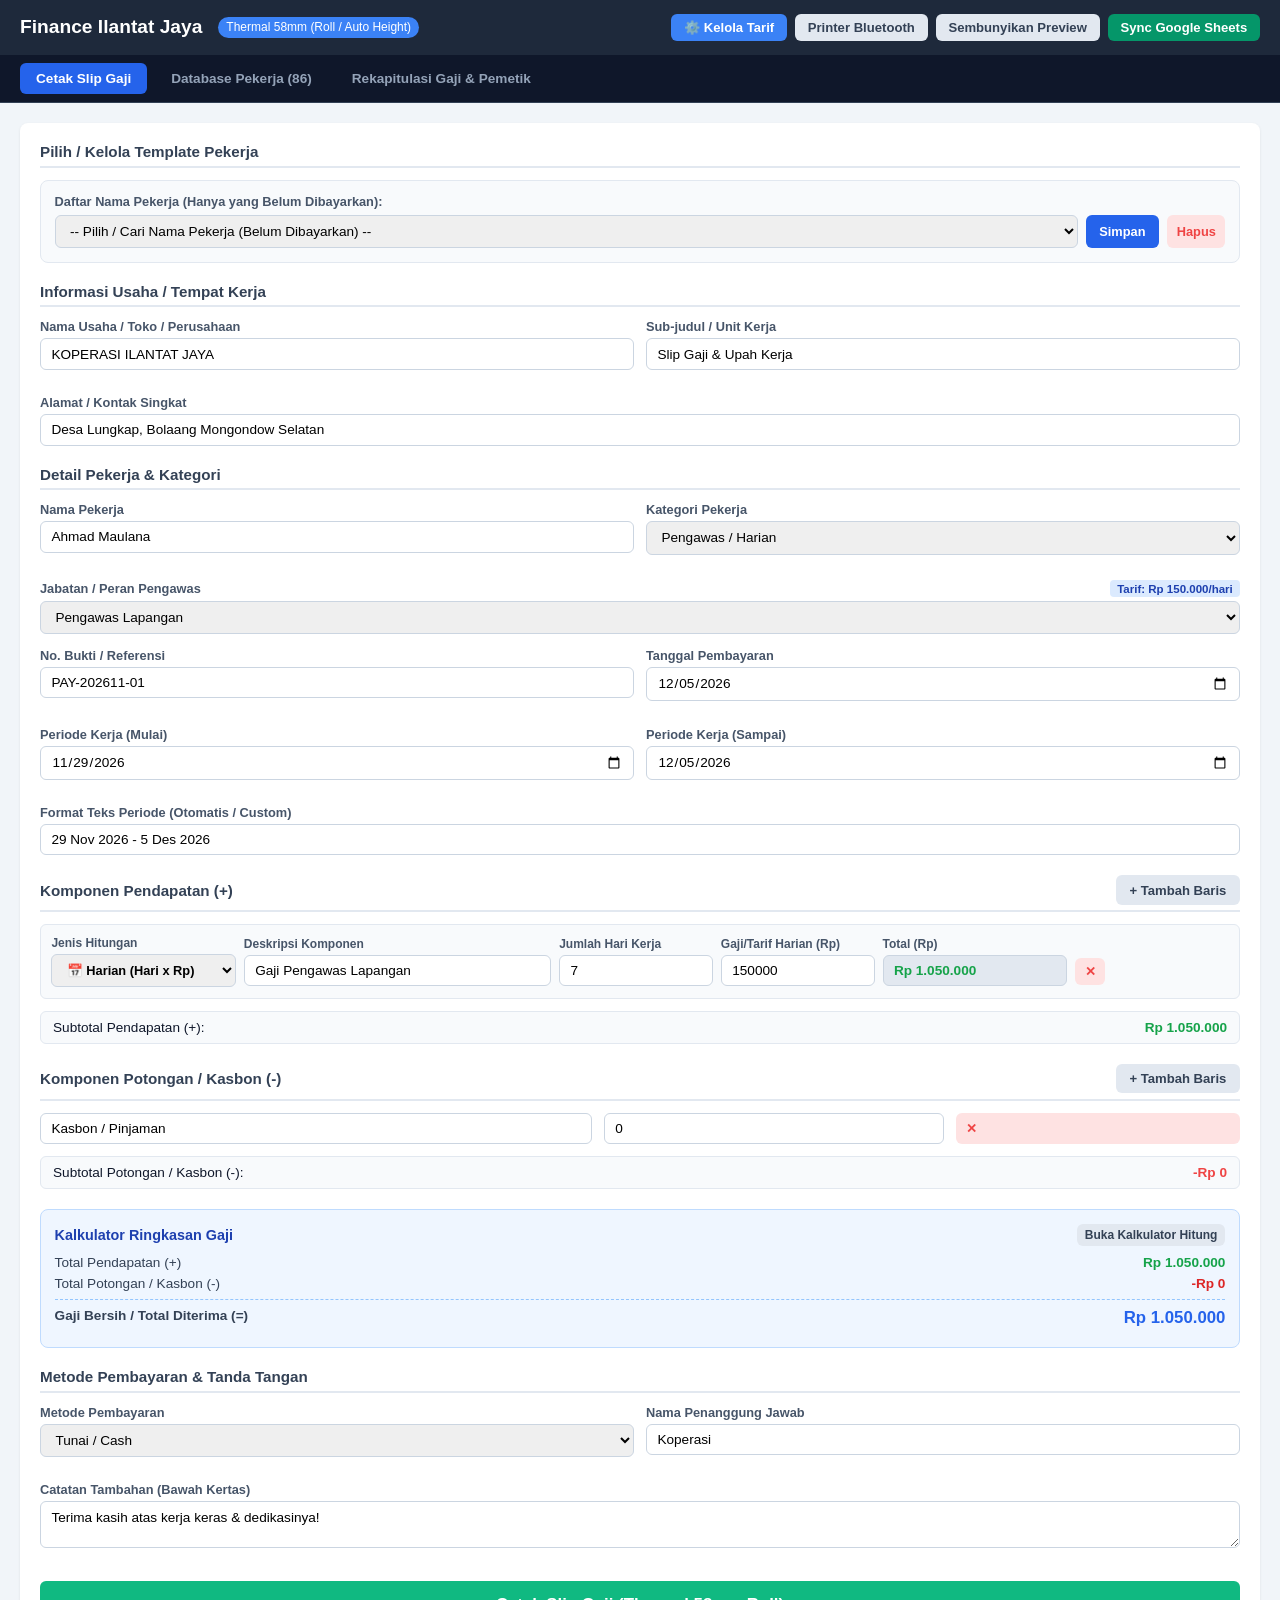
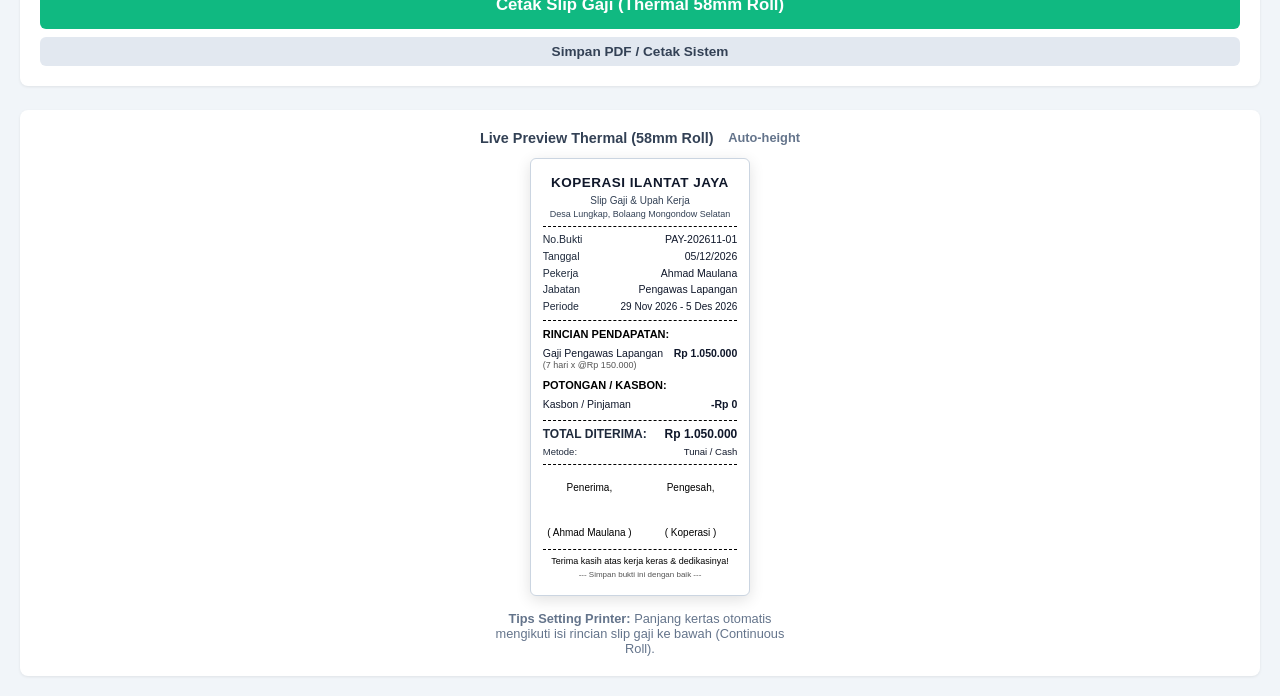
==== index.html @ bb6d1aaa "Fix literal backslash n string escaping in generated HTML index" ====
﻿<!DOCTYPE html>
<html lang="id">
<head>
  <meta charset="UTF-8">
  <meta name="viewport" content="width=device-width, initial-scale=1.0">
  <meta name="theme-color" content="#1e293b">
  <link rel="manifest" href="manifest.json">
  <link rel="apple-touch-icon" href="icons/icon-192.png">
  <title>Finance Ilantat Jaya - Database Pekerja & Slip Gaji Koperasi</title>
  <style>
    :root {
      --primary: #2563eb;
      --primary-hover: #1d4ed8;
      --bg: #f1f5f9;
      --card-bg: #ffffff;
      --border: #cbd5e1;
      --text: #0f172a;
    }

    * {
      box-sizing: border-box;
      margin: 0;
      padding: 0;
      font-family: -apple-system, BlinkMacSystemFont, "Segoe UI", Roboto, Helvetica, Arial, sans-serif;
    }

    body {
      background-color: var(--bg);
      color: var(--text);
      display: flex;
      flex-direction: column;
      min-height: 100vh;
    }

    header {
      background: #1e293b;
      color: white;
      padding: 0.85rem 1.25rem;
      display: flex;
      justify-content: space-between;
      align-items: center;
      box-shadow: 0 2px 4px rgba(0,0,0,0.1);
    }

    header h1 {
      font-size: 1.2rem;
      font-weight: 700;
    }

    .badge {
      background: #3b82f6;
      color: white;
      font-size: 0.75rem;
      padding: 0.2rem 0.5rem;
      border-radius: 9999px;
      margin-left: 0.5rem;
    }

    /* Main Navigation Bar */
    .top-nav {
      background: #0f172a;
      display: flex;
      gap: 0.5rem;
      padding: 0.5rem 1.25rem;
      overflow-x: auto;
      border-bottom: 1px solid #334155;
    }

    .nav-btn {
      background: transparent;
      color: #94a3b8;
      border: none;
      padding: 0.5rem 1rem;
      font-size: 0.85rem;
      font-weight: 600;
      border-radius: 6px;
      cursor: pointer;
      white-space: nowrap;
      transition: all 0.2s;
    }

    .nav-btn:hover {
      color: #ffffff;
      background: rgba(255,255,255,0.05);
    }

    .nav-btn.active {
      background: #2563eb;
      color: #ffffff;
    }

    .container {
      display: flex;
      flex: 1;
      gap: 1.5rem;
      padding: 1.25rem;
      max-width: 1350px;
      margin: 0 auto;
      width: 100%;
    }

    /* Main View Sections */
    .view-section {
      width: 100%;
      display: none;
    }

    #secSlip {
      display: flex;
      flex-direction: column;
      gap: 1.5rem;
      width: 100%;
    }

    /* Form Editor - Full Width */
    .editor-section {
      width: 100%;
      background: var(--card-bg);
      border-radius: 8px;
      box-shadow: 0 1px 3px rgba(0,0,0,0.08);
      padding: 1.25rem;
      transition: all 0.2s ease;
    }

    .section-title {
      font-size: 0.95rem;
      font-weight: 700;
      margin-bottom: 0.75rem;
      color: #334155;
      border-bottom: 2px solid #e2e8f0;
      padding-bottom: 0.35rem;
      display: flex;
      justify-content: space-between;
      align-items: center;
    }

    .form-group {
      margin-bottom: 0.85rem;
    }

    .form-row {
      display: flex;
      gap: 0.75rem;
      margin-bottom: 0.75rem;
    }

    .form-row > * {
      flex: 1;
    }

    label {
      display: block;
      font-size: 0.8rem;
      font-weight: 600;
      margin-bottom: 0.25rem;
      color: #475569;
    }

    input, textarea, select {
      width: 100%;
      padding: 0.45rem 0.65rem;
      border: 1px solid var(--border);
      border-radius: 6px;
      font-size: 0.85rem;
      outline: none;
      transition: border-color 0.15s;
    }

    input:focus, textarea:focus, select:focus {
      border-color: var(--primary);
      box-shadow: 0 0 0 2px rgba(37,99,235,0.15);
    }

    .btn {
      cursor: pointer;
      font-size: 0.82rem;
      font-weight: 600;
      padding: 0.45rem 0.85rem;
      border-radius: 6px;
      border: none;
      display: inline-flex;
      align-items: center;
      gap: 0.4rem;
      transition: all 0.15s ease;
    }

    .btn-primary {
      background: var(--primary);
      color: white;
    }
    .btn-primary:hover {
      background: var(--primary-hover);
    }

    .btn-secondary {
      background: #e2e8f0;
      color: #334155;
    }
    .btn-secondary:hover {
      background: #cbd5e1;
    }

    .btn-danger {
      background: #fee2e2;
      color: #ef4444;
      padding: 0.35rem 0.6rem;
    }
    .btn-danger:hover {
      background: #fecaca;
    }

    .btn-print {
      background: #10b981;
      color: white;
      font-size: 1.05rem;
      padding: 0.85rem 1.5rem;
      width: 100%;
      justify-content: center;
      margin-top: 1rem;
      font-weight: 700;
    }
    .btn-print:hover {
      background: #059669;
    }

    /* Bottom Preview Section - Stacked Below Form */
    .preview-section {
      width: 100%;
      display: flex;
      flex-direction: column;
      align-items: center;
      transition: all 0.2s ease;
      background: var(--card-bg);
      border-radius: 8px;
      box-shadow: 0 1px 3px rgba(0,0,0,0.08);
      padding: 1.25rem;
    }

    .preview-section.hidden {
      display: none !important;
    }

    .preview-header {
      margin-bottom: 0.75rem;
      font-size: 0.9rem;
      font-weight: 700;
      color: #334155;
      display: flex;
      justify-content: space-between;
      width: 100%;
      max-width: 320px;
    }

    /* Thermal Receipt Simulation (58mm continuous roll) */
    .receipt-container {
      width: 58mm;
      max-width: 100%;
      height: auto;
      background: #ffffff;
      box-shadow: 0 4px 15px rgba(0,0,0,0.12);
      padding: 4mm 3mm;
      color: #000000;
      font-family: 'Courier New', Courier, monospace;
      font-size: 11px;
      line-height: 1.3;
      border-radius: 6px;
      border: 1px solid #cbd5e1;
      margin: 0 auto;
    }

    .receipt-center {
      text-align: center;
    }

    .receipt-title {
      font-size: 13.5px;
      font-weight: 800;
      text-transform: uppercase;
      letter-spacing: 0.5px;
      margin-bottom: 2px;
      color: #0f172a;
    }

    .receipt-sub {
      font-size: 10px;
      margin-bottom: 2px;
      color: #334155;
    }

    .divider {
      border-top: 1px dashed #000000;
      margin: 6px 0;
    }

    .receipt-row {
      display: flex;
      justify-content: space-between;
      align-items: flex-start;
      margin-bottom: 3px;
      gap: 4px;
      font-size: 10.5px;
    }

    .receipt-row.bold {
      font-weight: 800;
    }

    .receipt-row .label {
      text-align: left;
      flex: 1;
      word-break: break-word;
      color: #1e293b;
    }

    .receipt-row .val {
      text-align: right;
      white-space: nowrap;
      color: #0f172a;
    }

    .receipt-table {
      width: 100%;
      border-collapse: collapse;
      margin: 4px 0;
    }

    .receipt-table td {
      padding: 2px 0;
      vertical-align: top;
    }

    .receipt-table td.col-item {
      text-align: left;
      font-size: 10.5px;
      color: #0f172a;
    }

    .receipt-table td.col-val {
      text-align: right;
      white-space: nowrap;
      font-size: 10.5px;
      font-weight: 700;
      color: #0f172a;
    }

    .signatures {
      display: flex;
      justify-content: space-between;
      margin-top: 16px;
      text-align: center;
      font-size: 10px;
    }

    .sign-box {
      width: 48%;
    }

    .sign-space {
      height: 32px;
    }

    /* Database Pekerja Styles */
    .db-container {
      width: 100%;
      background: #ffffff;
      border-radius: 8px;
      box-shadow: 0 1px 3px rgba(0,0,0,0.08);
      padding: 1.25rem;
    }

    .filter-bar {
      display: flex;
      gap: 0.75rem;
      margin-bottom: 1.25rem;
      flex-wrap: wrap;
    }

    .worker-grid {
      display: grid;
      grid-template-columns: repeat(auto-fill, minmax(280px, 1fr));
      gap: 1rem;
    }

    .worker-card {
      border: 1px solid #e2e8f0;
      border-radius: 8px;
      padding: 1rem;
      background: #f8fafc;
      transition: all 0.2s ease;
      display: flex;
      flex-direction: column;
      justify-content: space-between;
    }

    .worker-card:hover {
      border-color: #2563eb;
      box-shadow: 0 4px 12px rgba(37,99,235,0.08);
      transform: translateY(-2px);
    }

    .worker-header {
      display: flex;
      align-items: center;
      gap: 0.6rem;
      margin-bottom: 0.6rem;
    }

    .avatar {
      width: 38px;
      height: 38px;
      border-radius: 50%;
      background: #2563eb;
      color: white;
      display: flex;
      align-items: center;
      justify-content: center;
      font-weight: bold;
      font-size: 0.9rem;
    }

    .worker-info {
      flex: 1;
    }

    .worker-name {
      font-weight: 700;
      font-size: 0.95rem;
      color: #0f172a;
    }

    .worker-regu {
      font-size: 0.75rem;
      color: #64748b;
    }

    .tag {
      font-size: 0.72rem;
      padding: 0.15rem 0.45rem;
      border-radius: 4px;
      font-weight: 600;
      display: inline-block;
    }

    .tag-category {
      background: #dbeafe;
      color: #1e40af;
    }

    .tag-schema {
      background: #fef3c7;
      color: #92400e;
    }

    .tag-unpaid {
      background: #fef3c7;
      color: #d97706;
      border: 1px solid #fcd34d;
    }

    .tag-paid {
      background: #dcfce7;
      color: #15803d;
      border: 1px solid #86efac;
    }

    /* Rekap Table Styles */
    .rekap-table {
      width: 100%;
      border-collapse: collapse;
      font-size: 0.85rem;
      margin-top: 1rem;
    }

    .rekap-table th {
      background: #1e293b;
      color: white;
      padding: 0.65rem;
      text-align: left;
    }

    .rekap-table td {
      padding: 0.6rem;
      border-bottom: 1px solid #e2e8f0;
    }

    .rekap-table tr:hover {
      background: #f1f5f9;
    }

    /* Modal & Calculator Styles */
    .modal {
      position: fixed;
      top: 0;
      left: 0;
      width: 100vw;
      height: 100vh;
      background: rgba(15, 23, 42, 0.6);
      display: flex;
      justify-content: center;
      align-items: center;
      z-index: 9999;
      padding: 1rem;
    }

    .modal-content {
      background: #ffffff;
      border-radius: 12px;
      width: 100%;
      max-width: 450px;
      box-shadow: 0 10px 25px rgba(0,0,0,0.2);
      overflow: hidden;
    }

    .modal-header {
      background: #1e293b;
      color: #ffffff;
      padding: 0.85rem 1.25rem;
      display: flex;
      justify-content: space-between;
      align-items: center;
    }

    .modal-header h3 {
      font-size: 1rem;
      font-weight: 600;
    }

    .close-btn {
      font-size: 1.25rem;
      cursor: pointer;
      color: #cbd5e1;
    }

    .modal-body {
      padding: 1.25rem;
    }

    .calc-summary-card {
      background: #f8fafc;
      border: 1px solid #e2e8f0;
      border-radius: 6px;
      padding: 0.5rem 0.75rem;
      margin-top: 0.5rem;
      font-size: 0.85rem;
    }

    .calc-row {
      display: flex;
      justify-content: space-between;
      align-items: center;
    }

    .calc-box {
      background: #eff6ff;
      border: 1px solid #bfdbfe;
      border-radius: 8px;
      padding: 0.85rem;
      margin-top: 1.25rem;
    }

    .calc-box-title {
      font-size: 0.9rem;
      font-weight: 700;
      color: #1e40af;
      margin-bottom: 0.6rem;
      display: flex;
      justify-content: space-between;
      align-items: center;
    }

    .calc-item {
      display: flex;
      justify-content: space-between;
      font-size: 0.85rem;
      margin-bottom: 0.35rem;
      color: #334155;
    }

    .calc-item.bold {
      font-weight: 700;
    }

    .calc-divider {
      border-top: 1px dashed #93c5fd;
      margin: 0.5rem 0;
    }

    .calc-grid {
      display: grid;
      grid-template-columns: repeat(4, 1fr);
      gap: 0.5rem;
    }

    .calc-btn {
      padding: 0.75rem;
      font-size: 1.1rem;
      font-weight: bold;
      border-radius: 6px;
      border: 1px solid #cbd5e1;
      background: #ffffff;
      cursor: pointer;
    }

    .calc-btn:active {
      background: #e2e8f0;
    }

    .mode-toggle-bar {
      display: none;
      background: #cbd5e1;
      padding: 0.3rem;
      border-radius: 8px;
      margin-bottom: 1rem;
      gap: 0.4rem;
    }

    .mode-tab {
      flex: 1;
      text-align: center;
      padding: 0.55rem 0.5rem;
      font-size: 0.85rem;
      font-weight: 700;
      border-radius: 6px;
      cursor: pointer;
      color: #334155;
      background: transparent;
      border: none;
      transition: all 0.2s ease;
    }

    .mode-tab.active {
      background: #2563eb;
      color: #ffffff;
      box-shadow: 0 1px 3px rgba(0,0,0,0.15);
    }

    @media (max-width: 900px) {
      header {
        flex-direction: column;
        align-items: flex-start;
        gap: 0.5rem;
        padding: 0.85rem 1rem;
      }

      .container {
        flex-direction: column;
        padding: 0.75rem;
        gap: 1rem;
      }

      .form-row {
        flex-direction: column;
        gap: 0.5rem;
      }
    }

    /* Print Stylesheet for System Print & PDF (Continuous 54mm inside 58mm) */
    @media print {
      @page {
        size: 58mm auto;
        margin: 0mm;
      }
      html, body {
        width: 58mm !important;
        height: auto !important;
        margin: 0 auto !important;
        padding: 0 !important;
        background: #ffffff !important;
        overflow: visible !important;
      }
      body > *:not(#printableReceiptContainer) {
        display: none !important;
      }
      #printableReceiptContainer {
        display: block !important;
        visibility: visible !important;
        width: 54mm !important;
        max-width: 54mm !important;
        height: auto !important;
        margin: 0 auto !important;
        padding: 2mm 1mm !important;
        background: #ffffff !important;
        color: #000000 !important;
        font-family: 'Courier New', Courier, monospace !important;
        font-size: 10.5px !important;
        line-height: 1.25 !important;
        overflow: visible !important;
      }
      #printableReceiptContainer * {
        visibility: visible !important;
      }
    }
  </style>
</head>
<body>

  <!-- Hidden Container for System PDF Printing -->
  <div id="printableReceiptContainer" style="display: none;"></div>

  <header>
    <div style="display: flex; align-items: center; justify-content: space-between; width: 100%; flex-wrap: wrap; gap: 0.5rem;">
      <div style="display: flex; align-items: center; gap: 0.5rem;">
        <h1>Finance Ilantat Jaya</h1>
        <span class="badge">Thermal 58mm (Roll / Auto Height)</span>
      </div>
      <div style="display: flex; align-items: center; gap: 0.5rem; flex-wrap: wrap;">
        <button class="btn btn-secondary" onclick="openRatesModal()" style="font-size: 0.82rem; padding: 0.4rem 0.8rem; background: #3b82f6; color: white;">
          ⚙️ Kelola Tarif
        </button>
        <button class="btn btn-secondary" onclick="openBluetoothModal()" style="font-size: 0.82rem; padding: 0.4rem 0.8rem;">
          Printer Bluetooth
        </button>
        <button class="btn btn-secondary" id="togglePreviewBtn" onclick="togglePreview()" style="font-size: 0.82rem; padding: 0.4rem 0.8rem;">
          <span id="toggleText">Sembunyikan Preview</span>
        </button>
        <button class="btn btn-primary" onclick="syncWithGoogleSheets()" style="font-size: 0.82rem; padding: 0.4rem 0.8rem; background: #059669;">
          Sync Google Sheets
        </button>
      </div>
    </div>
  </header>

  <!-- Top Main Navigation Bar -->
  <div class="top-nav">
    <button class="nav-btn active" id="tabNavSlip" onclick="switchMainTab('slip')">Cetak Slip Gaji</button>
    <button class="nav-btn" id="tabNavDb" onclick="switchMainTab('db')">Database Pekerja (<span id="totalWorkerBadge">86</span>)</button>
    <button class="nav-btn" id="tabNavRekap" onclick="switchMainTab('rekap')">Rekapitulasi Gaji &amp; Pemetik</button>
  </div>

  <div class="container">

    <!-- SECTION 1: Slip Gaji Generator (Editor di Atas, Preview di Bawah) -->
    <div class="view-section" id="secSlip" style="display: flex;">

      <!-- Form Input / Editor (Full Width) -->
      <div class="editor-section">

        <!-- Master Data Template Pekerja -->
        <div class="section-title">
          <span>Pilih / Kelola Template Pekerja</span>
        </div>
        <div style="background: #f8fafc; border: 1px solid #e2e8f0; padding: 0.85rem; border-radius: 8px; margin-bottom: 1.25rem;">
          <label>Daftar Nama Pekerja (Hanya yang Belum Dibayarkan):</label>
          <div style="display: flex; gap: 0.5rem; margin-top: 0.35rem; flex-wrap: wrap;">
            <select id="workerTemplateSelect" onchange="loadWorkerTemplate(this.value)" style="flex: 2; min-width: 180px;">
              <option value="">-- Pilih / Cari Nama Pekerja --</option>
            </select>
            <button class="btn btn-primary" onclick="saveWorkerTemplate()" style="font-size: 0.8rem;">
              Simpan
            </button>
            <button class="btn btn-danger" onclick="deleteWorkerTemplate()" style="font-size: 0.8rem;">
              Hapus
            </button>
          </div>
        </div>

        <div class="section-title">
          <span>Informasi Usaha / Tempat Kerja</span>
        </div>
        <div class="form-row">
          <div class="form-group">
            <label>Nama Usaha / Toko / Perusahaan</label>
            <input type="text" id="businessName" value="KOPERASI ILANTAT JAYA" oninput="updateReceipt()">
          </div>
          <div class="form-group">
            <label>Sub-judul / Unit Kerja</label>
            <input type="text" id="businessUnit" value="Slip Gaji &amp; Upah Kerja" oninput="updateReceipt()">
          </div>
        </div>
        <div class="form-group">
          <label>Alamat / Kontak Singkat</label>
          <input type="text" id="businessAddress" value="Desa Lungkap, Bolaang Mongondow Selatan" oninput="updateReceipt()">
        </div>

        <div class="section-title" style="margin-top: 1.25rem;">
          <span>Detail Pekerja &amp; Kategori</span>
        </div>
        <div class="form-row">
          <div class="form-group">
            <label>Nama Pekerja</label>
            <input type="text" id="workerName" value="Ahmad Maulana" oninput="updateReceipt()">
          </div>
          <div class="form-group">
            <label>Kategori Pekerja</label>
            <select id="workerCategorySelect" onchange="handleCategoryChange(this.value)">
              <option value="Pengawas">Pengawas / Harian</option>
              <option value="Borongan">Borongan</option>
            </select>
          </div>
        </div>

        <!-- Sub-Kategori Pengawas / Harian -->
        <div class="form-group" id="pengawasSubGroup" style="display: block;">
          <div style="display: flex; justify-content: space-between; align-items: center; margin-bottom: 0.25rem;">
            <label style="margin-bottom: 0;">Jabatan / Peran Pengawas</label>
            <span id="roleRateDisplayBadge" style="font-size: 0.72rem; color: #1e40af; font-weight: 700; background: #dbeafe; padding: 0.15rem 0.45rem; border-radius: 4px;">Tarif: Rp 150.000/hari</span>
          </div>
          <select id="pengawasRoleSelect" onchange="handlePengawasRoleChange(this.value)">
            <option value="Pengawas Lapangan">Pengawas Lapangan</option>
            <option value="Pengawas Cudai">Pengawas Cudai</option>
            <option value="Penjemur">Penjemur</option>
            <option value="Pengawas Malam">Pengawas Malam</option>
            <option value="Pengawas Koperasi">Pengawas Koperasi</option>
          </select>
        </div>

        <!-- Sub-Kategori Borongan -->
        <div class="form-group" id="boronganSubGroup" style="display: none;">
          <div style="display: flex; justify-content: space-between; align-items: center; margin-bottom: 0.25rem;">
            <label style="margin-bottom: 0;">Jenis Borongan</label>
            <span id="boronganRateDisplayBadge" style="font-size: 0.72rem; color: #92400e; font-weight: 700; background: #fef3c7; padding: 0.15rem 0.45rem; border-radius: 4px;">Tarif: Rp 7.000/kg</span>
          </div>
          <select id="boronganTypeSelect" onchange="handleBoronganTypeChange(this.value)">
            <option value="Borongan Petik">Borongan Petik</option>
            <option value="Borongan Cudai">Borongan Cudai</option>
          </select>
        </div>

        <div class="form-row">
          <div class="form-group">
            <label>No. Bukti / Referensi</label>
            <input type="text" id="refNo" value="PAY-202611-01" oninput="updateReceipt()">
          </div>
          <div class="form-group">
            <label>Tanggal Pembayaran</label>
            <input type="date" id="payDate" oninput="updateReceipt()">
          </div>
        </div>

        <!-- Kalender Periode Kerja -->
        <div class="form-row">
          <div class="form-group">
            <label>Periode Kerja (Mulai)</label>
            <input type="date" id="periodStart" oninput="updatePeriodFromDates()">
          </div>
          <div class="form-group">
            <label>Periode Kerja (Sampai)</label>
            <input type="date" id="periodEnd" oninput="updatePeriodFromDates()">
          </div>
        </div>
        <div class="form-group">
          <label>Format Teks Periode (Otomatis / Custom)</label>
          <input type="text" id="periodText" value="16 Nov 2026 - 22 Nov 2026 (Mingguan)" oninput="updateReceipt()">
        </div>

        <!-- Pendapatan / Komponen Gaji -->
        <div class="section-title" style="margin-top: 1.25rem;">
          <span>Komponen Pendapatan (+)</span>
          <button class="btn btn-secondary" onclick="addIncomeItem()">+ Tambah Baris</button>
        </div>
        <div id="incomeItemsContainer"></div>
        <div class="calc-summary-card">
          <div class="calc-row">
            <span>Subtotal Pendapatan (+):</span>
            <strong id="editorTotalIncome" style="color: #16a34a;">Rp 0</strong>
          </div>
        </div>

        <!-- Potongan / Kasbon -->
        <div class="section-title" style="margin-top: 1.25rem;">
          <span>Komponen Potongan / Kasbon (-)</span>
          <button class="btn btn-secondary" onclick="addDeductionItem()">+ Tambah Baris</button>
        </div>
        <div id="deductionItemsContainer"></div>
        <div class="calc-summary-card">
          <div class="calc-row">
            <span>Subtotal Potongan / Kasbon (-):</span>
            <strong id="editorTotalDeduction" style="color: #ef4444;">-Rp 0</strong>
          </div>
        </div>

        <!-- Ringkasan Kalkulator Otomatis Gaji -->
        <div class="calc-box">
          <div class="calc-box-title">
            <span>Kalkulator Ringkasan Gaji</span>
            <button class="btn btn-secondary" onclick="openCalcModal()" style="font-size: 0.75rem; padding: 0.25rem 0.5rem;">
              Buka Kalkulator Hitung
            </button>
          </div>
          <div class="calc-item">
            <span>Total Pendapatan (+)</span>
            <span id="sumIncome" style="color: #16a34a; font-weight: 600;">Rp 0</span>
          </div>
          <div class="calc-item">
            <span>Total Potongan / Kasbon (-)</span>
            <span id="sumDeduction" style="color: #dc2626; font-weight: 600;">-Rp 0</span>
          </div>
          <div class="calc-divider"></div>
          <div class="calc-item bold">
            <span>Gaji Bersih / Total Diterima (=)</span>
            <span id="sumGrandTotal" style="color: #2563eb; font-size: 1.05rem;">Rp 0</span>
          </div>
        </div>

        <!-- Pembayaran & Tanda Tangan -->
        <div class="section-title" style="margin-top: 1.25rem;">
          <span>Metode Pembayaran &amp; Tanda Tangan</span>
        </div>
        <div class="form-row">
          <div class="form-group">
            <label>Metode Pembayaran</label>
            <select id="paymentMethod" onchange="updateReceipt()">
              <option value="Tunai / Cash">Tunai / Cash</option>
              <option value="Transfer Bank BCA">Transfer Bank BCA</option>
              <option value="Transfer Bank Mandiri">Transfer Bank Mandiri</option>
              <option value="Transfer Bank BRI">Transfer Bank BRI</option>
              <option value="QRIS / E-Wallet">QRIS / E-Wallet</option>
            </select>
          </div>
          <div class="form-group">
            <label>Nama Penanggung Jawab</label>
            <input type="text" id="picName" value="Koperasi" oninput="updateReceipt()">
          </div>
        </div>
        <div class="form-group">
          <label>Catatan Tambahan (Bawah Kertas)</label>
          <textarea id="noteText" rows="2" oninput="updateReceipt()">Terima kasih atas kerja keras &amp; dedikasinya!</textarea>
        </div>

        <button class="btn btn-print" onclick="handleMainPrint()">
          Cetak Slip Gaji (Thermal 58mm Roll)
        </button>

        <button class="btn btn-secondary" onclick="prepareAndPrintSystem()" style="width: 100%; margin-top: 0.5rem; justify-content: center; font-size: 0.85rem;">
          Simpan PDF / Cetak Sistem
        </button>
      </div>

      <!-- Preview Thermal Section (Di Bawah Form Editor) -->
      <div class="preview-section" id="previewSectionBox">
        <div class="preview-header">
          <span>Live Preview Thermal (58mm Roll)</span>
          <span style="color: #64748b; font-size: 0.8rem;">Auto-height</span>
        </div>

        <div class="receipt-container" id="receiptPrintArea">
          <!-- Header Usaha -->
          <div class="receipt-center">
            <div class="receipt-title" id="prevBusinessName">KOPERASI ILANTAT JAYA</div>
            <div class="receipt-sub" id="prevBusinessUnit">Slip Gaji &amp; Upah Kerja</div>
            <div class="receipt-sub" id="prevBusinessAddress" style="font-size: 9px;">Desa Lungkap, Bolaang Mongondow Selatan</div>
          </div>

          <div class="divider"></div>

          <!-- Info Bukti & Pekerja -->
          <div class="receipt-row">
            <span class="label">No.Bukti</span>
            <span class="val" id="prevRefNo">PAY-202611-01</span>
          </div>
          <div class="receipt-row">
            <span class="label">Tanggal</span>
            <span class="val" id="prevDate">22/11/2026</span>
          </div>
          <div class="receipt-row">
            <span class="label">Pekerja</span>
            <span class="val bold" id="prevWorker">Ahmad Maulana</span>
          </div>
          <div class="receipt-row">
            <span class="label">Jabatan</span>
            <span class="val" id="prevRole">Pengawas Lapangan</span>
          </div>
          <div class="receipt-row">
            <span class="label">Periode</span>
            <span class="val" id="prevPeriod" style="font-size: 10px;">16-22 Nov 2026</span>
          </div>

          <div class="divider"></div>

          <!-- Rincian Pendapatan -->
          <div style="font-weight: bold; margin-bottom: 2px;">RINCIAN PENDAPATAN:</div>
          <table class="receipt-table" id="prevIncomeTable">
            <!-- Rows injected via JS -->
          </table>

          <!-- Rincian Potongan -->
          <div id="prevDeductionSection" style="display: none; margin-top: 4px;">
            <div style="font-weight: bold; margin-bottom: 2px;">POTONGAN / KASBON:</div>
            <table class="receipt-table" id="prevDeductionTable">
              <!-- Rows injected via JS -->
            </table>
          </div>

          <div class="divider"></div>

          <!-- Total Bersih -->
          <div class="receipt-row bold" style="font-size: 12px;">
            <span class="label">TOTAL DITERIMA:</span>
            <span class="val" id="prevTotal">Rp 0</span>
          </div>
          <div class="receipt-row" style="font-size: 9.5px; margin-top: 2px;">
            <span class="label">Metode:</span>
            <span class="val" id="prevPaymentMethod">Tunai / Cash</span>
          </div>

          <div class="divider"></div>

          <!-- Tanda Tangan -->
          <div class="signatures">
            <div class="sign-box">
              <div>Penerima,</div>
              <div class="sign-space"></div>
              <div id="prevSignWorker">( Ahmad M. )</div>
            </div>
            <div class="sign-box">
              <div>Pengesah,</div>
              <div class="sign-space"></div>
              <div id="prevSignPic">( Koperasi )</div>
            </div>
          </div>

          <div class="divider" style="margin-top: 10px;"></div>

          <div class="receipt-center" style="font-size: 9px; margin-top: 4px;" id="prevNote">
            Terima kasih atas kerja keras &amp; dedikasinya!
          </div>
          <div class="receipt-center" style="font-size: 8px; color: #555; margin-top: 2px;">
            --- Simpan bukti ini dengan baik ---
          </div>
        </div>

        <div style="margin-top: 15px; font-size: 0.8rem; color: #64748b; max-width: 300px; text-align: center;">
          <strong>Tips Setting Printer:</strong> Panjang kertas otomatis mengikuti isi rincian slip gaji ke bawah (Continuous Roll).
        </div>
      </div>
    </div>

    <!-- SECTION 2: Database Pekerja -->
    <div class="view-section" id="secDb" style="display: none;">
      <div class="db-container">
        <div class="section-title">
          <span>Database Pekerja Koperasi</span>
          <span style="font-size: 0.8rem; color: #64748b;" id="dbStatsText">Total 86 Pekerja</span>
        </div>

        <div class="filter-bar">
          <input type="text" id="searchWorkerInput" placeholder="Cari nama pekerja..." oninput="filterWorkers()" style="flex: 2; min-width: 180px;">
          <select id="filterStatusSelect" onchange="filterWorkers()" style="flex: 1; min-width: 150px; background: #fffbebf7; font-weight: bold; color: #d97706;">
            <option value="Belum Dibayarkan">🟡 Hanya Belum Dibayarkan</option>
            <option value="Lunas">🟢 Sudah Lunas / Dibayarkan</option>
            <option value="">⚪ Semua Status Pembayaran</option>
          </select>
          <select id="filterCategorySelect" onchange="filterWorkers()" style="flex: 1; min-width: 150px;">
            <option value="">-- Semua Kategori --</option>
            <option value="Borongan Pemetik">Borongan Pemetik</option>
            <option value="Pengawas Lapangan">Pengawas Lapangan</option>
            <option value="Pengawas Cudai">Pengawas Cudai</option>
            <option value="Penjemur">Penjemur</option>
            <option value="Pengawas Malam">Pengawas Malam</option>
          </select>
          <select id="filterReguSelect" onchange="filterWorkers()" style="flex: 1; min-width: 130px;">
            <option value="">-- Semua Regu --</option>
            <option value="PGWS">PGWS</option>
            <option value="LGKP">LGKP</option>
            <option value="Sabua Miring">Sabua Miring</option>
            <option value="Due 1">Due 1</option>
            <option value="Due 2">Due 2</option>
            <option value="Kaki Seribu 1">Kaki Seribu 1</option>
            <option value="Kaki Seribu 2">Kaki Seribu 2</option>
          </select>
        </div>

        <div class="worker-grid" id="workerGridContainer">
          <!-- Worker cards injected via JS -->
        </div>
      </div>
    </div>

    <!-- SECTION 3: Rekapitulasi Gaji -->
    <div class="view-section" id="secRekap" style="display: none;">
      <div class="db-container">
        <div class="section-title">
          <span>Rekapitulasi Pembayaran Gaji &amp; Pemetik</span>
          <span style="font-size: 0.8rem; color: #059669;" id="rekapStatsText">Google Sheets Live Data</span>
        </div>

        <div class="filter-bar">
          <input type="text" id="searchRekapInput" placeholder="Cari nama pemetik..." oninput="filterRekap()" style="flex: 2; min-width: 180px;">
          <select id="filterRekapStatusSelect" onchange="filterRekap()" style="flex: 1; min-width: 150px; background: #fffbebf7; font-weight: bold; color: #d97706;">
            <option value="Belum Dibayarkan">🟡 Hanya Belum Dibayarkan</option>
            <option value="Lunas">🟢 Sudah Lunas / Dibayarkan</option>
            <option value="">⚪ Semua Status Pembayaran</option>
          </select>
        </div>

        <div style="overflow-x: auto;">
          <table class="rekap-table">
            <thead>
              <tr>
                <th>No</th>
                <th>Nama Pemetik</th>
                <th>Kode Regu</th>
                <th>Hasil Petik (kg)</th>
                <th>Sub Total Gaji</th>
                <th>Kasbon</th>
                <th>Total Gaji Netto</th>
                <th>Status Pembayaran</th>
                <th>Aksi</th>
              </tr>
            </thead>
            <tbody id="rekapTableBody">
              <!-- Rekap rows injected via JS -->
            </tbody>
          </table>
        </div>
      </div>
    </div>

  </div>

  <!-- Modal Settings Tarif Pokok / Gaji Bawaan -->
  <div id="ratesModal" class="modal" style="display: none;">
    <div class="modal-content" style="max-width: 480px;">
      <div class="modal-header">
        <h3>⚙️ Pengaturan Tarif Pokok / Gaji Per Hari</h3>
        <span class="close-btn" onclick="closeRatesModal()">&times;</span>
      </div>
      <div class="modal-body">
        <p style="font-size: 0.8rem; color: #64748b; margin-bottom: 0.85rem;">
          Atur default tarif/hari dan tarif/kg untuk setiap jabatan/peran:
        </p>
        <div style="display: flex; flex-direction: column; gap: 0.65rem;">
          <div>
            <label style="font-size: 0.78rem;">Pengawas Lapangan (Rp/hari)</label>
            <input type="number" id="input_rate_pengawas_lapangan" value="150000">
          </div>
          <div>
            <label style="font-size: 0.78rem;">Pengawas Cudai (Rp/hari)</label>
            <input type="number" id="input_rate_pengawas_cudai" value="75000">
          </div>
          <div>
            <label style="font-size: 0.78rem;">Penjemur (Rp/hari)</label>
            <input type="number" id="input_rate_penjemur" value="125000">
          </div>
          <div>
            <label style="font-size: 0.78rem;">Pengawas Malam (Rp/hari)</label>
            <input type="number" id="input_rate_pengawas_malam" value="75000">
          </div>
          <div>
            <label style="font-size: 0.78rem;">Pengawas Koperasi (Rp/hari)</label>
            <input type="number" id="input_rate_pengawas_koperasi" value="150000">
          </div>
          <div>
            <label style="font-size: 0.78rem;">Borongan Petik (Rp/kg)</label>
            <input type="number" id="input_rate_borongan_petik" value="7000">
          </div>
          <div>
            <label style="font-size: 0.78rem;">Borongan Cudai (Rp/kg)</label>
            <input type="number" id="input_rate_borongan_cudai" value="1500">
          </div>
        </div>
        <div style="margin-top: 1.25rem; display: flex; gap: 0.5rem;">
          <button class="btn btn-primary" onclick="saveCustomRates()" style="flex: 1; justify-content: center;">
            Simpan Tarif Pokok
          </button>
          <button class="btn btn-secondary" onclick="resetDefaultRates()" style="flex: 1; justify-content: center;">
            Reset Bawaan
          </button>
        </div>
      </div>
    </div>
  </div>

  <!-- Modal Bluetooth Settings -->
  <div id="btModal" class="modal" style="display: none;">
    <div class="modal-content">
      <div class="modal-header">
        <h3>📶 Koneksi Printer Bluetooth</h3>
        <span class="close-btn" onclick="closeBluetoothModal()">&times;</span>
      </div>
      <div class="modal-body">
        <p style="font-size: 0.82rem; color: #64748b; margin-bottom: 0.75rem;">
          Pilih printer thermal Bluetooth yang sudah terpasang (paired) di HP Anda:
        </p>
        <div style="display: flex; gap: 0.5rem; margin-bottom: 1rem;">
          <select id="btDeviceSelect" style="flex: 1;">
            <option value="">-- Cari / Pilih Perangkat --</option>
          </select>
          <button class="btn btn-secondary" onclick="loadBtDevices()">Cari</button>
        </div>
        <div style="display: flex; gap: 0.5rem; flex-wrap: wrap;">
          <button class="btn btn-primary" onclick="connectBtDevice()" style="flex: 1; justify-content: center;">
            Hubungkan
          </button>
          <button class="btn btn-danger" onclick="disconnectBtDevice()" style="flex: 1; justify-content: center;">
            Putus
          </button>
        </div>

        <div id="directBtBtnBox" style="margin-top: 1rem; display: none;">
          <button class="btn btn-primary" onclick="printDirectBluetooth()" style="width: 100%; justify-content: center; background: #10b981; font-size: 1rem; padding: 0.75rem; font-weight: 700;">
            CETAK LANGSUNG VIA BLUETOOTH
          </button>
        </div>

        <div id="btStatus" style="margin-top: 0.75rem; font-size: 0.85rem; font-weight: 600; text-align: center; min-height: 1.5rem;"></div>
      </div>
    </div>
  </div>

  <!-- Modal Kalkulator -->
  <div id="calcModal" class="modal" style="display: none;">
    <div class="modal-content" style="max-width: 320px;">
      <div class="modal-header">
        <h3>Kalkulator Hitung Gaji</h3>
        <span class="close-btn" onclick="closeCalcModal()">&times;</span>
      </div>
      <div class="modal-body">
        <input type="text" id="calcDisplay" value="0" readonly style="font-size: 1.35rem; text-align: right; margin-bottom: 0.75rem; font-weight: bold; background: #f8fafc;">
        <div class="calc-grid">
          <button class="calc-btn btn-danger" onclick="calcClear()">C</button>
          <button class="calc-btn" onclick="calcOp('/')">÷</button>
          <button class="calc-btn" onclick="calcOp('*')">×</button>
          <button class="calc-btn" onclick="calcOp('-')">-</button>

          <button class="calc-btn" onclick="calcNum('7')">7</button>
          <button class="calc-btn" onclick="calcNum('8')">8</button>
          <button class="calc-btn" onclick="calcNum('9')">9</button>
          <button class="calc-btn" onclick="calcOp('+')">+</button>

          <button class="calc-btn" onclick="calcNum('4')">4</button>
          <button class="calc-btn" onclick="calcNum('5')">5</button>
          <button class="calc-btn" onclick="calcNum('6')">6</button>
          <button class="calc-btn btn-primary" onclick="calcEqual()" style="grid-row: span 2; display: flex; align-items: center; justify-content: center;">=</button>

          <button class="calc-btn" onclick="calcNum('1')">1</button>
          <button class="calc-btn" onclick="calcNum('2')">2</button>
          <button class="calc-btn" onclick="calcNum('3')">3</button>

          <button class="calc-btn" onclick="calcNum('0')" style="grid-column: span 2;">0</button>
          <button class="calc-btn" onclick="calcNum('000')">000</button>
        </div>
      </div>
    </div>
  </div>

  <script>
    // Embedded Database Datasets from Google Sheets
    let defaultWorkersData = [
    {
        "name":  "Alfiki Paputungan",
        "no":  1,
        "regu":  "PGWS",
        "schema":  "Borongan",
        "category":  "Borongan Pemetik",
        "status":  "Aktif"
    },
    {
        "name":  "Akmaludin Tombo",
        "no":  2,
        "regu":  "PGWS",
        "schema":  "Borongan",
        "category":  "Borongan Pemetik",
        "status":  "Aktif"
    },
    {
        "name":  "Wahyudin Paputungan",
        "no":  3,
        "regu":  "PGWS",
        "schema":  "Borongan",
        "category":  "Borongan Pemetik",
        "status":  "Aktif"
    },
    {
        "name":  "Malik Paputungan",
        "no":  4,
        "regu":  "PGWS",
        "schema":  "Borongan",
        "category":  "Borongan Pemetik",
        "status":  "Aktif"
    },
    {
        "name":  "Alvin Paputungan",
        "no":  5,
        "regu":  "PGWS",
        "schema":  "Borongan",
        "category":  "Borongan Pemetik",
        "status":  "Aktif"
    },
    {
        "name":  "Fajrin Paputungan",
        "no":  6,
        "regu":  "PGWS",
        "schema":  "Borongan",
        "category":  "Borongan Pemetik",
        "status":  "Aktif"
    },
    {
        "name":  "Iki",
        "no":  7,
        "regu":  "Sabua Miring",
        "schema":  "Borongan",
        "category":  "Borongan Pemetik",
        "status":  "Aktif"
    },
    {
        "name":  "Yaya",
        "no":  8,
        "regu":  "Sabua Miring",
        "schema":  "Borongan",
        "category":  "Borongan Pemetik",
        "status":  "Aktif"
    },
    {
        "name":  "Yudi",
        "no":  9,
        "regu":  "Sabua Miring",
        "schema":  "Borongan",
        "category":  "Borongan Pemetik",
        "status":  "Aktif"
    },
    {
        "name":  "Darman",
        "no":  10,
        "regu":  "LGKP",
        "schema":  "Borongan",
        "category":  "Borongan Pemetik",
        "status":  "Aktif"
    },
    {
        "name":  "Amran",
        "no":  11,
        "regu":  "LGKP",
        "schema":  "Borongan",
        "category":  "Borongan Pemetik",
        "status":  "Aktif"
    },
    {
        "name":  "Heru",
        "no":  12,
        "regu":  "LGKP",
        "schema":  "Borongan",
        "category":  "Borongan Pemetik",
        "status":  "Aktif"
    },
    {
        "name":  "Sastra",
        "no":  13,
        "regu":  "LGKP",
        "schema":  "Borongan",
        "category":  "Borongan Pemetik",
        "status":  "Aktif"
    },
    {
        "name":  "Gusti",
        "no":  14,
        "regu":  "LGKP",
        "schema":  "Borongan",
        "category":  "Borongan Pemetik",
        "status":  "Aktif"
    },
    {
        "name":  "Nugi",
        "no":  15,
        "regu":  "LGKP",
        "schema":  "Borongan",
        "category":  "Borongan Pemetik",
        "status":  "Aktif"
    },
    {
        "name":  "Adil",
        "no":  16,
        "regu":  "LGKP",
        "schema":  "Borongan",
        "category":  "Borongan Pemetik",
        "status":  "Aktif"
    },
    {
        "name":  "Tian",
        "no":  17,
        "regu":  "LGKP",
        "schema":  "Borongan",
        "category":  "Borongan Pemetik",
        "status":  "Aktif"
    },
    {
        "name":  "Daffa",
        "no":  18,
        "regu":  "LGKP",
        "schema":  "Borongan",
        "category":  "Borongan Pemetik",
        "status":  "Aktif"
    },
    {
        "name":  "Agung",
        "no":  19,
        "regu":  "LGKP",
        "schema":  "Borongan",
        "category":  "Borongan Pemetik",
        "status":  "Aktif"
    },
    {
        "name":  "Rehan",
        "no":  20,
        "regu":  "LGKP",
        "schema":  "Borongan",
        "category":  "Borongan Pemetik",
        "status":  "Aktif"
    },
    {
        "name":  "Begi",
        "no":  21,
        "regu":  "LGKP",
        "schema":  "Borongan",
        "category":  "Borongan Pemetik",
        "status":  "Aktif"
    },
    {
        "name":  "Mama Acin",
        "no":  22,
        "regu":  "LGKP",
        "schema":  "Borongan",
        "category":  "Borongan Pemetik",
        "status":  "Aktif"
    },
    {
        "name":  "Mama Tar",
        "no":  23,
        "regu":  "LGKP",
        "schema":  "Borongan",
        "category":  "Borongan Pemetik",
        "status":  "Aktif"
    },
    {
        "name":  "Mama Tina",
        "no":  24,
        "regu":  "LGKP",
        "schema":  "Borongan",
        "category":  "Borongan Pemetik",
        "status":  "Aktif"
    },
    {
        "name":  "Fandi",
        "no":  25,
        "regu":  "LGKP",
        "schema":  "Borongan",
        "category":  "Borongan Pemetik",
        "status":  "Aktif"
    },
    {
        "name":  "Papa Dian",
        "no":  26,
        "regu":  "LGKP",
        "schema":  "Borongan",
        "category":  "Borongan Pemetik",
        "status":  "Aktif"
    },
    {
        "name":  "Deni",
        "no":  27,
        "regu":  "LGKP",
        "schema":  "Borongan",
        "category":  "Borongan Pemetik",
        "status":  "Aktif"
    },
    {
        "name":  "Acin",
        "no":  28,
        "regu":  "LGKP",
        "schema":  "Borongan",
        "category":  "Borongan Pemetik",
        "status":  "Aktif"
    },
    {
        "name":  "Adnan",
        "no":  29,
        "regu":  "LGKP",
        "schema":  "Borongan",
        "category":  "Borongan Pemetik",
        "status":  "Aktif"
    },
    {
        "name":  "Dalin",
        "no":  30,
        "regu":  "LGKP",
        "schema":  "Borongan",
        "category":  "Borongan Pemetik",
        "status":  "Aktif"
    },
    {
        "name":  "Yudi",
        "no":  31,
        "regu":  "LGKP",
        "schema":  "Borongan",
        "category":  "Borongan Pemetik",
        "status":  "Aktif"
    },
    {
        "name":  "Dandi",
        "no":  32,
        "regu":  "LGKP",
        "schema":  "Borongan",
        "category":  "Borongan Pemetik",
        "status":  "Aktif"
    },
    {
        "name":  "Salman",
        "no":  33,
        "regu":  "LGKP",
        "schema":  "Borongan",
        "category":  "Borongan Pemetik",
        "status":  "Aktif"
    },
    {
        "name":  "Asis",
        "no":  34,
        "regu":  "LGKP",
        "schema":  "Borongan",
        "category":  "Borongan Pemetik",
        "status":  "Aktif"
    },
    {
        "name":  "Rako",
        "no":  35,
        "regu":  "Due 1",
        "schema":  "Borongan",
        "category":  "Borongan Pemetik",
        "status":  "Aktif"
    },
    {
        "name":  "Om Deni",
        "no":  36,
        "regu":  "Due 1",
        "schema":  "Borongan",
        "category":  "Borongan Pemetik",
        "status":  "Aktif"
    },
    {
        "name":  "Aldo",
        "no":  37,
        "regu":  "Due 1",
        "schema":  "Borongan",
        "category":  "Borongan Pemetik",
        "status":  "Aktif"
    },
    {
        "name":  "Alfred",
        "no":  38,
        "regu":  "Due 2",
        "schema":  "Borongan",
        "category":  "Borongan Pemetik",
        "status":  "Aktif"
    },
    {
        "name":  "Boy",
        "no":  39,
        "regu":  "Due 2",
        "schema":  "Borongan",
        "category":  "Borongan Pemetik",
        "status":  "Aktif"
    },
    {
        "name":  "Jems",
        "no":  40,
        "regu":  "Due 2",
        "schema":  "Borongan",
        "category":  "Borongan Pemetik",
        "status":  "Aktif"
    },
    {
        "name":  "Alan",
        "no":  41,
        "regu":  "Sabua Miring 1",
        "schema":  "Borongan",
        "category":  "Borongan Pemetik",
        "status":  "Aktif"
    },
    {
        "name":  "Opal",
        "no":  42,
        "regu":  "Sabua Miring 1",
        "schema":  "Borongan",
        "category":  "Borongan Pemetik",
        "status":  "Aktif"
    },
    {
        "name":  "Amin",
        "no":  43,
        "regu":  "Sabua Miring 1",
        "schema":  "Borongan",
        "category":  "Borongan Pemetik",
        "status":  "Aktif"
    },
    {
        "name":  "Gilang",
        "no":  44,
        "regu":  "Sabua Miring 1",
        "schema":  "Borongan",
        "category":  "Borongan Pemetik",
        "status":  "Aktif"
    },
    {
        "name":  "Ka Undu",
        "no":  45,
        "regu":  "Sabua Miring 1",
        "schema":  "Borongan",
        "category":  "Borongan Pemetik",
        "status":  "Aktif"
    },
    {
        "name":  "Lendy",
        "no":  46,
        "regu":  "Sabua Miring 1",
        "schema":  "Borongan",
        "category":  "Borongan Pemetik",
        "status":  "Aktif"
    },
    {
        "name":  "Ako",
        "no":  47,
        "regu":  "Sabua Miring 1",
        "schema":  "Borongan",
        "category":  "Borongan Pemetik",
        "status":  "Aktif"
    },
    {
        "name":  "Alis",
        "no":  48,
        "regu":  "Sabua Miring 1",
        "schema":  "Borongan",
        "category":  "Borongan Pemetik",
        "status":  "Aktif"
    },
    {
        "name":  "NENEK",
        "no":  49,
        "regu":  "Sabua Miring 1",
        "schema":  "Borongan",
        "category":  "Borongan Pemetik",
        "status":  "Aktif"
    },
    {
        "name":  "Omin",
        "no":  50,
        "regu":  "Sabua Miring 1",
        "schema":  "Borongan",
        "category":  "Borongan Pemetik",
        "status":  "Aktif"
    },
    {
        "name":  "Tutun",
        "no":  51,
        "regu":  "Sabua Miring 1",
        "schema":  "Borongan",
        "category":  "Borongan Pemetik",
        "status":  "Aktif"
    },
    {
        "name":  "Dandi",
        "no":  52,
        "regu":  "Sabua Miring 1",
        "schema":  "Borongan",
        "category":  "Borongan Pemetik",
        "status":  "Aktif"
    },
    {
        "name":  "Yapin",
        "no":  53,
        "regu":  "Sabua Miring 1",
        "schema":  "Borongan",
        "category":  "Borongan Pemetik",
        "status":  "Aktif"
    },
    {
        "name":  "Gina",
        "no":  54,
        "regu":  "Sabua Miring 1",
        "schema":  "Borongan",
        "category":  "Borongan Pemetik",
        "status":  "Aktif"
    },
    {
        "name":  "Iyal",
        "no":  55,
        "regu":  "Sabua Miring 2",
        "schema":  "Borongan",
        "category":  "Borongan Pemetik",
        "status":  "Non-Aktif"
    },
    {
        "name":  "Riyan",
        "no":  56,
        "regu":  "Sabua Miring 2",
        "schema":  "Borongan",
        "category":  "Borongan Pemetik",
        "status":  "Non-Aktif"
    },
    {
        "name":  "Saprian",
        "no":  57,
        "regu":  "Sabua Miring 2",
        "schema":  "Borongan",
        "category":  "Borongan Pemetik",
        "status":  "Non-Aktif"
    },
    {
        "name":  "Dolpi",
        "no":  58,
        "regu":  "Sabua Miring 3",
        "schema":  "Borongan",
        "category":  "Borongan Pemetik",
        "status":  "Aktif"
    },
    {
        "name":  "Alex",
        "no":  59,
        "regu":  "Sabua Miring 3",
        "schema":  "Borongan",
        "category":  "Borongan Pemetik",
        "status":  "Aktif"
    },
    {
        "name":  "Male",
        "no":  60,
        "regu":  "Sabua Miring 3",
        "schema":  "Borongan",
        "category":  "Borongan Pemetik",
        "status":  "Aktif"
    },
    {
        "name":  "Maikel",
        "no":  61,
        "regu":  "Sabua Miring 3",
        "schema":  "Borongan",
        "category":  "Borongan Pemetik",
        "status":  "Aktif"
    },
    {
        "name":  "Bojes",
        "no":  62,
        "regu":  "Kaki Seribu 1",
        "schema":  "Borongan",
        "category":  "Borongan Pemetik",
        "status":  "Aktif"
    },
    {
        "name":  "Jun",
        "no":  63,
        "regu":  "Kaki Seribu 1",
        "schema":  "Borongan",
        "category":  "Borongan Pemetik",
        "status":  "Aktif"
    },
    {
        "name":  "Handi",
        "no":  64,
        "regu":  "Kaki Seribu 1",
        "schema":  "Borongan",
        "category":  "Borongan Pemetik",
        "status":  "Aktif"
    },
    {
        "name":  "Bobon",
        "no":  65,
        "regu":  "Kaki Seribu 2",
        "schema":  "Borongan",
        "category":  "Borongan Pemetik",
        "status":  "Aktif"
    },
    {
        "name":  "Ray",
        "no":  66,
        "regu":  "Kaki Seribu 2",
        "schema":  "Borongan",
        "category":  "Borongan Pemetik",
        "status":  "Aktif"
    },
    {
        "name":  "Oni",
        "no":  67,
        "regu":  "Kaki Seribu 2",
        "schema":  "Borongan",
        "category":  "Borongan Pemetik",
        "status":  "Aktif"
    },
    {
        "name":  "Alfiki Paputungan",
        "no":  68,
        "regu":  "-",
        "schema":  "Harian",
        "category":  "Pengawas Lapangan",
        "status":  "Aktif"
    },
    {
        "name":  "Akmaludin Tombo",
        "no":  69,
        "regu":  "-",
        "schema":  "Harian",
        "category":  "Pengawas Lapangan",
        "status":  "Aktif"
    },
    {
        "name":  "Wahyudin Paputungan",
        "no":  70,
        "regu":  "-",
        "schema":  "Harian",
        "category":  "Pengawas Lapangan",
        "status":  "Aktif"
    },
    {
        "name":  "Malik Paputungan",
        "no":  71,
        "regu":  "-",
        "schema":  "Harian",
        "category":  "Pengawas Lapangan",
        "status":  "Aktif"
    },
    {
        "name":  "Alvin Paputungan",
        "no":  72,
        "regu":  "-",
        "schema":  "Harian",
        "category":  "Pengawas Lapangan",
        "status":  "Aktif"
    },
    {
        "name":  "Fajrin Paputungan",
        "no":  73,
        "regu":  "-",
        "schema":  "Harian",
        "category":  "Pengawas Lapangan",
        "status":  "Aktif"
    },
    {
        "name":  "Musripan Paputungan",
        "no":  74,
        "regu":  "-",
        "schema":  "Harian",
        "category":  "Pengawas Lapangan",
        "status":  "Aktif"
    },
    {
        "name":  "Anis Bapuli",
        "no":  75,
        "regu":  "-",
        "schema":  "Harian",
        "category":  "Pengawas Cudai",
        "status":  "Aktif"
    },
    {
        "name":  "Moh Yakob Botutihe",
        "no":  76,
        "regu":  "-",
        "schema":  "Harian",
        "category":  "Pengawas Cudai",
        "status":  "Aktif"
    },
    {
        "name":  "Acong Paputungan",
        "no":  77,
        "regu":  "-",
        "schema":  "Harian",
        "category":  "Pengawas Cudai",
        "status":  "Aktif"
    },
    {
        "name":  "Papa Agil",
        "no":  78,
        "regu":  "-",
        "schema":  "Harian",
        "category":  "Pengawas Cudai",
        "status":  "Aktif"
    },
    {
        "name":  "Etin Paputungan",
        "no":  79,
        "regu":  "-",
        "schema":  "Harian",
        "category":  "Pengawas Cudai",
        "status":  "Aktif"
    },
    {
        "name":  "Papa Wira",
        "no":  80,
        "regu":  "-",
        "schema":  "Harian",
        "category":  "Pengawas Cudai",
        "status":  "Aktif"
    },
    {
        "name":  "Ridho Paputungan",
        "no":  81,
        "regu":  "-",
        "schema":  "Harian",
        "category":  "Penjemur",
        "status":  "Aktif"
    },
    {
        "name":  "Dandi Huntua",
        "no":  82,
        "regu":  "-",
        "schema":  "Harian",
        "category":  "Penjemur",
        "status":  "Aktif"
    },
    {
        "name":  "Iki Paputungan",
        "no":  83,
        "regu":  "-",
        "schema":  "Harian",
        "category":  "Penjemur",
        "status":  "Aktif"
    },
    {
        "name":  "Sariin",
        "no":  84,
        "regu":  "-",
        "schema":  "Harian",
        "category":  "Pengawas Malam",
        "status":  "Aktif"
    },
    {
        "name":  "Rahman Sinalaan",
        "no":  85,
        "regu":  "-",
        "schema":  "Harian",
        "category":  "Pengawas Malam",
        "status":  "Aktif"
    },
    {
        "name":  "Edu",
        "no":  86,
        "regu":  "-",
        "schema":  "Harian",
        "category":  "Pengawas Malam",
        "status":  "Aktif"
    }
]
;
    let defaultRekapData = [
    {
        "subTotal":  "124,600.00",
        "name":  "Alfiki Paputungan",
        "no":  1,
        "regu":  "PGWS",
        "kasbon":  "-",
        "totalGaji":  "Rp 124,600",
        "hasilKg":  17.8
    },
    {
        "subTotal":  "196,000.00",
        "name":  "Akmaludin Tombo",
        "no":  2,
        "regu":  "PGWS",
        "kasbon":  "-",
        "totalGaji":  "Rp 196,000",
        "hasilKg":  28
    },
    {
        "subTotal":  "92,400.00",
        "name":  "Wahyudin Paputungan",
        "no":  3,
        "regu":  "PGWS",
        "kasbon":  "-",
        "totalGaji":  "Rp 92,400",
        "hasilKg":  13.2
    },
    {
        "subTotal":  "448,000.00",
        "name":  "Malik Paputungan",
        "no":  4,
        "regu":  "PGWS",
        "kasbon":  "-",
        "totalGaji":  "Rp 448,000",
        "hasilKg":  64
    },
    {
        "subTotal":  "60,900.00",
        "name":  "Alvin Paputungan",
        "no":  5,
        "regu":  "PGWS",
        "kasbon":  "-",
        "totalGaji":  "Rp 60,900",
        "hasilKg":  8.7
    },
    {
        "subTotal":  "0.00",
        "name":  "Fajrin Paputungan",
        "no":  6,
        "regu":  "PGWS",
        "kasbon":  "-",
        "totalGaji":  "-",
        "hasilKg":  0
    },
    {
        "subTotal":  "0.00",
        "name":  "Iki",
        "no":  7,
        "regu":  "Sabua Miring",
        "kasbon":  "-",
        "totalGaji":  "-",
        "hasilKg":  0
    },
    {
        "subTotal":  "1,135,400.00",
        "name":  "Yaya",
        "no":  8,
        "regu":  "Sabua Miring",
        "kasbon":  "Rp 50,000",
        "totalGaji":  "Rp 1,085,400",
        "hasilKg":  162.2
    },
    {
        "subTotal":  "251,300.00",
        "name":  "Yudi",
        "no":  9,
        "regu":  "Sabua Miring",
        "kasbon":  "-",
        "totalGaji":  "Rp 251,300",
        "hasilKg":  35.9
    },
    {
        "subTotal":  "686,700.00",
        "name":  "Darman",
        "no":  1,
        "regu":  "LGKP",
        "kasbon":  "Rp 50,000",
        "totalGaji":  "Rp 636,700",
        "hasilKg":  98.1
    },
    {
        "subTotal":  "646,100.00",
        "name":  "Amran",
        "no":  2,
        "regu":  "LGKP",
        "kasbon":  "Rp 100,000",
        "totalGaji":  "Rp 546,100",
        "hasilKg":  92.3
    },
    {
        "subTotal":  "300,300.00",
        "name":  "Heru",
        "no":  3,
        "regu":  "LGKP",
        "kasbon":  "Rp 150,000",
        "totalGaji":  "Rp 150,300",
        "hasilKg":  42.9
    },
    {
        "subTotal":  "736,400.00",
        "name":  "Sastra",
        "no":  4,
        "regu":  "LGKP",
        "kasbon":  "Rp 150,000",
        "totalGaji":  "Rp 586,400",
        "hasilKg":  105.2
    },
    {
        "subTotal":  "483,700.00",
        "name":  "Gusti",
        "no":  5,
        "regu":  "LGKP",
        "kasbon":  "Rp 70,000",
        "totalGaji":  "Rp 413,700",
        "hasilKg":  69.1
    },
    {
        "subTotal":  "211,400.00",
        "name":  "Nugi",
        "no":  6,
        "regu":  "LGKP",
        "kasbon":  "Rp 100,000",
        "totalGaji":  "Rp 111,400",
        "hasilKg":  30.2
    },
    {
        "subTotal":  "308,700.00",
        "name":  "Adil",
        "no":  7,
        "regu":  "LGKP",
        "kasbon":  "-",
        "totalGaji":  "Rp 308,700",
        "hasilKg":  44.1
    },
    {
        "subTotal":  "0.00",
        "name":  "Tian",
        "no":  8,
        "regu":  "LGKP",
        "kasbon":  "-",
        "totalGaji":  "-",
        "hasilKg":  0
    },
    {
        "subTotal":  "262,500.00",
        "name":  "Daffa",
        "no":  9,
        "regu":  "LGKP",
        "kasbon":  "Rp 50,000",
        "totalGaji":  "Rp 212,500",
        "hasilKg":  37.5
    },
    {
        "subTotal":  "0.00",
        "name":  "Agung",
        "no":  10,
        "regu":  "LGKP",
        "kasbon":  "-",
        "totalGaji":  "-",
        "hasilKg":  0
    },
    {
        "subTotal":  "0.00",
        "name":  "Rehan",
        "no":  11,
        "regu":  "LGKP",
        "kasbon":  "-",
        "totalGaji":  "-",
        "hasilKg":  0
    },
    {
        "subTotal":  "274,400.00",
        "name":  "Begi",
        "no":  12,
        "regu":  "LGKP",
        "kasbon":  "-",
        "totalGaji":  "Rp 274,400",
        "hasilKg":  39.2
    },
    {
        "subTotal":  "50,400.00",
        "name":  "Mama Acin",
        "no":  13,
        "regu":  "LGKP",
        "kasbon":  "-",
        "totalGaji":  "Rp 50,400",
        "hasilKg":  7.2
    },
    {
        "subTotal":  "784,000.00",
        "name":  "Mama Tar",
        "no":  14,
        "regu":  "LGKP",
        "kasbon":  "Rp 100,000",
        "totalGaji":  "Rp 684,000",
        "hasilKg":  112
    },
    {
        "subTotal":  "920,500.00",
        "name":  "Mama Tina",
        "no":  15,
        "regu":  "LGKP",
        "kasbon":  "-",
        "totalGaji":  "Rp 920,500",
        "hasilKg":  131.5
    },
    {
        "subTotal":  "1,231,300.00",
        "name":  "Fandi",
        "no":  16,
        "regu":  "LGKP",
        "kasbon":  "-",
        "totalGaji":  "Rp 1,231,300",
        "hasilKg":  175.9
    },
    {
        "subTotal":  "947,800.00",
        "name":  "Papa Dian",
        "no":  17,
        "regu":  "LGKP",
        "kasbon":  "Rp 100,000",
        "totalGaji":  "Rp 847,800",
        "hasilKg":  135.4
    },
    {
        "subTotal":  "595,000.00",
        "name":  "Deni",
        "no":  18,
        "regu":  "LGKP",
        "kasbon":  "-",
        "totalGaji":  "Rp 595,000",
        "hasilKg":  85
    },
    {
        "subTotal":  "459,200.00",
        "name":  "Acin",
        "no":  19,
        "regu":  "LGKP",
        "kasbon":  "-",
        "totalGaji":  "Rp 459,200",
        "hasilKg":  65.6
    },
    {
        "subTotal":  "95,900.00",
        "name":  "Adnan",
        "no":  20,
        "regu":  "LGKP",
        "kasbon":  "-",
        "totalGaji":  "Rp 95,900",
        "hasilKg":  13.7
    },
    {
        "subTotal":  "84,700.00",
        "name":  "Dalin",
        "no":  21,
        "regu":  "LGKP",
        "kasbon":  "-",
        "totalGaji":  "Rp 84,700",
        "hasilKg":  12.1
    },
    {
        "subTotal":  "324,100.00",
        "name":  "Yudi",
        "no":  22,
        "regu":  "LGKP",
        "kasbon":  "-",
        "totalGaji":  "Rp 324,100",
        "hasilKg":  46.3
    },
    {
        "subTotal":  "0.00",
        "name":  "Dandi",
        "no":  23,
        "regu":  "LGKP",
        "kasbon":  "-",
        "totalGaji":  "-",
        "hasilKg":  0
    },
    {
        "subTotal":  "0.00",
        "name":  "Salman",
        "no":  24,
        "regu":  "LGKP",
        "kasbon":  "-",
        "totalGaji":  "-",
        "hasilKg":  0
    },
    {
        "subTotal":  "0.00",
        "name":  "Asis",
        "no":  25,
        "regu":  "LGKP",
        "kasbon":  "-",
        "totalGaji":  "-",
        "hasilKg":  0
    },
    {
        "subTotal":  "0.00",
        "name":  "Rako",
        "no":  1,
        "regu":  "Due 1",
        "kasbon":  "-",
        "totalGaji":  "-",
        "hasilKg":  0
    },
    {
        "subTotal":  "0.00",
        "name":  "Om Deni",
        "no":  2,
        "regu":  "Due 1",
        "kasbon":  "-",
        "totalGaji":  "-",
        "hasilKg":  0
    },
    {
        "subTotal":  "0.00",
        "name":  "Aldo",
        "no":  3,
        "regu":  "Due 1",
        "kasbon":  "-",
        "totalGaji":  "-",
        "hasilKg":  0
    },
    {
        "subTotal":  "0.00",
        "name":  "Alfred",
        "no":  2,
        "regu":  "Due 2",
        "kasbon":  "-",
        "totalGaji":  "-",
        "hasilKg":  0
    },
    {
        "subTotal":  "0.00",
        "name":  "Boy",
        "no":  1,
        "regu":  "Due 2",
        "kasbon":  "-",
        "totalGaji":  "-",
        "hasilKg":  0
    },
    {
        "subTotal":  "0.00",
        "name":  "Jems",
        "no":  3,
        "regu":  "Due 2",
        "kasbon":  "-",
        "totalGaji":  "-",
        "hasilKg":  0
    },
    {
        "subTotal":  "1,814,400.00",
        "name":  "Alan",
        "no":  1,
        "regu":  "Sabua Miring 1",
        "kasbon":  "Rp 1,000,000",
        "totalGaji":  "Rp 814,400",
        "hasilKg":  259.2
    },
    {
        "subTotal":  "2,129,750.00",
        "name":  "Opal",
        "no":  2,
        "regu":  "Sabua Miring 1",
        "kasbon":  "Rp 1,600,000",
        "totalGaji":  "Rp 529,750",
        "hasilKg":  304.25
    },
    {
        "subTotal":  "2,230,900.00",
        "name":  "Amin",
        "no":  3,
        "regu":  "Sabua Miring 1",
        "kasbon":  "Rp 750,000",
        "totalGaji":  "Rp 1,480,900",
        "hasilKg":  318.7
    },
    {
        "subTotal":  "936,600.00",
        "name":  "Gilang",
        "no":  4,
        "regu":  "Sabua Miring 1",
        "kasbon":  "Rp 70,000",
        "totalGaji":  "Rp 866,600",
        "hasilKg":  133.8
    },
    {
        "subTotal":  "0.00",
        "name":  "Ka Undu",
        "no":  5,
        "regu":  "Sabua Miring 1",
        "kasbon":  "-",
        "totalGaji":  "-",
        "hasilKg":  0
    },
    {
        "subTotal":  "0.00",
        "name":  "Lendy",
        "no":  6,
        "regu":  "Sabua Miring 1",
        "kasbon":  "-",
        "totalGaji":  "-",
        "hasilKg":  0
    },
    {
        "subTotal":  "0.00",
        "name":  "Ako",
        "no":  7,
        "regu":  "Sabua Miring 1",
        "kasbon":  "-",
        "totalGaji":  "-",
        "hasilKg":  0
    },
    {
        "subTotal":  "1,043,000.00",
        "name":  "Alis",
        "no":  8,
        "regu":  "Sabua Miring 1",
        "kasbon":  "-",
        "totalGaji":  "Rp 1,043,000",
        "hasilKg":  149
    },
    {
        "subTotal":  "0.00",
        "name":  "NENEK",
        "no":  9,
        "regu":  "Sabua Miring 1",
        "kasbon":  "-",
        "totalGaji":  "-",
        "hasilKg":  0
    },
    {
        "subTotal":  "0.00",
        "name":  "Omin",
        "no":  10,
        "regu":  "Sabua Miring 1",
        "kasbon":  "-",
        "totalGaji":  "-",
        "hasilKg":  0
    },
    {
        "subTotal":  "0.00",
        "name":  "Tutun",
        "no":  11,
        "regu":  "Sabua Miring 1",
        "kasbon":  "-",
        "totalGaji":  "-",
        "hasilKg":  0
    },
    {
        "subTotal":  "0.00",
        "name":  "Dandi",
        "no":  12,
        "regu":  "Sabua Miring 1",
        "kasbon":  "-",
        "totalGaji":  "-",
        "hasilKg":  0
    },
    {
        "subTotal":  "0.00",
        "name":  "Yapin",
        "no":  13,
        "regu":  "Sabua Miring 1",
        "kasbon":  "-",
        "totalGaji":  "-",
        "hasilKg":  0
    },
    {
        "subTotal":  "0.00",
        "name":  "Gina",
        "no":  14,
        "regu":  "Sabua Miring 1",
        "kasbon":  "-",
        "totalGaji":  "-",
        "hasilKg":  0
    },
    {
        "subTotal":  "515,900.00",
        "name":  "Iyal",
        "no":  1,
        "regu":  "Sabua Miring 2",
        "kasbon":  "-",
        "totalGaji":  "Rp 515,900",
        "hasilKg":  73.7
    },
    {
        "subTotal":  "1,051,400.00",
        "name":  "Riyan",
        "no":  2,
        "regu":  "Sabua Miring 2",
        "kasbon":  "Rp 400,000",
        "totalGaji":  "Rp 651,400",
        "hasilKg":  150.2
    },
    {
        "subTotal":  "436,100.00",
        "name":  "Saprian",
        "no":  3,
        "regu":  "Sabua Miring 2",
        "kasbon":  "-",
        "totalGaji":  "Rp 436,100",
        "hasilKg":  62.3
    },
    {
        "subTotal":  "0.00",
        "name":  "Dolpi",
        "no":  1,
        "regu":  "Sabua Miring 3",
        "kasbon":  "-",
        "totalGaji":  "-",
        "hasilKg":  0
    },
    {
        "subTotal":  "0.00",
        "name":  "Alex",
        "no":  2,
        "regu":  "Sabua Miring 3",
        "kasbon":  "-",
        "totalGaji":  "-",
        "hasilKg":  0
    },
    {
        "subTotal":  "0.00",
        "name":  "Male",
        "no":  3,
        "regu":  "Sabua Miring 3",
        "kasbon":  "-",
        "totalGaji":  "-",
        "hasilKg":  0
    },
    {
        "subTotal":  "0.00",
        "name":  "Maikel",
        "no":  4,
        "regu":  "Sabua Miring 3",
        "kasbon":  "-",
        "totalGaji":  "-",
        "hasilKg":  0
    },
    {
        "subTotal":  "1,191,400.00",
        "name":  "Bojes",
        "no":  1,
        "regu":  "Kaki Seribu 1",
        "kasbon":  "Rp 800,000",
        "totalGaji":  "Rp 391,400",
        "hasilKg":  170.2
    },
    {
        "subTotal":  "1,307,600.00",
        "name":  "Jun",
        "no":  2,
        "regu":  "Kaki Seribu 1",
        "kasbon":  "-",
        "totalGaji":  "Rp 1,307,600",
        "hasilKg":  186.8
    },
    {
        "subTotal":  "735,000.00",
        "name":  "Handi",
        "no":  3,
        "regu":  "Kaki Seribu 1",
        "kasbon":  "-",
        "totalGaji":  "Rp 735,000",
        "hasilKg":  105
    },
    {
        "subTotal":  "0.00",
        "name":  "Bobon",
        "no":  1,
        "regu":  "Kaki Seribu 2",
        "kasbon":  "-",
        "totalGaji":  "-",
        "hasilKg":  0
    },
    {
        "subTotal":  "0.00",
        "name":  "Ray",
        "no":  2,
        "regu":  "Kaki Seribu 2",
        "kasbon":  "-",
        "totalGaji":  "-",
        "hasilKg":  0
    },
    {
        "subTotal":  "0.00",
        "name":  "Oni",
        "no":  3,
        "regu":  "Kaki Seribu 2",
        "kasbon":  "-",
        "totalGaji":  "-",
        "hasilKg":  0
    }
]
;

    // Exact user specified rates
    let defaultRoleRates = {
      "Pengawas Lapangan": 150000,
      "Pengawas Cudai": 75000,
      "Penjemur": 125000,
      "Pengawas Malam": 75000,
      "Pengawas Koperasi": 150000,
      "Borongan Petik": 7000,
      "Borongan Cudai": 1500
    };

    // Force update roleRates in localStorage to match exact user specifications
    let roleRates = defaultRoleRates;
    localStorage.setItem('roleRates', JSON.stringify(roleRates));

    let workersData = JSON.parse(localStorage.getItem('workersData') || 'null') || defaultWorkersData;
    let rekapData = JSON.parse(localStorage.getItem('rekapData') || 'null') || defaultRekapData;

    let savedTarif = roleRates["Borongan Petik"] || 7000;
    let savedPeriode = localStorage.getItem('periodeSync') || "";

    // Category & Worker State
    let workerCategory = "Pengawas";
    let boronganType = "Borongan Petik";
    let pengawasRole = "Pengawas Lapangan";

    let incomeItems = [
      { type: "harian", desc: "Gaji Pengawas Lapangan", workDays: 7, dailyRate: getRoleRate("Pengawas Lapangan"), amount: 7 * getRoleRate("Pengawas Lapangan") }
    ];

    let deductionItems = [
      { desc: "Kasbon / Pinjaman", amount: 0 }
    ];

    let workerTemplates = JSON.parse(localStorage.getItem('workerTemplates') || '{}');

    window.onload = function() {
      const todayDate = new Date();
      const today = todayDate.toISOString().split('T')[0];
      document.getElementById('payDate').value = today;

      const startDate = new Date();
      startDate.setDate(todayDate.getDate() - 6);
      document.getElementById('periodStart').value = startDate.toISOString().split('T')[0];
      document.getElementById('periodEnd').value = today;
      updatePeriodFromDates();

      renderWorkerTemplateDropdown();
      renderItemsInput();
      updateReceipt();

      renderWorkerGrid();
      renderRekapTable();

      checkBtStatusOnLoad();
    };

    function sanitizeAscii(str) {
      return (str || "")
        .replace(/[–—]/g, '-')
        .replace(/…/g, '...')
        .replace(/‘|’/g, "'")
        .replace(/“|”/g, '"')
        .replace(/[^\x20-\x7E\n\r]/g, '');
    }

    function getRoleRate(roleName) {
      if (roleRates && roleRates[roleName] && roleRates[roleName] > 0) {
        return roleRates[roleName];
      }
      return defaultRoleRates[roleName] || 100000;
    }

    function openRatesModal() {
      document.getElementById('input_rate_pengawas_lapangan').value = getRoleRate("Pengawas Lapangan");
      document.getElementById('input_rate_pengawas_cudai').value = getRoleRate("Pengawas Cudai");
      document.getElementById('input_rate_penjemur').value = getRoleRate("Penjemur");
      document.getElementById('input_rate_pengawas_malam').value = getRoleRate("Pengawas Malam");
      document.getElementById('input_rate_pengawas_koperasi').value = getRoleRate("Pengawas Koperasi");
      document.getElementById('input_rate_borongan_petik').value = getRoleRate("Borongan Petik");
      document.getElementById('input_rate_borongan_cudai').value = getRoleRate("Borongan Cudai");
      document.getElementById('ratesModal').style.display = 'flex';
    }

    function closeRatesModal() {
      document.getElementById('ratesModal').style.display = 'none';
    }

    function saveCustomRates() {
      roleRates["Pengawas Lapangan"] = parseInt(document.getElementById('input_rate_pengawas_lapangan').value) || 150000;
      roleRates["Pengawas Cudai"] = parseInt(document.getElementById('input_rate_pengawas_cudai').value) || 75000;
      roleRates["Penjemur"] = parseInt(document.getElementById('input_rate_penjemur').value) || 125000;
      roleRates["Pengawas Malam"] = parseInt(document.getElementById('input_rate_pengawas_malam').value) || 75000;
      roleRates["Pengawas Koperasi"] = parseInt(document.getElementById('input_rate_pengawas_koperasi').value) || 150000;

      let pRate = parseInt(document.getElementById('input_rate_borongan_petik').value) || 7000;
      let cRate = parseInt(document.getElementById('input_rate_borongan_cudai').value) || 1500;
      roleRates["Borongan Petik"] = pRate;
      roleRates["Borongan Cudai"] = cRate;
      savedTarif = pRate;

      localStorage.setItem('roleRates', JSON.stringify(roleRates));
      localStorage.setItem('tarifBorongan', savedTarif);

      closeRatesModal();

      if (workerCategory === "Pengawas") {
        handlePengawasRoleChange(pengawasRole);
      } else {
        handleBoronganTypeChange(boronganType);
      }
      alert('✅ Tarif pokok berhasil disimpan dan diperbarui!');
    }

    function resetDefaultRates() {
      roleRates = JSON.parse(JSON.stringify(defaultRoleRates));
      localStorage.setItem('roleRates', JSON.stringify(roleRates));
      savedTarif = 7000;
      localStorage.setItem('tarifBorongan', 7000);
      closeRatesModal();
      handleCategoryChange(workerCategory);
      alert('Tarif dikembalikan ke standar bawaan.');
    }

    function prepareAndPrintSystem() {
      const source = document.getElementById('receiptPrintArea');
      const container = document.getElementById('printableReceiptContainer');
      if (source && container) {
        container.innerHTML = source.innerHTML;
      }
      if (typeof AndroidPrint !== 'undefined' && AndroidPrint.printPage) {
        AndroidPrint.printPage();
      } else {
        window.print();
      }
    }

    function switchMainTab(tab) {
      const secSlip = document.getElementById('secSlip');
      const secDb = document.getElementById('secDb');
      const secRekap = document.getElementById('secRekap');

      secSlip.style.display = 'none';
      secDb.style.display = 'none';
      secRekap.style.display = 'none';

      document.querySelectorAll('.nav-btn').forEach(btn => btn.classList.remove('active'));

      if (tab === 'slip') {
        secSlip.style.display = 'flex';
        document.getElementById('tabNavSlip').classList.add('active');
      } else if (tab === 'db') {
        secDb.style.display = 'block';
        document.getElementById('tabNavDb').classList.add('active');
        renderWorkerGrid();
      } else if (tab === 'rekap') {
        secRekap.style.display = 'block';
        document.getElementById('tabNavRekap').classList.add('active');
        renderRekapTable();
      }
    }

    function getDaysFromPeriod() {
      const startVal = document.getElementById('periodStart').value;
      const endVal = document.getElementById('periodEnd').value;
      if (startVal && endVal) {
        const start = new Date(startVal);
        const end = new Date(endVal);
        const diffTime = end.getTime() - start.getTime();
        const diffDays = Math.round(diffTime / (1000 * 3600 * 24)) + 1;
        if (diffDays > 0) return diffDays;
      }
      return 7;
    }

    function handleCategoryChange(cat) {
      workerCategory = cat;
      const pGroup = document.getElementById('pengawasSubGroup');
      const bGroup = document.getElementById('boronganSubGroup');

      if (cat === "Borongan") {
        pGroup.style.display = "none";
        bGroup.style.display = "block";
        boronganType = document.getElementById('boronganTypeSelect').value || "Borongan Petik";
        let price = getRoleRate(boronganType);
        document.getElementById('boronganRateDisplayBadge').innerText = "Tarif: " + formatRupiah(price) + "/kg";
        incomeItems = [{ type: "borongan", desc: "Hasil " + boronganType, weightKg: 0, pricePerKg: price, amount: 0 }];
      } else {
        pGroup.style.display = "block";
        bGroup.style.display = "none";
        pengawasRole = document.getElementById('pengawasRoleSelect').value || "Pengawas Lapangan";

        let defaultRate = getRoleRate(pengawasRole);
        document.getElementById('roleRateDisplayBadge').innerText = "Tarif: " + formatRupiah(defaultRate) + "/hari";

        let days = getDaysFromPeriod();
        incomeItems = [{ type: "harian", desc: "Gaji " + pengawasRole, workDays: days, dailyRate: defaultRate, amount: days * defaultRate }];
      }
      renderItemsInput();
      updateReceipt();
    }

    function handlePengawasRoleChange(role) {
      pengawasRole = role;
      let defaultRate = getRoleRate(role);
      document.getElementById('roleRateDisplayBadge').innerText = "Tarif: " + formatRupiah(defaultRate) + "/hari";

      let currentDays = getDaysFromPeriod();

      if (incomeItems.length > 0) {
        incomeItems[0].type = "harian";
        incomeItems[0].desc = "Gaji " + role;
        incomeItems[0].dailyRate = defaultRate;
        incomeItems[0].workDays = currentDays;
        incomeItems[0].amount = currentDays * defaultRate;
      }
      renderItemsInput();
      updateReceipt();
    }

    function handleBoronganTypeChange(type) {
      boronganType = type;
      let price = getRoleRate(type);
      document.getElementById('boronganRateDisplayBadge').innerText = "Tarif: " + formatRupiah(price) + "/kg";
      if (incomeItems.length > 0 && incomeItems[0].desc.startsWith("Hasil ")) {
        incomeItems[0].type = "borongan";
        incomeItems[0].desc = "Hasil " + type;
        incomeItems[0].pricePerKg = price;
        incomeItems[0].amount = (incomeItems[0].weightKg || 0) * price;
      }
      renderItemsInput();
      updateReceipt();
    }

    function getSelectedRole() {
      if (workerCategory === "Borongan") {
        return document.getElementById('boronganTypeSelect').value || "Borongan";
      }
      return document.getElementById('pengawasRoleSelect').value || "Pengawas Lapangan";
    }

    function applyWorkerData(workerName) {
      if (!workerName) return;

      const worker = workersData.find(w => w.name.toLowerCase() === workerName.toLowerCase());
      const rekap = rekapData.find(r => r.name.toLowerCase() === workerName.toLowerCase());

      document.getElementById('workerName').value = workerName;

      let category = worker ? worker.category : "Pengawas Lapangan";
      let catLower = category.toLowerCase();

      if (catLower.includes('borongan') || catLower.includes('pemetik') || catLower.includes('pencudai')) {
        document.getElementById('workerCategorySelect').value = 'Borongan';
        handleCategoryChange('Borongan');

        let type = 'Borongan Petik';
        if (catLower.includes('cudai')) {
          type = 'Borongan Cudai';
        }
        document.getElementById('boronganTypeSelect').value = type;
        handleBoronganTypeChange(type);

        let kg = rekap ? parseFloat(rekap.hasilKg) || 0 : 0;
        let price = getRoleRate(type);
        let total = kg * price;

        incomeItems = [{
          type: "borongan",
          desc: "Hasil " + type,
          weightKg: kg,
          pricePerKg: price,
          amount: total
        }];
      } else {
        // Pengawas / Penjemur / Harian
        document.getElementById('workerCategorySelect').value = 'Pengawas';

        let exactRole = "Pengawas Lapangan";
        if (catLower.includes('malam')) {
          exactRole = "Pengawas Malam";
        } else if (catLower.includes('cudai')) {
          exactRole = "Pengawas Cudai";
        } else if (catLower.includes('jemur')) {
          exactRole = "Penjemur";
        } else if (catLower.includes('koperasi')) {
          exactRole = "Pengawas Koperasi";
        }

        document.getElementById('pengawasSubGroup').style.display = 'block';
        document.getElementById('boronganSubGroup').style.display = 'none';
        document.getElementById('pengawasRoleSelect').value = exactRole;
        pengawasRole = exactRole;

        let defaultRate = getRoleRate(exactRole);
        document.getElementById('roleRateDisplayBadge').innerText = "Tarif: " + formatRupiah(defaultRate) + "/hari";

        let days = getDaysFromPeriod();

        incomeItems = [{
          type: "harian",
          desc: "Gaji " + exactRole,
          workDays: days,
          dailyRate: defaultRate,
          amount: days * defaultRate
        }];
      }

      // Kasbon
      let kasbonAmt = 0;
      if (rekap && rekap.kasbon && rekap.kasbon !== "-") {
        let cleaned = rekap.kasbon.replace(/[^0-9]/g, '');
        kasbonAmt = parseFloat(cleaned) || 0;
      }

      deductionItems = [{
        desc: "Kasbon / Pinjaman",
        amount: kasbonAmt
      }];

      if (savedPeriode && savedPeriode.trim() !== "") {
        document.getElementById('periodText').value = savedPeriode;
      }

      renderItemsInput();
      updateReceipt();
    }

    function renderWorkerGrid() {
      const container = document.getElementById('workerGridContainer');
      const search = (document.getElementById('searchWorkerInput').value || '').toLowerCase();
      const statusFilter = document.getElementById('filterStatusSelect').value;
      const categoryFilter = document.getElementById('filterCategorySelect').value;
      const reguFilter = document.getElementById('filterReguSelect').value;

      container.innerHTML = '';
      let count = 0;

      workersData.forEach(w => {
        const matchesSearch = !search || w.name.toLowerCase().includes(search) || (w.regu || '').toLowerCase().includes(search);
        const wStatus = w.paymentStatus || 'Belum Dibayarkan';
        const matchesStatus = !statusFilter || (wStatus === statusFilter);
        const matchesCategory = !categoryFilter || w.category === categoryFilter;
        const matchesRegu = !reguFilter || w.regu === reguFilter;

        if (matchesSearch && matchesStatus && matchesCategory && matchesRegu) {
          count++;
          const card = document.createElement('div');
          card.className = 'worker-card';

          const initial = w.name.charAt(0).toUpperCase();
          const statusClass = (wStatus === 'Belum Dibayarkan') ? 'tag-unpaid' : 'tag-paid';

          card.innerHTML = `
            <div>
              <div class="worker-header">
                <div class="avatar">${initial}</div>
                <div class="worker-info">
                  <div class="worker-name">${w.name}</div>
                  <div class="worker-regu">Regu: ${w.regu || '-'} (#${w.no})</div>
                </div>
              </div>
              <div style="display: flex; gap: 0.35rem; flex-wrap: wrap; margin-bottom: 0.75rem;">
                <span class="tag tag-category">${w.category}</span>
                <span class="tag ${statusClass}">🟡 ${wStatus}</span>
              </div>
            </div>
            <button class="btn btn-primary" onclick="createSlipForWorker('${w.name}', '${w.category}', '${w.regu}')" style="width: 100%; justify-content: center; font-size: 0.8rem;">
              Buat Slip Gaji
            </button>
          `;
          container.appendChild(card);
        }
      });

      document.getElementById('dbStatsText').innerText = `Menampilkan ${count} dari ${workersData.length} Pekerja (${statusFilter || 'Semua Status'})`;
      document.getElementById('totalWorkerBadge').innerText = workersData.length;
    }

    function filterWorkers() {
      renderWorkerGrid();
    }

    function createSlipForWorker(name, category, regu) {
      applyWorkerData(name);
      switchMainTab('slip');
      window.scrollTo({ top: 0, behavior: 'smooth' });
    }

    function renderRekapTable() {
      const tbody = document.getElementById('rekapTableBody');
      const search = (document.getElementById('searchRekapInput').value || '').toLowerCase();
      const statusFilter = document.getElementById('filterRekapStatusSelect').value;
      tbody.innerHTML = '';

      rekapData.forEach(r => {
        const matchesSearch = !search || r.name.toLowerCase().includes(search) || (r.regu || '').toLowerCase().includes(search);
        const rStatus = r.paymentStatus || 'Belum Dibayarkan';
        const matchesStatus = !statusFilter || (rStatus === statusFilter);

        if (matchesSearch && matchesStatus) {
          const tr = document.createElement('tr');
          const statusClass = (rStatus === 'Belum Dibayarkan') ? 'tag-unpaid' : 'tag-paid';

          tr.innerHTML = `
            <td>#${r.no}</td>
            <td style="font-weight: 700; color: #0f172a;">${r.name}</td>
            <td><span class="tag tag-category">${r.regu || '-'}</span></td>
            <td style="font-weight: 600;">${r.hasilKg || 0} kg</td>
            <td>Rp ${r.subTotal || '0'}</td>
            <td><span style="color: #dc2626;">${r.kasbon || '-'}</span></td>
            <td style="font-weight: 700; color: #16a34a;">${r.totalGaji || 'Rp 0'}</td>
            <td><span class="tag ${statusClass}">🟡 ${rStatus}</span></td>
            <td>
              <button class="btn btn-secondary" onclick="createSlipForWorker('${r.name}', 'Borongan Pemetik', '${r.regu}')" style="font-size: 0.75rem; padding: 0.25rem 0.5rem;">
                Buat Slip
              </button>
            </td>
          `;
          tbody.appendChild(tr);
        }
      });
    }

    function filterRekap() {
      renderRekapTable();
    }

    function syncWithGoogleSheets() {
      alert('Memulai sinkronisasi data dari Google Sheets...');

      const docId = "1rgSWAGeef9o2D-Eru6v2dzuTm_W8MMeb86Bt_Quo6Rk";
      const t = new Date().getTime();
      const urlPekerja = `https://docs.google.com/spreadsheets/d/${docId}/gviz/tq?tqx=out:csv&sheet=Database%20Pekerja&_t=${t}`;
      const urlPemetik = `https://docs.google.com/spreadsheets/d/${docId}/gviz/tq?tqx=out:csv&sheet=Pembayaran%20Pemetik&_t=${t}`;

      function performSync() {
        let csvPekerja = "";
        let csvPemetik = "";

        if (typeof AndroidPrint !== 'undefined' && AndroidPrint.fetchUrlText) {
          csvPekerja = AndroidPrint.fetchUrlText(urlPekerja);
          csvPemetik = AndroidPrint.fetchUrlText(urlPemetik);
        }

        if (!csvPekerja || csvPekerja.trim().length === 0) {
          alert('❌ Gagal sinkronisasi: Tidak dapat mengakses data Google Sheets. Cek koneksi internet.');
          return;
        }

        let linesP = csvPekerja.split('\n');
        let newWorkers = [];
        linesP.forEach(line => {
          const fields = line.split('","').map(f => f.replace(/^"|"$/g, '').trim());
          if (fields.length >= 8) {
            const no = fields[1];
            const name = fields[2];
            const category = fields[3];
            const regu = fields[4];
            const schema = fields[5];
            const status = fields[7];

            if (/^\d+$/.test(no) && name && isNaN(name)) {
              newWorkers.push({
                no: parseInt(no),
                name: name,
                category: category,
                regu: regu || "-",
                schema: schema || "-",
                status: status || "Aktif",
                paymentStatus: "Belum Dibayarkan"
              });
            }
          }
        });

        let newRekap = [];
        if (csvPemetik && csvPemetik.trim().length > 0) {
          let linesM = csvPemetik.split('\n');

          if (linesM.length > 2) {
            const h1 = linesM[0];
            const tMatch = h1.match(/Tarif Borongan:\s*Rp\s*([0-9.,]+)/i);
            if (tMatch && tMatch[1]) {
               let parsedTarif = parseInt(tMatch[1].replace(/\./g, ''));
               if (parsedTarif > 0) {
                 roleRates["Borongan Petik"] = parsedTarif;
                 savedTarif = parsedTarif;
                 localStorage.setItem('tarifBorongan', savedTarif);
                 localStorage.setItem('roleRates', JSON.stringify(roleRates));
               }
            }

            const h2 = linesM[1];
            const pMatch = h2.match(/Periode Gaji\s*\(([^)]+)\)/i);
            if (pMatch && pMatch[1]) {
               savedPeriode = pMatch[1];
               localStorage.setItem('periodeSync', savedPeriode);
               document.getElementById('periodText').value = savedPeriode;
            }
          }

          linesM.forEach(line => {
            const fields = line.split('","').map(f => f.replace(/^"|"$/g, '').trim());
            if (fields.length >= 8) {
              const no = fields[1];
              const name = fields[2];
              const regu = fields[3];
              const hasilKg = fields[4];
              const subTotal = fields[5];
              const kasbon = fields[6];
              const totalGaji = fields[7];

              if (/^\d+$/.test(no) && name) {
                const kgVal = parseFloat(hasilKg) || 0;
                const statusVal = (kgVal > 0 || (totalGaji && totalGaji !== "-")) ? "Belum Dibayarkan" : "Lunas";
                newRekap.push({
                  no: parseInt(no),
                  name: name,
                  regu: regu,
                  hasilKg: kgVal,
                  subTotal: subTotal || "0",
                  kasbon: kasbon || "-",
                  totalGaji: totalGaji || "Rp 0",
                  paymentStatus: statusVal
                });
              }
            }
          });
        }

        if (newWorkers.length > 0) {
          workersData = newWorkers;
          localStorage.setItem('workersData', JSON.stringify(workersData));
        }
        if (newRekap.length > 0) {
          rekapData = newRekap;
          localStorage.setItem('rekapData', JSON.stringify(rekapData));
        }

        renderWorkerGrid();
        renderRekapTable();
        renderWorkerTemplateDropdown();

        if (workerCategory === "Pengawas") {
          handlePengawasRoleChange(pengawasRole);
        } else {
          handleBoronganTypeChange(boronganType);
        }

        let unpaidCount = workersData.filter(w => (w.paymentStatus || 'Belum Dibayarkan') === 'Belum Dibayarkan').length;
        alert("✅ Sinkronisasi Berhasil!\n\n• Total Pekerja: " + workersData.length + " orang\n• Pengawas Lapangan: Rp " + formatRupiah(getRoleRate("Pengawas Lapangan")) + "\n• Penjemur: Rp " + formatRupiah(getRoleRate("Penjemur")) + "\n• Pengawas Malam/Cudai: Rp " + formatRupiah(getRoleRate("Pengawas Malam")) + "\n• Borongan Cudai: Rp " + formatRupiah(getRoleRate("Borongan Cudai")) + "/kg\n• Borongan Petik: Rp " + formatRupiah(getRoleRate("Borongan Petik")) + "/kg\n\nData ter-update langsung dari Google Sheets!");
      }

      setTimeout(performSync, 100);
    }

    function checkBtStatusOnLoad() {
      if (typeof AndroidPrint !== 'undefined' && AndroidPrint.isBluetoothConnected && AndroidPrint.isBluetoothConnected()) {
        onBtConnected('Printer Bluetooth');
      }
    }

    function onBtConnected(devName) {
      const status = document.getElementById('btStatus');
      const directBox = document.getElementById('directBtBtnBox');
      if (status) {
        status.innerText = 'Terhubung ke ' + (devName || 'Printer Bluetooth');
        status.style.color = '#10b981';
      }
      if (directBox) {
        directBox.style.display = 'block';
      }
    }

    function onBtDisconnected(msg) {
      const status = document.getElementById('btStatus');
      const directBox = document.getElementById('directBtBtnBox');
      if (status) {
        status.innerText = 'Terputus: ' + (msg || '');
        status.style.color = '#ef4444';
      }
      if (directBox) {
        directBox.style.display = 'none';
      }
    }

    function updatePeriodFromDates() {
      const startVal = document.getElementById('periodStart').value;
      const endVal = document.getElementById('periodEnd').value;

      if (startVal && endVal) {
        const startDate = new Date(startVal);
        const endDate = new Date(endVal);

        const formatOptions = { day: 'numeric', month: 'short', year: 'numeric' };
        const startFormatted = startDate.toLocaleDateString('id-ID', formatOptions);
        const endFormatted = endDate.toLocaleDateString('id-ID', formatOptions);

        document.getElementById('periodText').value = `${startFormatted} - ${endFormatted}`;

        // Auto update workDays for Pengawas / Harian items
        const newDays = getDaysFromPeriod();
        if (workerCategory === "Pengawas") {
          incomeItems.forEach((item) => {
            if (item.workDays !== undefined && item.dailyRate !== undefined) {
              item.workDays = newDays;
              item.amount = newDays * item.dailyRate;
            }
          });
          renderItemsInput();
        }
      } else if (startVal) {
        const startDate = new Date(startVal);
        const formatOptions = { day: 'numeric', month: 'short', year: 'numeric' };
        document.getElementById('periodText').value = startDate.toLocaleDateString('id-ID', formatOptions);
      }
      updateReceipt();
    }

    function renderWorkerTemplateDropdown() {
      const select = document.getElementById('workerTemplateSelect');
      select.innerHTML = '<option value="">-- Pilih / Cari Nama Pekerja (Belum Dibayarkan) --</option>';

      let templateGroup = document.createElement('optgroup');
      templateGroup.label = "💾 Template Tersimpan";
      let hasTemplates = false;
      for (const name in workerTemplates) {
        hasTemplates = true;
        const opt = document.createElement('option');
        opt.value = "TEMPLATE:" + name;
        opt.innerText = name;
        templateGroup.appendChild(opt);
      }
      if (hasTemplates) select.appendChild(templateGroup);

      let dbGroup = document.createElement('optgroup');
      dbGroup.label = "🟡 Belum Dibayarkan (" + workersData.length + " Orang)";

      const sortedWorkers = [...workersData].sort((a,b) => a.name.localeCompare(b.name));
      sortedWorkers.forEach(w => {
        const opt = document.createElement('option');
        opt.value = "WORKER:" + w.name;
        opt.innerText = `🟡 ${w.name} (${w.category}${w.regu && w.regu !== '-' ? ' - Regu ' + w.regu : ''})`;
        dbGroup.appendChild(opt);
      });
      select.appendChild(dbGroup);
    }

    function saveWorkerTemplate() {
      const name = document.getElementById('workerName').value.trim();
      if (!name) {
        alert('Tuliskan Nama Pekerja terlebih dahulu!');
        return;
      }
      const role = getSelectedRole();

      workerTemplates[name] = {
        name: name,
        category: workerCategory,
        boronganType: boronganType,
        pengawasRole: pengawasRole,
        role: role,
        incomeItems: JSON.parse(JSON.stringify(incomeItems)),
        deductionItems: JSON.parse(JSON.stringify(deductionItems))
      };

      localStorage.setItem('workerTemplates', JSON.stringify(workerTemplates));
      renderWorkerTemplateDropdown();
      document.getElementById('workerTemplateSelect').value = "TEMPLATE:" + name;
      alert(`Data pekerja "${name}" berhasil disimpan ke daftar template!`);
    }

    function loadWorkerTemplate(val) {
      if (!val) return;
      if (val.startsWith("WORKER:")) {
        const name = val.replace("WORKER:", "");
        applyWorkerData(name);
      } else if (val.startsWith("TEMPLATE:")) {
        const name = val.replace("TEMPLATE:", "");
        const data = workerTemplates[name];
        if (!data) return;
        document.getElementById('workerName').value = data.name;

        if (data.category) {
          document.getElementById('workerCategorySelect').value = data.category;
          handleCategoryChange(data.category);
        }
        if (data.boronganType && data.category === "Borongan") {
          document.getElementById('boronganTypeSelect').value = data.boronganType;
          handleBoronganTypeChange(data.boronganType);
        }
        if (data.pengawasRole && data.category === "Pengawas") {
          document.getElementById('pengawasRoleSelect').value = data.pengawasRole;
          handlePengawasRoleChange(data.pengawasRole);
        }

        if (data.incomeItems) {
          incomeItems = JSON.parse(JSON.stringify(data.incomeItems));
        }
        if (data.deductionItems) {
          deductionItems = JSON.parse(JSON.stringify(data.deductionItems));
        }

        renderItemsInput();
        updateReceipt();
      }
    }

    function deleteWorkerTemplate() {
      const select = document.getElementById('workerTemplateSelect');
      const val = select.value;
      if (!val || !val.startsWith("TEMPLATE:")) {
        alert('Pilih template tersimpan dari daftar yang ingin dihapus!');
        return;
      }
      const name = val.replace("TEMPLATE:", "");
      if (confirm(`Apakah Anda yakin ingin menghapus template pekerja "${name}"?`)) {
        delete workerTemplates[name];
        localStorage.setItem('workerTemplates', JSON.stringify(workerTemplates));
        renderWorkerTemplateDropdown();
        alert(`Template "${name}" telah dihapus.`);
      }
    }

    function togglePreview() {
      const previewSec = document.getElementById('previewSectionBox');
      const toggleText = document.getElementById('toggleText');

      if (previewSec.classList.contains('hidden')) {
        previewSec.classList.remove('hidden');
        if (toggleText) toggleText.innerText = 'Sembunyikan Preview';
      } else {
        previewSec.classList.add('hidden');
        if (toggleText) toggleText.innerText = 'Tampilkan Preview';
      }
    }

    function switchMobileTab(mode) {
      const editorSec = document.querySelector('.editor-section');
      const previewSec = document.querySelector('.preview-section');
      const tabEdit = document.getElementById('tabEdit');
      const tabPreview = document.getElementById('tabPreview');

      if (mode === 'edit') {
        editorSec.style.display = 'block';
        previewSec.style.display = 'none';
        previewSec.classList.add('hidden');
        tabEdit.classList.add('active');
        tabPreview.classList.remove('active');
      } else if (mode === 'preview') {
        editorSec.style.display = 'none';
        previewSec.style.display = 'flex';
        previewSec.classList.remove('hidden');
        tabEdit.classList.remove('active');
        tabPreview.classList.add('active');
      }
    }

    // Bluetooth Printer Functions
    function openBluetoothModal() {
      document.getElementById('btModal').style.display = 'flex';
      loadBtDevices();
    }

    function closeBluetoothModal() {
      document.getElementById('btModal').style.display = 'none';
    }

    function loadBtDevices() {
      const select = document.getElementById('btDeviceSelect');
      const status = document.getElementById('btStatus');
      select.innerHTML = '<option value="">-- Pilih Perangkat Bluetooth --</option>';

      if (typeof AndroidPrint !== 'undefined' && AndroidPrint.getPairedBluetoothDevices) {
        try {
          const jsonStr = AndroidPrint.getPairedBluetoothDevices();
          const devices = JSON.parse(jsonStr);
          if (devices.length === 0) {
            status.innerText = 'Belum ada printer Bluetooth terpasang. Pastikan sudah di-pair di Pengaturan HP.';
            status.style.color = '#ef4444';
          } else {
            devices.forEach(d => {
              const opt = document.createElement('option');
              opt.value = d.address;
              opt.innerText = `${d.name} (${d.address})`;
              select.appendChild(opt);
            });
            status.innerText = `Ditemukan ${devices.length} perangkat Bluetooth terpasang.`;
            status.style.color = '#10b981';
          }
        } catch (e) {
          status.innerText = 'Gagal memuat list Bluetooth: ' + e.message;
          status.style.color = '#ef4444';
        }
      } else {
        status.innerText = 'Pencarian Bluetooth siap digunakan pada aplikasi Android.';
        status.style.color = '#64748b';
      }
    }

    function connectBtDevice() {
      const address = document.getElementById('btDeviceSelect').value;
      const status = document.getElementById('btStatus');
      if (!address) {
        alert('Silakan pilih perangkat Bluetooth terlebih dahulu!');
        return;
      }
      if (typeof AndroidPrint !== 'undefined' && AndroidPrint.connectBluetoothDevice) {
        status.innerText = 'Menghubungkan ke printer... Mohon tunggu.';
        status.style.color = '#f59e0b';
        AndroidPrint.connectBluetoothDevice(address);
      }
    }

    function disconnectBtDevice() {
      if (typeof AndroidPrint !== 'undefined' && AndroidPrint.disconnectBluetooth) {
        AndroidPrint.disconnectBluetooth();
        onBtDisconnected('Terputus');
      }
    }

    // Direct ESC/POS Thermal Printing (30-column ultra-safe alignment)
    function generateEscPosBytes() {
      let bytes = [];

      function pushString(str) {
        let clean = sanitizeAscii(str);
        for (let i = 0; i < clean.length; i++) {
          bytes.push(clean.charCodeAt(i));
        }
      }

      // Initialize
      bytes.push(0x1B, 0x40);

      // Center Align Header
      bytes.push(0x1B, 0x61, 0x01);

      // Bold Business Title
      bytes.push(0x1B, 0x45, 0x01);
      pushString((document.getElementById('businessName').value || 'KOPERASI ILANTAT JAYA') + "\n");
      bytes.push(0x1B, 0x45, 0x00);

      pushString((document.getElementById('businessUnit').value || 'Slip Gaji & Upah Kerja') + "\n");
      pushString((document.getElementById('businessAddress').value || 'Desa Lungkap') + "\n");
      pushString("------------------------------\n");

      // Left Align for Details
      bytes.push(0x1B, 0x61, 0x00);

      function addKeyValue(key, val) {
        let k = (key || "").trim();
        let v = (val || "").trim();
        if (k.length + v.length + 1 <= 30) {
          let spaces = 30 - (k.length + v.length);
          pushString(k + " ".repeat(spaces) + v + "\n");
        } else {
          pushString(k + ":\n");
          if (v.length <= 28) {
            pushString("  " + v + "\n");
          } else {
            pushString("  " + v.substring(0, 28) + "\n");
          }
        }
      }

      addKeyValue("No.Bukti", document.getElementById('refNo').value || '-');

      const dateVal = document.getElementById('payDate').value;
      let dateStr = '-';
      if (dateVal) {
        const parts = dateVal.split('-');
        dateStr = `${parts[2]}/${parts[1]}/${parts[0]}`;
      }
      addKeyValue("Tanggal", dateStr);

      const worker = document.getElementById('workerName').value || 'Nama Pekerja';
      addKeyValue("Pekerja", worker);

      const role = getSelectedRole();
      addKeyValue("Jabatan", role);

      const period = document.getElementById('periodText').value || '-';
      addKeyValue("Periode", period);

      pushString("------------------------------\n");

      // Income Items
      bytes.push(0x1B, 0x45, 0x01);
      pushString("RINCIAN PENDAPATAN:\n");
      bytes.push(0x1B, 0x45, 0x00);

      let totalIncome = 0;
      incomeItems.forEach(item => {
        totalIncome += (item.amount || 0);
        let name = item.desc || 'Pendapatan';
        let amtStr = formatRupiah(item.amount);

        pushString(name + "\n");

        let subDetail = "";
        if (item.type === 'borongan' || (item.weightKg !== undefined && item.pricePerKg !== undefined)) {
          subDetail = `  ${item.weightKg || 0} kg x @${formatRupiah(item.pricePerKg || 0)}`;
        } else if (item.type === 'harian' || (item.workDays !== undefined && item.dailyRate !== undefined)) {
          subDetail = `  ${item.workDays || 0} hari x @${formatRupiah(item.dailyRate || 0)}`;
        } else {
          subDetail = `  Nominal Tetap`;
        }

        if (subDetail.length + amtStr.length + 1 <= 30) {
          let sp = 30 - (subDetail.length + amtStr.length);
          pushString(subDetail + " ".repeat(sp) + amtStr + "\n");
        } else {
          pushString(subDetail + "\n");
          let sp = 30 - amtStr.length;
          if (sp < 1) sp = 1;
          pushString(" ".repeat(sp) + amtStr + "\n");
        }
      });

      // Deduction Items
      let totalDeductions = 0;
      if (deductionItems.length > 0) {
        pushString("------------------------------\n");
        bytes.push(0x1B, 0x45, 0x01);
        pushString("POTONGAN / KASBON:\n");
        bytes.push(0x1B, 0x45, 0x00);

        deductionItems.forEach(item => {
          totalDeductions += (item.amount || 0);
          let dName = item.desc || 'Potongan';
          let dAmtStr = "-" + formatRupiah(item.amount);

          if (dName.length + dAmtStr.length + 1 <= 30) {
            let sp = 30 - (dName.length + dAmtStr.length);
            pushString(dName + " ".repeat(sp) + dAmtStr + "\n");
          } else {
            pushString(dName + "\n");
            let sp = 30 - dAmtStr.length;
            if (sp < 1) sp = 1;
            pushString(" ".repeat(sp) + dAmtStr + "\n");
          }
        });
      }

      pushString("------------------------------\n");

      // Total Diterima
      bytes.push(0x1B, 0x45, 0x01);
      const grandTotal = totalIncome - totalDeductions;
      let totStr = "TOTAL DITERIMA";
      let totAmt = formatRupiah(grandTotal);
      let totSp = 30 - (totStr.length + totAmt.length);
      if (totSp < 1) totSp = 1;
      pushString(totStr + " ".repeat(totSp) + totAmt + "\n");
      bytes.push(0x1B, 0x45, 0x00);

      addKeyValue("Metode", document.getElementById('paymentMethod').value);
      pushString("------------------------------\n");

      // Signatures
      pushString("Penerima,            Pengesah,\n\n\n");
      const pic = document.getElementById('picName').value || 'Koperasi';
      let wSign = worker.length > 11 ? worker.substring(0, 11) : worker;
      let pSign = pic.length > 11 ? pic.substring(0, 11) : pic;
      let leftStr = "(" + wSign + ")";
      let rightStr = "(" + pSign + ")";
      let signSpaces = 30 - (leftStr.length + rightStr.length);
      if (signSpaces < 1) signSpaces = 1;
      pushString(leftStr + " ".repeat(signSpaces) + rightStr + "\n");

      pushString("------------------------------\n");

      // Footer
      bytes.push(0x1B, 0x61, 0x01);
      pushString((document.getElementById('noteText').value || 'Terima kasih!') + "\n");
      pushString("--- Simpan bukti ini ---\n\n\n\n\n\n");

      // Feed & Cut
      bytes.push(0x1D, 0x56, 0x42, 0x00);

      return new Uint8Array(bytes);
    }

    function printDirectBluetooth() {
      if (typeof AndroidPrint === 'undefined' || !AndroidPrint.isBluetoothConnected || !AndroidPrint.isBluetoothConnected()) {
        openBluetoothModal();
        alert('Printer Bluetooth belum terhubung! Silakan hubungkan printer di modal terlebih dahulu.');
        return;
      }

      try {
        const rawBytes = generateEscPosBytes();
        let binaryStr = "";
        for (let i = 0; i < rawBytes.length; i++) {
          binaryStr += String.fromCharCode(rawBytes[i]);
        }
        const base64Str = btoa(binaryStr);
        const ok = AndroidPrint.sendRawBytes(base64Str);
        if (!ok) {
          alert('Gagal mengirim data ke printer Bluetooth.');
        } else {
          closeBluetoothModal();
        }
      } catch (e) {
        alert('Error cetak Bluetooth: ' + e.message);
      }
    }

    function handleMainPrint() {
      if (typeof AndroidPrint !== 'undefined' && AndroidPrint.isBluetoothConnected && AndroidPrint.isBluetoothConnected()) {
        printDirectBluetooth();
      } else {
        openBluetoothModal();
      }
    }

    // Interactive Calculator
    let calcExpr = "";
    function openCalcModal() {
      calcExpr = "0";
      document.getElementById('calcDisplay').value = "0";
      document.getElementById('calcModal').style.display = 'flex';
    }

    function closeCalcModal() {
      document.getElementById('calcModal').style.display = 'none';
    }

    function calcNum(n) {
      if (calcExpr === "0" || calcExpr === "Error") calcExpr = "";
      calcExpr += n;
      document.getElementById('calcDisplay').value = calcExpr;
    }

    function calcOp(op) {
      if (calcExpr === "Error") calcExpr = "0";
      calcExpr += " " + op + " ";
      document.getElementById('calcDisplay').value = calcExpr;
    }

    function calcClear() {
      calcExpr = "0";
      document.getElementById('calcDisplay').value = "0";
    }

    function calcEqual() {
      try {
        const sanitized = calcExpr.replace(/×/g, '*').replace(/÷/g, '/');
        const res = Function('"use strict";return (' + sanitized + ')')();
        calcExpr = res.toString();
        document.getElementById('calcDisplay').value = formatRupiah(res) + " (" + res + ")";
      } catch (e) {
        calcExpr = "Error";
        document.getElementById('calcDisplay').value = "Error";
      }
    }

    function formatRupiah(num) {
      return "Rp " + Number(num || 0).toLocaleString("id-ID");
    }

    function updateIncomeType(index, newType) {
      incomeItems[index].type = newType;
      if (newType === "harian") {
        incomeItems[index].workDays = incomeItems[index].workDays || getDaysFromPeriod();
        incomeItems[index].dailyRate = incomeItems[index].dailyRate || getRoleRate(pengawasRole);
        incomeItems[index].amount = (incomeItems[index].workDays || 0) * (incomeItems[index].dailyRate || 0);
      } else if (newType === "borongan") {
        incomeItems[index].weightKg = incomeItems[index].weightKg || 0;
        incomeItems[index].pricePerKg = incomeItems[index].pricePerKg || getRoleRate(boronganType);
        incomeItems[index].amount = (incomeItems[index].weightKg || 0) * (incomeItems[index].pricePerKg || 0);
      } else {
        incomeItems[index].amount = incomeItems[index].amount || 0;
      }
      renderItemsInput();
      updateReceipt();
    }

    function renderItemsInput() {
      // Income Inputs
      const incomeContainer = document.getElementById('incomeItemsContainer');
      incomeContainer.innerHTML = '';

      incomeItems.forEach((item, idx) => {
        const row = document.createElement('div');
        row.className = 'form-row';
        row.style.cssText = "flex-wrap: wrap; gap: 0.5rem; align-items: center; margin-bottom: 0.75rem; background: #f8fafc; padding: 0.65rem; border-radius: 6px; border: 1px solid #e2e8f0;";

        const itemType = item.type || (workerCategory === "Borongan" ? "borongan" : "harian");

        let typeSelectHtml = `
          <div style="flex: 1.2; min-width: 140px;">
            <label style="font-size: 0.75rem; color: #475569;">Jenis Hitungan</label>
            <select onchange="updateIncomeType(${idx}, this.value)" style="font-size: 0.8rem; font-weight: bold;">
              <option value="harian" ${itemType === 'harian' ? 'selected' : ''}>📅 Harian (Hari x Rp)</option>
              <option value="borongan" ${itemType === 'borongan' ? 'selected' : ''}>⚖️ Borongan (Kg x Rp)</option>
              <option value="flat" ${itemType === 'flat' ? 'selected' : ''}>💵 Nominal Tetap</option>
            </select>
          </div>
        `;

        let descHtml = `
          <div style="flex: 2; min-width: 140px;">
            <label style="font-size: 0.75rem; color: #475569;">Deskripsi Komponen</label>
            <input type="text" placeholder="Deskripsi" value="${item.desc || ''}" oninput="updateIncomeDesc(${idx}, this.value)">
          </div>
        `;

        let fieldsHtml = '';

        if (itemType === "borongan") {
          fieldsHtml = `
            <div style="flex: 1; min-width: 90px;">
              <label style="font-size: 0.75rem; color: #475569;">Jumlah (kg)</label>
              <input type="number" placeholder="0" value="${item.weightKg !== undefined ? item.weightKg : ''}" oninput="updateIncomeWeight(${idx}, this.value)">
            </div>
            <div style="flex: 1; min-width: 100px;">
              <label style="font-size: 0.75rem; color: #475569;">Harga/kg (Rp)</label>
              <input type="number" placeholder="0" value="${item.pricePerKg !== undefined ? item.pricePerKg : ''}" oninput="updateIncomePrice(${idx}, this.value)">
            </div>
          `;
        } else if (itemType === "harian") {
          fieldsHtml = `
            <div style="flex: 1; min-width: 90px;">
              <label style="font-size: 0.75rem; color: #475569;">Jumlah Hari Kerja</label>
              <input type="number" placeholder="0" value="${item.workDays !== undefined ? item.workDays : ''}" oninput="updateIncomeDays(${idx}, this.value)">
            </div>
            <div style="flex: 1; min-width: 100px;">
              <label style="font-size: 0.75rem; color: #475569;">Gaji/Tarif Harian (Rp)</label>
              <input type="number" placeholder="0" value="${item.dailyRate !== undefined ? item.dailyRate : ''}" oninput="updateIncomeRate(${idx}, this.value)">
            </div>
          `;
        } else {
          // flat
          fieldsHtml = `
            <div style="flex: 1.5; min-width: 110px;">
              <label style="font-size: 0.75rem; color: #475569;">Nominal (Rp)</label>
              <input type="number" placeholder="0" value="${item.amount || ''}" oninput="updateIncomeAmount(${idx}, this.value)">
            </div>
          `;
        }

        let totalAndDeleteHtml = `
          <div style="flex: 1.2; min-width: 110px;">
            <label style="font-size: 0.75rem; color: #475569;">Total (Rp)</label>
            <input type="text" placeholder="Rp 0" value="${formatRupiah(item.amount)}" readonly style="background: #e2e8f0; font-weight: bold; color: #16a34a;">
          </div>
          <div style="display: flex; align-items: flex-end; padding-top: 1.25rem;">
            <button class="btn btn-danger" onclick="removeIncomeItem(${idx})" title="Hapus">✕</button>
          </div>
        `;

        row.innerHTML = typeSelectHtml + descHtml + fieldsHtml + totalAndDeleteHtml;
        incomeContainer.appendChild(row);
      });

      // Deduction Inputs
      const deductionContainer = document.getElementById('deductionItemsContainer');
      deductionContainer.innerHTML = '';
      deductionItems.forEach((item, idx) => {
        const row = document.createElement('div');
        row.className = 'form-row';
        row.innerHTML = `
          <input type="text" placeholder="Deskripsi potongan" value="${item.desc}" oninput="updateDeductionDesc(${idx}, this.value)" style="flex: 2;">
          <input type="number" placeholder="Nominal (Rp)" value="${item.amount}" oninput="updateDeductionAmount(${idx}, this.value)" style="flex: 1.2;">
          <button class="btn btn-danger" onclick="removeDeductionItem(${idx})" title="Hapus">✕</button>
        `;
        deductionContainer.appendChild(row);
      });
    }

    function addIncomeItem() {
      if (workerCategory === "Borongan") {
        let price = getRoleRate(boronganType);
        incomeItems.push({ type: "borongan", desc: "Hasil " + boronganType, weightKg: 0, pricePerKg: price, amount: 0 });
      } else {
        let defaultRate = getRoleRate(pengawasRole);
        let days = getDaysFromPeriod();
        incomeItems.push({ type: "harian", desc: "Gaji " + pengawasRole, workDays: days, dailyRate: defaultRate, amount: days * defaultRate });
      }
      renderItemsInput();
      updateReceipt();
    }

    function removeIncomeItem(index) {
      incomeItems.splice(index, 1);
      renderItemsInput();
      updateReceipt();
    }

    function updateIncomeDesc(index, val) {
      incomeItems[index].desc = val;
      updateReceipt();
    }

    function updateIncomeAmount(index, val) {
      incomeItems[index].amount = parseFloat(val) || 0;
      updateReceipt();
    }

    function updateIncomeWeight(index, val) {
      const weight = parseFloat(val) || 0;
      incomeItems[index].weightKg = weight;
      const price = incomeItems[index].pricePerKg || 0;
      incomeItems[index].amount = weight * price;
      renderItemsInput();
      updateReceipt();
    }

    function updateIncomePrice(index, val) {
      const price = parseFloat(val) || 0;
      incomeItems[index].pricePerKg = price;
      const weight = incomeItems[index].weightKg || 0;
      incomeItems[index].amount = weight * price;
      renderItemsInput();
      updateReceipt();
    }

    function updateIncomeDays(index, val) {
      const days = parseFloat(val) || 0;
      incomeItems[index].workDays = days;
      const rate = incomeItems[index].dailyRate || 0;
      incomeItems[index].amount = days * rate;
      renderItemsInput();
      updateReceipt();
    }

    function updateIncomeRate(index, val) {
      const rate = parseFloat(val) || 0;
      incomeItems[index].dailyRate = rate;
      const days = incomeItems[index].workDays || 0;
      incomeItems[index].amount = days * rate;
      renderItemsInput();
      updateReceipt();
    }

    function addDeductionItem() {
      deductionItems.push({ desc: "", amount: 0 });
      renderItemsInput();
      updateReceipt();
    }

    function removeDeductionItem(index) {
      deductionItems.splice(index, 1);
      renderItemsInput();
      updateReceipt();
    }

    function updateDeductionDesc(index, val) {
      deductionItems[index].desc = val;
      updateReceipt();
    }

    function updateDeductionAmount(index, val) {
      deductionItems[index].amount = parseFloat(val) || 0;
      updateReceipt();
    }

    function updateReceipt() {
      // Header & Worker info
      document.getElementById('prevBusinessName').innerText = document.getElementById('businessName').value || 'USAHA ANDA';
      document.getElementById('prevBusinessUnit').innerText = document.getElementById('businessUnit').value || '';
      document.getElementById('prevBusinessAddress').innerText = document.getElementById('businessAddress').value || '';

      document.getElementById('prevRefNo').innerText = document.getElementById('refNo').value || '-';

      const dateVal = document.getElementById('payDate').value;
      if (dateVal) {
        const parts = dateVal.split('-');
        document.getElementById('prevDate').innerText = `${parts[2]}/${parts[1]}/${parts[0]}`;
      } else {
        document.getElementById('prevDate').innerText = '-';
      }

      const worker = document.getElementById('workerName').value || 'Nama Pekerja';
      document.getElementById('prevWorker').innerText = worker;
      document.getElementById('prevSignWorker').innerText = `( ${worker} )`;

      const role = getSelectedRole();
      document.getElementById('prevRole').innerText = role;

      document.getElementById('prevPeriod').innerText = document.getElementById('periodText').value || '-';

      const pic = document.getElementById('picName').value || 'Koperasi';
      document.getElementById('prevSignPic').innerText = `( ${pic} )`;

      document.getElementById('prevPaymentMethod').innerText = document.getElementById('paymentMethod').value;
      document.getElementById('prevNote').innerText = document.getElementById('noteText').value;

      // Calculate totals
      let totalIncome = 0;
      const incomeTable = document.getElementById('prevIncomeTable');
      incomeTable.innerHTML = '';
      incomeItems.forEach(item => {
        totalIncome += (item.amount || 0);
        const tr = document.createElement('tr');

        if (item.type === 'borongan' || (item.weightKg !== undefined && item.pricePerKg !== undefined)) {
          tr.innerHTML = `
            <td class="col-item">
              <div>${item.desc || 'Item'}</div>
              <div style="font-size: 9px; color: #555;">(${item.weightKg || 0} kg x @${formatRupiah(item.pricePerKg || 0)})</div>
            </td>
            <td class="col-val">${formatRupiah(item.amount)}</td>
          `;
        } else if (item.type === 'harian' || (item.workDays !== undefined && item.dailyRate !== undefined)) {
          tr.innerHTML = `
            <td class="col-item">
              <div>${item.desc || 'Item'}</div>
              <div style="font-size: 9px; color: #555;">(${item.workDays || 0} hari x @${formatRupiah(item.dailyRate || 0)})</div>
            </td>
            <td class="col-val">${formatRupiah(item.amount)}</td>
          `;
        } else {
          tr.innerHTML = `
            <td class="col-item">${item.desc || 'Item'}</td>
            <td class="col-val">${formatRupiah(item.amount)}</td>
          `;
        }
        incomeTable.appendChild(tr);
      });

      let totalDeduction = 0;
      const deductionSec = document.getElementById('prevDeductionSection');
      const deductionTable = document.getElementById('prevDeductionTable');
      deductionTable.innerHTML = '';

      if (deductionItems.length > 0) {
        deductionSec.style.display = 'block';
        deductionItems.forEach(item => {
          totalDeduction += (item.amount || 0);
          const tr = document.createElement('tr');
          tr.innerHTML = `
            <td class="col-item">${item.desc || 'Potongan'}</td>
            <td class="col-val">-${formatRupiah(item.amount)}</td>
          `;
          deductionTable.appendChild(tr);
        });
      } else {
        deductionSec.style.display = 'none';
      }

      const grandTotal = totalIncome - totalDeduction;

      // Update Form Editor Calculation Badges & Summary
      document.getElementById('editorTotalIncome').innerText = formatRupiah(totalIncome);
      document.getElementById('editorTotalDeduction').innerText = "-" + formatRupiah(totalDeduction);

      document.getElementById('sumIncome').innerText = formatRupiah(totalIncome);
      document.getElementById('sumDeduction').innerText = "-" + formatRupiah(totalDeduction);
      document.getElementById('sumGrandTotal').innerText = formatRupiah(grandTotal);

      // Update Receipt Preview Total
      document.getElementById('prevTotal').innerText = formatRupiah(grandTotal);
    }

    // Register Service Worker for PWA
    if ('serviceWorker' in navigator) {
      window.addEventListener('load', () => {
        navigator.serviceWorker.register('sw.js').catch(err => console.log('SW reg error:', err));
      });
    }
  </script>
</body>
</html>
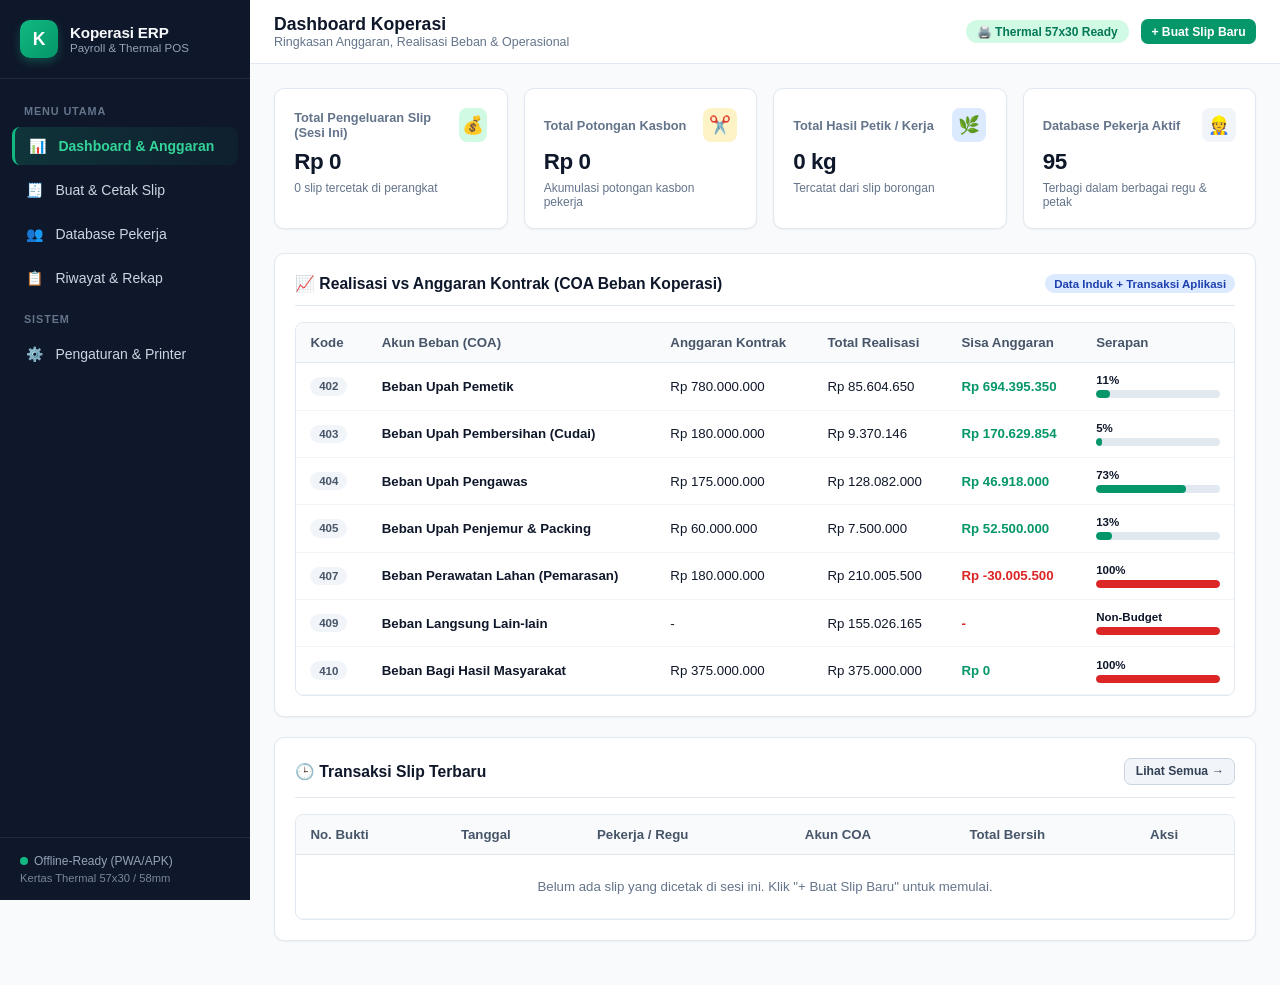
==== commit 2dd58904: "Upgrade UI to Professional Koperasi ERP with full worker database & COA tracking # Conflicts: #	inde" ====
--- a/index.html
+++ b/index.html
@@ -1,3904 +1,615 @@
-﻿<!DOCTYPE html>
+<!DOCTYPE html>
 <html lang="id">
 <head>
   <meta charset="UTF-8">
-  <meta name="viewport" content="width=device-width, initial-scale=1.0">
-  <meta name="theme-color" content="#1e293b">
+  <meta name="viewport" content="width=device-width, initial-scale=1.0, maximum-scale=1.0, user-scalable=no">
+  <meta name="theme-color" content="#0f172a">
   <link rel="manifest" href="manifest.json">
   <link rel="apple-touch-icon" href="icons/icon-192.png">
-  <title>Finance Ilantat Jaya - Database Pekerja & Slip Gaji Koperasi</title>
-  <style>
-    :root {
-      --primary: #2563eb;
-      --primary-hover: #1d4ed8;
-      --bg: #f1f5f9;
-      --card-bg: #ffffff;
-      --border: #cbd5e1;
-      --text: #0f172a;
-    }
-
-    * {
-      box-sizing: border-box;
-      margin: 0;
-      padding: 0;
-      font-family: -apple-system, BlinkMacSystemFont, "Segoe UI", Roboto, Helvetica, Arial, sans-serif;
-    }
-
-    body {
-      background-color: var(--bg);
-      color: var(--text);
-      display: flex;
-      flex-direction: column;
-      min-height: 100vh;
-    }
-
-    header {
-      background: #1e293b;
-      color: white;
-      padding: 0.85rem 1.25rem;
-      display: flex;
-      justify-content: space-between;
-      align-items: center;
-      box-shadow: 0 2px 4px rgba(0,0,0,0.1);
-    }
-
-    header h1 {
-      font-size: 1.2rem;
-      font-weight: 700;
-    }
-
-    .badge {
-      background: #3b82f6;
-      color: white;
-      font-size: 0.75rem;
-      padding: 0.2rem 0.5rem;
-      border-radius: 9999px;
-      margin-left: 0.5rem;
-    }
-
-    /* Main Navigation Bar */
-    .top-nav {
-      background: #0f172a;
-      display: flex;
-      gap: 0.5rem;
-      padding: 0.5rem 1.25rem;
-      overflow-x: auto;
-      border-bottom: 1px solid #334155;
-    }
-
-    .nav-btn {
-      background: transparent;
-      color: #94a3b8;
-      border: none;
-      padding: 0.5rem 1rem;
-      font-size: 0.85rem;
-      font-weight: 600;
-      border-radius: 6px;
-      cursor: pointer;
-      white-space: nowrap;
-      transition: all 0.2s;
-    }
-
-    .nav-btn:hover {
-      color: #ffffff;
-      background: rgba(255,255,255,0.05);
-    }
-
-    .nav-btn.active {
-      background: #2563eb;
-      color: #ffffff;
-    }
-
-    .container {
-      display: flex;
-      flex: 1;
-      gap: 1.5rem;
-      padding: 1.25rem;
-      max-width: 1350px;
-      margin: 0 auto;
-      width: 100%;
-    }
-
-    /* Main View Sections */
-    .view-section {
-      width: 100%;
-      display: none;
-    }
-
-    #secSlip {
-      display: flex;
-      flex-direction: column;
-      gap: 1.5rem;
-      width: 100%;
-    }
-
-    /* Form Editor - Full Width */
-    .editor-section {
-      width: 100%;
-      background: var(--card-bg);
-      border-radius: 8px;
-      box-shadow: 0 1px 3px rgba(0,0,0,0.08);
-      padding: 1.25rem;
-      transition: all 0.2s ease;
-    }
-
-    .section-title {
-      font-size: 0.95rem;
-      font-weight: 700;
-      margin-bottom: 0.75rem;
-      color: #334155;
-      border-bottom: 2px solid #e2e8f0;
-      padding-bottom: 0.35rem;
-      display: flex;
-      justify-content: space-between;
-      align-items: center;
-    }
-
-    .form-group {
-      margin-bottom: 0.85rem;
-    }
-
-    .form-row {
-      display: flex;
-      gap: 0.75rem;
-      margin-bottom: 0.75rem;
-    }
-
-    .form-row > * {
-      flex: 1;
-    }
-
-    label {
-      display: block;
-      font-size: 0.8rem;
-      font-weight: 600;
-      margin-bottom: 0.25rem;
-      color: #475569;
-    }
-
-    input, textarea, select {
-      width: 100%;
-      padding: 0.45rem 0.65rem;
-      border: 1px solid var(--border);
-      border-radius: 6px;
-      font-size: 0.85rem;
-      outline: none;
-      transition: border-color 0.15s;
-    }
-
-    input:focus, textarea:focus, select:focus {
-      border-color: var(--primary);
-      box-shadow: 0 0 0 2px rgba(37,99,235,0.15);
-    }
-
-    .btn {
-      cursor: pointer;
-      font-size: 0.82rem;
-      font-weight: 600;
-      padding: 0.45rem 0.85rem;
-      border-radius: 6px;
-      border: none;
-      display: inline-flex;
-      align-items: center;
-      gap: 0.4rem;
-      transition: all 0.15s ease;
-    }
-
-    .btn-primary {
-      background: var(--primary);
-      color: white;
-    }
-    .btn-primary:hover {
-      background: var(--primary-hover);
-    }
-
-    .btn-secondary {
-      background: #e2e8f0;
-      color: #334155;
-    }
-    .btn-secondary:hover {
-      background: #cbd5e1;
-    }
-
-    .btn-danger {
-      background: #fee2e2;
-      color: #ef4444;
-      padding: 0.35rem 0.6rem;
-    }
-    .btn-danger:hover {
-      background: #fecaca;
-    }
-
-    .btn-print {
-      background: #10b981;
-      color: white;
-      font-size: 1.05rem;
-      padding: 0.85rem 1.5rem;
-      width: 100%;
-      justify-content: center;
-      margin-top: 1rem;
-      font-weight: 700;
-    }
-    .btn-print:hover {
-      background: #059669;
-    }
-
-    /* Bottom Preview Section - Stacked Below Form */
-    .preview-section {
-      width: 100%;
-      display: flex;
-      flex-direction: column;
-      align-items: center;
-      transition: all 0.2s ease;
-      background: var(--card-bg);
-      border-radius: 8px;
-      box-shadow: 0 1px 3px rgba(0,0,0,0.08);
-      padding: 1.25rem;
-    }
-
-    .preview-section.hidden {
-      display: none !important;
-    }
-
-    .preview-header {
-      margin-bottom: 0.75rem;
-      font-size: 0.9rem;
-      font-weight: 700;
-      color: #334155;
-      display: flex;
-      justify-content: space-between;
-      width: 100%;
-      max-width: 320px;
-    }
-
-    /* Thermal Receipt Simulation (58mm continuous roll) */
-    .receipt-container {
-      width: 58mm;
-      max-width: 100%;
-      height: auto;
-      background: #ffffff;
-      box-shadow: 0 4px 15px rgba(0,0,0,0.12);
-      padding: 4mm 3mm;
-      color: #000000;
-      font-family: 'Courier New', Courier, monospace;
-      font-size: 11px;
-      line-height: 1.3;
-      border-radius: 6px;
-      border: 1px solid #cbd5e1;
-      margin: 0 auto;
-    }
-
-    .receipt-center {
-      text-align: center;
-    }
-
-    .receipt-title {
-      font-size: 13.5px;
-      font-weight: 800;
-      text-transform: uppercase;
-      letter-spacing: 0.5px;
-      margin-bottom: 2px;
-      color: #0f172a;
-    }
-
-    .receipt-sub {
-      font-size: 10px;
-      margin-bottom: 2px;
-      color: #334155;
-    }
-
-    .divider {
-      border-top: 1px dashed #000000;
-      margin: 6px 0;
-    }
-
-    .receipt-row {
-      display: flex;
-      justify-content: space-between;
-      align-items: flex-start;
-      margin-bottom: 3px;
-      gap: 4px;
-      font-size: 10.5px;
-    }
-
-    .receipt-row.bold {
-      font-weight: 800;
-    }
-
-    .receipt-row .label {
-      text-align: left;
-      flex: 1;
-      word-break: break-word;
-      color: #1e293b;
-    }
-
-    .receipt-row .val {
-      text-align: right;
-      white-space: nowrap;
-      color: #0f172a;
-    }
-
-    .receipt-table {
-      width: 100%;
-      border-collapse: collapse;
-      margin: 4px 0;
-    }
-
-    .receipt-table td {
-      padding: 2px 0;
-      vertical-align: top;
-    }
-
-    .receipt-table td.col-item {
-      text-align: left;
-      font-size: 10.5px;
-      color: #0f172a;
-    }
-
-    .receipt-table td.col-val {
-      text-align: right;
-      white-space: nowrap;
-      font-size: 10.5px;
-      font-weight: 700;
-      color: #0f172a;
-    }
-
-    .signatures {
-      display: flex;
-      justify-content: space-between;
-      margin-top: 16px;
-      text-align: center;
-      font-size: 10px;
-    }
-
-    .sign-box {
-      width: 48%;
-    }
-
-    .sign-space {
-      height: 32px;
-    }
-
-    /* Database Pekerja Styles */
-    .db-container {
-      width: 100%;
-      background: #ffffff;
-      border-radius: 8px;
-      box-shadow: 0 1px 3px rgba(0,0,0,0.08);
-      padding: 1.25rem;
-    }
-
-    .filter-bar {
-      display: flex;
-      gap: 0.75rem;
-      margin-bottom: 1.25rem;
-      flex-wrap: wrap;
-    }
-
-    .worker-grid {
-      display: grid;
-      grid-template-columns: repeat(auto-fill, minmax(280px, 1fr));
-      gap: 1rem;
-    }
-
-    .worker-card {
-      border: 1px solid #e2e8f0;
-      border-radius: 8px;
-      padding: 1rem;
-      background: #f8fafc;
-      transition: all 0.2s ease;
-      display: flex;
-      flex-direction: column;
-      justify-content: space-between;
-    }
-
-    .worker-card:hover {
-      border-color: #2563eb;
-      box-shadow: 0 4px 12px rgba(37,99,235,0.08);
-      transform: translateY(-2px);
-    }
-
-    .worker-header {
-      display: flex;
-      align-items: center;
-      gap: 0.6rem;
-      margin-bottom: 0.6rem;
-    }
-
-    .avatar {
-      width: 38px;
-      height: 38px;
-      border-radius: 50%;
-      background: #2563eb;
-      color: white;
-      display: flex;
-      align-items: center;
-      justify-content: center;
-      font-weight: bold;
-      font-size: 0.9rem;
-    }
-
-    .worker-info {
-      flex: 1;
-    }
-
-    .worker-name {
-      font-weight: 700;
-      font-size: 0.95rem;
-      color: #0f172a;
-    }
-
-    .worker-regu {
-      font-size: 0.75rem;
-      color: #64748b;
-    }
-
-    .tag {
-      font-size: 0.72rem;
-      padding: 0.15rem 0.45rem;
-      border-radius: 4px;
-      font-weight: 600;
-      display: inline-block;
-    }
-
-    .tag-category {
-      background: #dbeafe;
-      color: #1e40af;
-    }
-
-    .tag-schema {
-      background: #fef3c7;
-      color: #92400e;
-    }
-
-    .tag-unpaid {
-      background: #fef3c7;
-      color: #d97706;
-      border: 1px solid #fcd34d;
-    }
-
-    .tag-paid {
-      background: #dcfce7;
-      color: #15803d;
-      border: 1px solid #86efac;
-    }
-
-    /* Rekap Table Styles */
-    .rekap-table {
-      width: 100%;
-      border-collapse: collapse;
-      font-size: 0.85rem;
-      margin-top: 1rem;
-    }
-
-    .rekap-table th {
-      background: #1e293b;
-      color: white;
-      padding: 0.65rem;
-      text-align: left;
-    }
-
-    .rekap-table td {
-      padding: 0.6rem;
-      border-bottom: 1px solid #e2e8f0;
-    }
-
-    .rekap-table tr:hover {
-      background: #f1f5f9;
-    }
-
-    /* Modal & Calculator Styles */
-    .modal {
-      position: fixed;
-      top: 0;
-      left: 0;
-      width: 100vw;
-      height: 100vh;
-      background: rgba(15, 23, 42, 0.6);
-      display: flex;
-      justify-content: center;
-      align-items: center;
-      z-index: 9999;
-      padding: 1rem;
-    }
-
-    .modal-content {
-      background: #ffffff;
-      border-radius: 12px;
-      width: 100%;
-      max-width: 450px;
-      box-shadow: 0 10px 25px rgba(0,0,0,0.2);
-      overflow: hidden;
-    }
-
-    .modal-header {
-      background: #1e293b;
-      color: #ffffff;
-      padding: 0.85rem 1.25rem;
-      display: flex;
-      justify-content: space-between;
-      align-items: center;
-    }
-
-    .modal-header h3 {
-      font-size: 1rem;
-      font-weight: 600;
-    }
-
-    .close-btn {
-      font-size: 1.25rem;
-      cursor: pointer;
-      color: #cbd5e1;
-    }
-
-    .modal-body {
-      padding: 1.25rem;
-    }
-
-    .calc-summary-card {
-      background: #f8fafc;
-      border: 1px solid #e2e8f0;
-      border-radius: 6px;
-      padding: 0.5rem 0.75rem;
-      margin-top: 0.5rem;
-      font-size: 0.85rem;
-    }
-
-    .calc-row {
-      display: flex;
-      justify-content: space-between;
-      align-items: center;
-    }
-
-    .calc-box {
-      background: #eff6ff;
-      border: 1px solid #bfdbfe;
-      border-radius: 8px;
-      padding: 0.85rem;
-      margin-top: 1.25rem;
-    }
-
-    .calc-box-title {
-      font-size: 0.9rem;
-      font-weight: 700;
-      color: #1e40af;
-      margin-bottom: 0.6rem;
-      display: flex;
-      justify-content: space-between;
-      align-items: center;
-    }
-
-    .calc-item {
-      display: flex;
-      justify-content: space-between;
-      font-size: 0.85rem;
-      margin-bottom: 0.35rem;
-      color: #334155;
-    }
-
-    .calc-item.bold {
-      font-weight: 700;
-    }
-
-    .calc-divider {
-      border-top: 1px dashed #93c5fd;
-      margin: 0.5rem 0;
-    }
-
-    .calc-grid {
-      display: grid;
-      grid-template-columns: repeat(4, 1fr);
-      gap: 0.5rem;
-    }
-
-    .calc-btn {
-      padding: 0.75rem;
-      font-size: 1.1rem;
-      font-weight: bold;
-      border-radius: 6px;
-      border: 1px solid #cbd5e1;
-      background: #ffffff;
-      cursor: pointer;
-    }
-
-    .calc-btn:active {
-      background: #e2e8f0;
-    }
-
-    .mode-toggle-bar {
-      display: none;
-      background: #cbd5e1;
-      padding: 0.3rem;
-      border-radius: 8px;
-      margin-bottom: 1rem;
-      gap: 0.4rem;
-    }
-
-    .mode-tab {
-      flex: 1;
-      text-align: center;
-      padding: 0.55rem 0.5rem;
-      font-size: 0.85rem;
-      font-weight: 700;
-      border-radius: 6px;
-      cursor: pointer;
-      color: #334155;
-      background: transparent;
-      border: none;
-      transition: all 0.2s ease;
-    }
-
-    .mode-tab.active {
-      background: #2563eb;
-      color: #ffffff;
-      box-shadow: 0 1px 3px rgba(0,0,0,0.15);
-    }
-
-    @media (max-width: 900px) {
-      header {
-        flex-direction: column;
-        align-items: flex-start;
-        gap: 0.5rem;
-        padding: 0.85rem 1rem;
-      }
-
-      .container {
-        flex-direction: column;
-        padding: 0.75rem;
-        gap: 1rem;
-      }
-
-      .form-row {
-        flex-direction: column;
-        gap: 0.5rem;
-      }
-    }
-
-    /* Print Stylesheet for System Print & PDF (Continuous 54mm inside 58mm) */
-    @media print {
-      @page {
-        size: 58mm auto;
-        margin: 0mm;
-      }
-      html, body {
-        width: 58mm !important;
-        height: auto !important;
-        margin: 0 auto !important;
-        padding: 0 !important;
-        background: #ffffff !important;
-        overflow: visible !important;
-      }
-      body > *:not(#printableReceiptContainer) {
-        display: none !important;
-      }
-      #printableReceiptContainer {
-        display: block !important;
-        visibility: visible !important;
-        width: 54mm !important;
-        max-width: 54mm !important;
-        height: auto !important;
-        margin: 0 auto !important;
-        padding: 2mm 1mm !important;
-        background: #ffffff !important;
-        color: #000000 !important;
-        font-family: 'Courier New', Courier, monospace !important;
-        font-size: 10.5px !important;
-        line-height: 1.25 !important;
-        overflow: visible !important;
-      }
-      #printableReceiptContainer * {
-        visibility: visible !important;
-      }
-    }
-  </style>
+  <title>Koperasi ERP — Payroll &amp; Slip Thermal 57x30</title>
+  <link rel="stylesheet" href="styles.css">
 </head>
 <body>
 
-  <!-- Hidden Container for System PDF Printing -->
-  <div id="printableReceiptContainer" style="display: none;"></div>
-
-  <header>
-    <div style="display: flex; align-items: center; justify-content: space-between; width: 100%; flex-wrap: wrap; gap: 0.5rem;">
-      <div style="display: flex; align-items: center; gap: 0.5rem;">
-        <h1>Finance Ilantat Jaya</h1>
-        <span class="badge">Thermal 58mm (Roll / Auto Height)</span>
-      </div>
-      <div style="display: flex; align-items: center; gap: 0.5rem; flex-wrap: wrap;">
-        <button class="btn btn-secondary" onclick="openRatesModal()" style="font-size: 0.82rem; padding: 0.4rem 0.8rem; background: #3b82f6; color: white;">
-          ⚙️ Kelola Tarif
-        </button>
-        <button class="btn btn-secondary" onclick="openBluetoothModal()" style="font-size: 0.82rem; padding: 0.4rem 0.8rem;">
-          Printer Bluetooth
-        </button>
-        <button class="btn btn-secondary" id="togglePreviewBtn" onclick="togglePreview()" style="font-size: 0.82rem; padding: 0.4rem 0.8rem;">
-          <span id="toggleText">Sembunyikan Preview</span>
-        </button>
-        <button class="btn btn-primary" onclick="syncWithGoogleSheets()" style="font-size: 0.82rem; padding: 0.4rem 0.8rem; background: #059669;">
-          Sync Google Sheets
-        </button>
+  <!-- SIDEBAR DESKTOP -->
+  <aside class="sidebar">
+    <div class="sidebar-brand">
+      <div class="brand-logo">K</div>
+      <div class="brand-text">
+        <h2>Koperasi ERP</h2>
+        <span>Payroll &amp; Thermal POS</span>
       </div>
     </div>
-  </header>
-
-  <!-- Top Main Navigation Bar -->
-  <div class="top-nav">
-    <button class="nav-btn active" id="tabNavSlip" onclick="switchMainTab('slip')">Cetak Slip Gaji</button>
-    <button class="nav-btn" id="tabNavDb" onclick="switchMainTab('db')">Database Pekerja (<span id="totalWorkerBadge">86</span>)</button>
-    <button class="nav-btn" id="tabNavRekap" onclick="switchMainTab('rekap')">Rekapitulasi Gaji &amp; Pemetik</button>
+
+    <nav class="sidebar-nav">
+      <div class="nav-label">Menu Utama</div>
+      <button class="nav-item active" data-view="dashboard" onclick="switchView('dashboard')">
+        <span>📊</span> Dashboard &amp; Anggaran
+      </button>
+      <button class="nav-item" data-view="slip" onclick="switchView('slip')">
+        <span>🧾</span> Buat &amp; Cetak Slip
+      </button>
+      <button class="nav-item" data-view="workers" onclick="switchView('workers')">
+        <span>👥</span> Database Pekerja
+      </button>
+      <button class="nav-item" data-view="history" onclick="switchView('history')">
+        <span>📋</span> Riwayat &amp; Rekap
+      </button>
+
+      <div class="nav-label">Sistem</div>
+      <button class="nav-item" data-view="settings" onclick="switchView('settings')">
+        <span>⚙️</span> Pengaturan &amp; Printer
+      </button>
+    </nav>
+
+    <div class="sidebar-footer">
+      <div><span class="status-dot"></span>Offline-Ready (PWA/APK)</div>
+      <div style="margin-top: 4px; font-size: 0.7rem; opacity: 0.8;">Kertas Thermal 57x30 / 58mm</div>
+    </div>
+  </aside>
+
+  <!-- MAIN WRAPPER -->
+  <div class="main-wrapper">
+    <!-- TOPBAR -->
+    <header class="topbar">
+      <div class="topbar-left">
+        <div>
+          <div class="topbar-title" id="topbarTitle">Dashboard Koperasi</div>
+          <div class="topbar-subtitle" id="topbarSubtitle">Ringkasan Anggaran, Realisasi Beban &amp; Operasional</div>
+        </div>
+      </div>
+      <div class="topbar-actions">
+        <span class="pill-badge hide-mobile">🖨️ Thermal 57x30 Ready</span>
+        <button class="btn btn-primary btn-sm" onclick="switchView('slip')">+ Buat Slip Baru</button>
+      </div>
+    </header>
+
+    <!-- CONTENT AREA -->
+    <main class="content-area">
+
+      <!-- ================= VIEW 1: DASHBOARD ================= -->
+      <section id="view-dashboard" class="view-section active">
+        <div class="kpi-grid">
+          <div class="kpi-card">
+            <div class="kpi-top">
+              <span class="kpi-label">Total Pengeluaran Slip (Sesi Ini)</span>
+              <div class="kpi-icon" style="background: #d1fae5; color: #059669;">💰</div>
+            </div>
+            <div class="kpi-value" id="kpiTotalPaid">Rp 0</div>
+            <div class="kpi-meta" id="kpiSlipCount">0 slip dicetak</div>
+          </div>
+
+          <div class="kpi-card">
+            <div class="kpi-top">
+              <span class="kpi-label">Total Potongan Kasbon</span>
+              <div class="kpi-icon" style="background: #fef3c7; color: #d97706;">✂️</div>
+            </div>
+            <div class="kpi-value" id="kpiTotalKasbon">Rp 0</div>
+            <div class="kpi-meta">Akumulasi potongan kasbon pekerja</div>
+          </div>
+
+          <div class="kpi-card">
+            <div class="kpi-top">
+              <span class="kpi-label">Total Hasil Petik / Kerja</span>
+              <div class="kpi-icon" style="background: #dbeafe; color: #2563eb;">🌿</div>
+            </div>
+            <div class="kpi-value" id="kpiTotalKg">0 kg</div>
+            <div class="kpi-meta">Tercatat dari slip borongan</div>
+          </div>
+
+          <div class="kpi-card">
+            <div class="kpi-top">
+              <span class="kpi-label">Database Pekerja Aktif</span>
+              <div class="kpi-icon" style="background: #f1f5f9; color: #334155;">👷</div>
+            </div>
+            <div class="kpi-value" id="kpiActiveWorkers">0</div>
+            <div class="kpi-meta" id="kpiTotalRegu">Terbagi dalam berbagai regu &amp; petak</div>
+          </div>
+        </div>
+
+        <div class="card">
+          <div class="card-header">
+            <div class="card-title">📈 Realisasi vs Anggaran Kontrak (COA Beban Koperasi)</div>
+            <span class="badge badge-blue">Data Induk + Transaksi Aplikasi</span>
+          </div>
+          <div class="table-responsive">
+            <table class="erp-table">
+              <thead>
+                <tr>
+                  <th>Kode</th>
+                  <th>Akun Beban (COA)</th>
+                  <th>Anggaran Kontrak</th>
+                  <th>Total Realisasi</th>
+                  <th>Sisa Anggaran</th>
+                  <th style="min-width: 140px;">Serapan</th>
+                </tr>
+              </thead>
+              <tbody id="coaBudgetTableBody"></tbody>
+            </table>
+          </div>
+        </div>
+
+        <div class="card">
+          <div class="card-header">
+            <div class="card-title">🕒 Transaksi Slip Terbaru</div>
+            <button class="btn btn-secondary btn-sm" onclick="switchView('history')">Lihat Semua →</button>
+          </div>
+          <div class="table-responsive">
+            <table class="erp-table">
+              <thead>
+                <tr>
+                  <th>No. Bukti</th>
+                  <th>Tanggal</th>
+                  <th>Pekerja / Regu</th>
+                  <th>Akun COA</th>
+                  <th>Total Bersih</th>
+                  <th>Aksi</th>
+                </tr>
+              </thead>
+              <tbody id="recentTxTableBody"></tbody>
+            </table>
+          </div>
+        </div>
+      </section>
+
+      <!-- ================= VIEW 2: BUAT & CETAK SLIP ================= -->
+      <section id="view-slip" class="view-section">
+        <div class="slip-workspace">
+          <!-- LEFT: EDITOR -->
+          <div>
+            <div class="card">
+              <div class="card-header">
+                <div class="card-title">1️⃣ Pilih Pekerja &amp; Akun Beban (COA)</div>
+                <button class="btn btn-secondary btn-sm" onclick="resetSlipForm()">🔄 Reset Form</button>
+              </div>
+
+              <div class="form-grid">
+                <div class="form-group">
+                  <label>Filter Regu / Petak</label>
+                  <select id="filterSlipRegu" onchange="populateWorkerSelect()">
+                    <option value="">-- Semua Regu / Petak --</option>
+                  </select>
+                </div>
+                <div class="form-group">
+                  <label>Pilih Pekerja (Database)</label>
+                  <select id="selectWorkerDb" onchange="onSelectWorkerFromDb()">
+                    <option value="">-- Ketik Manual / Pilih Pekerja --</option>
+                  </select>
+                </div>
+                <div class="form-group">
+                  <label>Nama Pekerja / Ketua Regu</label>
+                  <input type="text" id="workerName" value="Alfiki Paputungan" oninput="updateReceipt()">
+                </div>
+                <div class="form-group">
+                  <label>Jabatan / Kategori</label>
+                  <input type="text" id="workerRole" value="Borongan Pemetik" oninput="updateReceipt()">
+                </div>
+                <div class="form-group">
+                  <label>Regu / Petak Lahan</label>
+                  <input type="text" id="workerRegu" value="PGWS" oninput="updateReceipt()">
+                </div>
+                <div class="form-group">
+                  <label>Akun Beban (COA)</label>
+                  <select id="coaSelect" onchange="onCoaChange()"></select>
+                </div>
+                <div class="form-group">
+                  <label>No. Bukti / Referensi</label>
+                  <input type="text" id="refNo" oninput="updateReceipt()">
+                </div>
+                <div class="form-group">
+                  <label>Tanggal Pembayaran</label>
+                  <input type="date" id="payDate" oninput="updateReceipt()">
+                </div>
+                <div class="form-group full">
+                  <label>Periode / Keterangan Kerja</label>
+                  <input type="text" id="periodText" value="Periode November 2026" oninput="updateReceipt()">
+                </div>
+              </div>
+            </div>
+
+            <!-- KALKULATOR PINTAR -->
+            <div class="smart-calc-box">
+              <div class="smart-calc-header">
+                <span>⚡ Kalkulator Cepat (Otomatis ke Komponen Pendapatan)</span>
+                <select id="calcMode" onchange="toggleCalcMode()" style="width: auto; padding: 0.25rem 0.5rem; font-size: 0.75rem;">
+                  <option value="borongan_kg">Borongan Petik / Cudai (Kg)</option>
+                  <option value="harian_hok">Harian Pengawas / Penjemur (HOK)</option>
+                  <option value="borongan_lahan">Borongan Pemarasan (Ha / Pohon)</option>
+                </select>
+              </div>
+
+              <div id="calcInputsKg" class="form-grid" style="margin-bottom: 0.5rem;">
+                <div class="form-group" style="margin-bottom: 0;">
+                  <label>Berat Hasil (kg)</label>
+                  <input type="number" id="calcQtyKg" step="0.1" placeholder="Contoh: 133.5" oninput="applySmartCalc()">
+                </div>
+                <div class="form-group" style="margin-bottom: 0;">
+                  <label>Tarif per kg (Rp)</label>
+                  <input type="number" id="calcRateKg" value="7000" oninput="applySmartCalc()">
+                </div>
+              </div>
+
+              <div id="calcInputsHok" class="form-grid" style="display: none; margin-bottom: 0.5rem;">
+                <div class="form-group" style="margin-bottom: 0;">
+                  <label>Jumlah Hari (HOK)</label>
+                  <input type="number" id="calcQtyHok" step="0.5" placeholder="Contoh: 10" oninput="applySmartCalc()">
+                </div>
+                <div class="form-group" style="margin-bottom: 0;">
+                  <label>Tarif per HOK (Rp)</label>
+                  <input type="number" id="calcRateHok" value="150000" oninput="applySmartCalc()">
+                </div>
+              </div>
+
+              <div id="calcInputsLahan" class="form-grid" style="display: none; margin-bottom: 0.5rem;">
+                <div class="form-group" style="margin-bottom: 0;">
+                  <label>Luas (Ha) / Jumlah Pohon</label>
+                  <input type="text" id="calcLahanInfo" placeholder="Contoh: 2.5 Ha / 180 Pohon" oninput="applySmartCalc()">
+                </div>
+                <div class="form-group" style="margin-bottom: 0;">
+                  <label>Nilai Borongan (Rp)</label>
+                  <input type="number" id="calcRateLahan" placeholder="Contoh: 2500000" oninput="applySmartCalc()">
+                </div>
+              </div>
+            </div>
+
+            <!-- KOMPONEN PENDAPATAN & POTONGAN -->
+            <div class="card">
+              <div class="card-header">
+                <div class="card-title">2️⃣ Rincian Pendapatan &amp; Potongan</div>
+              </div>
+
+              <div style="display: flex; justify-content: space-between; align-items: center; margin-bottom: 0.5rem;">
+                <label style="margin: 0; color: #059669;">(+) Komponen Pendapatan</label>
+                <button class="btn btn-secondary btn-sm" onclick="addIncomeItem()">+ Tambah Baris</button>
+              </div>
+              <div id="incomeItemsContainer"></div>
+
+              <div style="display: flex; justify-content: space-between; align-items: center; margin: 1rem 0 0.5rem;">
+                <label style="margin: 0; color: #dc2626;">(-) Potongan / Kasbon</label>
+                <button class="btn btn-secondary btn-sm" onclick="addDeductionItem()">+ Tambah Potongan</button>
+              </div>
+              <div id="deductionItemsContainer"></div>
+
+              <div class="form-grid" style="margin-top: 1rem; padding-top: 1rem; border-top: 1px solid var(--border);">
+                <div class="form-group">
+                  <label>Metode Pembayaran</label>
+                  <select id="paymentMethod" onchange="updateReceipt()">
+                    <option value="Tunai / Cash">Tunai / Cash</option>
+                    <option value="Transfer Bank Sulutgo">Transfer Bank Sulutgo</option>
+                    <option value="Transfer Bank BRI">Transfer Bank BRI</option>
+                    <option value="Transfer Bank BCA">Transfer Bank BCA</option>
+                    <option value="Transfer Bank Mandiri">Transfer Bank Mandiri</option>
+                    <option value="QRIS / E-Wallet">QRIS / E-Wallet</option>
+                  </select>
+                </div>
+                <div class="form-group">
+                  <label>Nama Pengesah / Pengurus</label>
+                  <input type="text" id="picName" oninput="updateReceipt()">
+                </div>
+                <div class="form-group full">
+                  <label>Catatan Kaki (Bawah Struk)</label>
+                  <input type="text" id="noteText" oninput="updateReceipt()">
+                </div>
+              </div>
+
+              <div class="action-bar">
+                <button class="btn btn-primary btn-lg" style="flex: 2;" onclick="saveAndPrintSlip()">
+                  🖨️ Simpan &amp; Cetak Thermal (57x30)
+                </button>
+                <button class="btn btn-accent btn-lg" style="flex: 1;" onclick="shareSlipWhatsApp()">
+                  💬 Kirim WA / Copy
+                </button>
+              </div>
+            </div>
+          </div>
+
+          <!-- RIGHT: LIVE PREVIEW THERMAL -->
+          <div class="preview-sticky">
+            <div class="preview-toolbar">
+              <span>📄 Live Preview Thermal (<span id="previewWidthLabel">58mm</span>)</span>
+              <button class="btn btn-secondary btn-sm" onclick="window.print()">Cetak Langsung</button>
+            </div>
+
+            <div class="receipt-paper-wrapper">
+              <div class="receipt-container" id="receiptPrintArea">
+                <div class="receipt-center">
+                  <div class="receipt-title" id="prevBusinessName">KOPERASI PERKEBUNAN</div>
+                  <div class="receipt-sub" id="prevBusinessUnit">Unit Produksi &amp; Pengolahan</div>
+                  <div class="receipt-sub" id="prevBusinessAddress" style="font-size: 8.5px;">Sulawesi Utara</div>
+                </div>
+
+                <div class="divider"></div>
+
+                <div class="receipt-row">
+                  <span class="label">No.Bukti</span>
+                  <span class="val" id="prevRefNo">SLIP-001</span>
+                </div>
+                <div class="receipt-row">
+                  <span class="label">Tanggal</span>
+                  <span class="val" id="prevDate">27/11/2026</span>
+                </div>
+                <div class="receipt-row">
+                  <span class="label">Akun</span>
+                  <span class="val" id="prevCoa">402 - Upah Pemetik</span>
+                </div>
+                <div class="receipt-row bold">
+                  <span class="label">Pekerja</span>
+                  <span class="val" id="prevWorker">Alfiki Paputungan</span>
+                </div>
+                <div class="receipt-row">
+                  <span class="label">Regu/Jab</span>
+                  <span class="val" id="prevRoleRegu">PGWS / Pemetik</span>
+                </div>
+                <div class="receipt-row">
+                  <span class="label">Periode</span>
+                  <span class="val" id="prevPeriod">Nov 2026</span>
+                </div>
+
+                <div class="divider"></div>
+
+                <div style="font-weight: bold; margin-bottom: 2px;">PENDAPATAN:</div>
+                <table class="receipt-table" id="prevIncomeTable"></table>
+
+                <div id="prevDeductionSection" style="display: none; margin-top: 4px;">
+                  <div style="font-weight: bold; margin-bottom: 2px;">POTONGAN / KASBON:</div>
+                  <table class="receipt-table" id="prevDeductionTable"></table>
+                </div>
+
+                <div class="divider"></div>
+
+                <div class="receipt-row bold" style="font-size: 12px;">
+                  <span class="label">TOTAL DITERIMA:</span>
+                  <span class="val" id="prevTotal">Rp 0</span>
+                </div>
+                <div class="receipt-row" style="font-size: 9px; margin-top: 2px;">
+                  <span class="label">Metode:</span>
+                  <span class="val" id="prevPaymentMethod">Tunai / Cash</span>
+                </div>
+
+                <div class="divider"></div>
+
+                <div class="signatures">
+                  <div class="sign-box">
+                    <div>Penerima,</div>
+                    <div class="sign-space"></div>
+                    <div id="prevSignWorker">( Pekerja )</div>
+                  </div>
+                  <div class="sign-box">
+                    <div>Pengesah,</div>
+                    <div class="sign-space"></div>
+                    <div id="prevSignPic">( Pengurus )</div>
+                  </div>
+                </div>
+
+                <div class="divider" style="margin-top: 8px;"></div>
+                <div class="receipt-center" style="font-size: 8.5px; margin-top: 3px;" id="prevNote">
+                  Terima kasih atas kerja keras Anda.
+                </div>
+                <div class="receipt-center" style="font-size: 8px; opacity: 0.7; margin-top: 2px;">
+                  --- Dicetak via Koperasi ERP ---
+                </div>
+              </div>
+            </div>
+          </div>
+        </div>
+      </section>
+
+      <!-- ================= VIEW 3: DATABASE PEKERJA ================= -->
+      <section id="view-workers" class="view-section">
+        <div class="card">
+          <div class="card-header">
+            <div class="card-title">👥 Database Pekerja &amp; Ketua Regu Koperasi</div>
+            <button class="btn btn-primary btn-sm" onclick="openWorkerModal()">+ Tambah Pekerja</button>
+          </div>
+
+          <div class="filter-bar">
+            <input type="text" id="searchWorkerInput" placeholder="Cari nama pekerja..." oninput="renderWorkersTable()">
+            <select id="filterWorkerRegu" onchange="renderWorkersTable()">
+              <option value="">Semua Regu / Petak</option>
+            </select>
+            <select id="filterWorkerRole" onchange="renderWorkersTable()">
+              <option value="">Semua Jabatan</option>
+              <option value="Borongan Pemetik">Borongan Pemetik</option>
+              <option value="Pengawas Lapangan">Pengawas Lapangan</option>
+              <option value="Pengawas Cudai">Pengawas Cudai</option>
+              <option value="Penjemur">Penjemur</option>
+              <option value="Pengawas Malam">Pengawas Malam</option>
+              <option value="Ketua Regu Pemarasan">Ketua Regu Pemarasan</option>
+            </select>
+          </div>
+
+          <div class="table-responsive">
+            <table class="erp-table">
+              <thead>
+                <tr>
+                  <th>ID</th>
+                  <th>Nama Pekerja</th>
+                  <th>Jabatan / Kategori</th>
+                  <th>Regu / Petak</th>
+                  <th>Skema</th>
+                  <th>Tarif Default</th>
+                  <th>Status</th>
+                  <th>Aksi</th>
+                </tr>
+              </thead>
+              <tbody id="workersTableBody"></tbody>
+            </table>
+          </div>
+        </div>
+      </section>
+
+      <!-- ================= VIEW 4: RIWAYAT & REKAP ================= -->
+      <section id="view-history" class="view-section">
+        <div class="card">
+          <div class="card-header">
+            <div class="card-title">📋 Riwayat Slip Pembayaran &amp; Export</div>
+            <div style="display: flex; gap: 0.5rem;">
+              <button class="btn btn-primary btn-sm" onclick="exportHistoryCSV()">📥 Export CSV (Excel)</button>
+              <button class="btn btn-danger btn-sm" onclick="clearHistory()">🗑️ Hapus Semua</button>
+            </div>
+          </div>
+
+          <div class="filter-bar">
+            <input type="text" id="searchHistoryInput" placeholder="Cari no. bukti atau nama pekerja..." oninput="renderHistoryTable()">
+            <select id="filterHistoryCoa" onchange="renderHistoryTable()">
+              <option value="">Semua Akun COA</option>
+            </select>
+          </div>
+
+          <div class="table-responsive">
+            <table class="erp-table">
+              <thead>
+                <tr>
+                  <th>No. Bukti</th>
+                  <th>Tanggal</th>
+                  <th>Nama Pekerja</th>
+                  <th>Regu</th>
+                  <th>Akun COA</th>
+                  <th>Bruto</th>
+                  <th>Kasbon</th>
+                  <th>Total Bersih</th>
+                  <th>Aksi</th>
+                </tr>
+              </thead>
+              <tbody id="historyTableBody"></tbody>
+            </table>
+          </div>
+        </div>
+      </section>
+
+      <!-- ================= VIEW 5: PENGATURAN ================= -->
+      <section id="view-settings" class="view-section">
+        <div class="card">
+          <div class="card-header">
+            <div class="card-title">⚙️ Pengaturan Identitas Koperasi &amp; Printer Thermal</div>
+          </div>
+
+          <div class="form-grid">
+            <div class="form-group">
+              <label>Nama Koperasi / Usaha</label>
+              <input type="text" id="setBusinessName">
+            </div>
+            <div class="form-group">
+              <label>Sub-Judul / Unit Kerja</label>
+              <input type="text" id="setBusinessUnit">
+            </div>
+            <div class="form-group full">
+              <label>Alamat &amp; Kontak</label>
+              <input type="text" id="setBusinessAddress">
+            </div>
+            <div class="form-group">
+              <label>Nama Pengesah / Admin Default</label>
+              <input type="text" id="setPicName">
+            </div>
+            <div class="form-group">
+              <label>Lebar Kertas Thermal</label>
+              <select id="setPaperWidth">
+                <option value="58mm">58mm (Roll 57x30 Standard)</option>
+                <option value="57mm">57mm (Compact)</option>
+                <option value="80mm">80mm (Lebar)</option>
+              </select>
+            </div>
+            <div class="form-group">
+              <label>Tarif Default Pemetik (Rp/kg)</label>
+              <input type="number" id="setRatePemetik">
+            </div>
+            <div class="form-group">
+              <label>Tarif Default Pengawas (Rp/HOK)</label>
+              <input type="number" id="setRatePengawas">
+            </div>
+            <div class="form-group full">
+              <label>Catatan Kaki Default Struk</label>
+              <input type="text" id="setFooterNote">
+            </div>
+          </div>
+
+          <div class="action-bar">
+            <button class="btn btn-primary" onclick="saveSettings()">💾 Simpan Pengaturan</button>
+            <button class="btn btn-secondary" onclick="backupDataJSON()">📤 Backup Data (JSON)</button>
+            <button class="btn btn-secondary" onclick="document.getElementById('restoreFile').click()">📥 Restore Data (JSON)</button>
+            <input type="file" id="restoreFile" accept=".json" style="display: none;" onchange="restoreDataJSON(event)">
+          </div>
+        </div>
+      </section>
+
+    </main>
   </div>
 
-  <div class="container">
-
-    <!-- SECTION 1: Slip Gaji Generator (Editor di Atas, Preview di Bawah) -->
-    <div class="view-section" id="secSlip" style="display: flex;">
-
-      <!-- Form Input / Editor (Full Width) -->
-      <div class="editor-section">
-
-        <!-- Master Data Template Pekerja -->
-        <div class="section-title">
-          <span>Pilih / Kelola Template Pekerja</span>
-        </div>
-        <div style="background: #f8fafc; border: 1px solid #e2e8f0; padding: 0.85rem; border-radius: 8px; margin-bottom: 1.25rem;">
-          <label>Daftar Nama Pekerja (Hanya yang Belum Dibayarkan):</label>
-          <div style="display: flex; gap: 0.5rem; margin-top: 0.35rem; flex-wrap: wrap;">
-            <select id="workerTemplateSelect" onchange="loadWorkerTemplate(this.value)" style="flex: 2; min-width: 180px;">
-              <option value="">-- Pilih / Cari Nama Pekerja --</option>
-            </select>
-            <button class="btn btn-primary" onclick="saveWorkerTemplate()" style="font-size: 0.8rem;">
-              Simpan
-            </button>
-            <button class="btn btn-danger" onclick="deleteWorkerTemplate()" style="font-size: 0.8rem;">
-              Hapus
-            </button>
-          </div>
-        </div>
-
-        <div class="section-title">
-          <span>Informasi Usaha / Tempat Kerja</span>
-        </div>
-        <div class="form-row">
-          <div class="form-group">
-            <label>Nama Usaha / Toko / Perusahaan</label>
-            <input type="text" id="businessName" value="KOPERASI ILANTAT JAYA" oninput="updateReceipt()">
-          </div>
-          <div class="form-group">
-            <label>Sub-judul / Unit Kerja</label>
-            <input type="text" id="businessUnit" value="Slip Gaji &amp; Upah Kerja" oninput="updateReceipt()">
-          </div>
-        </div>
+  <!-- MOBILE BOTTOM NAVIGATION (ANDROID APK) -->
+  <nav class="mobile-nav">
+    <button class="mobile-nav-btn active" data-view="dashboard" onclick="switchView('dashboard')">
+      <span class="ico">📊</span>
+      <span>Dashboard</span>
+    </button>
+    <button class="mobile-nav-btn" data-view="slip" onclick="switchView('slip')">
+      <span class="ico">🧾</span>
+      <span>Cetak Slip</span>
+    </button>
+    <button class="mobile-nav-btn" data-view="workers" onclick="switchView('workers')">
+      <span class="ico">👥</span>
+      <span>Pekerja</span>
+    </button>
+    <button class="mobile-nav-btn" data-view="history" onclick="switchView('history')">
+      <span class="ico">📋</span>
+      <span>Riwayat</span>
+    </button>
+    <button class="mobile-nav-btn" data-view="settings" onclick="switchView('settings')">
+      <span class="ico">⚙️</span>
+      <span>Setelan</span>
+    </button>
+  </nav>
+
+  <!-- MODAL TAMBAH PEKERJA -->
+  <div class="modal-backdrop" id="workerModal">
+    <div class="modal-box">
+      <div class="card-header">
+        <div class="card-title">Tambah / Edit Pekerja</div>
+        <button class="btn btn-secondary btn-sm" onclick="closeWorkerModal()">✕</button>
+      </div>
+      <div class="form-group">
+        <label>Nama Pekerja</label>
+        <input type="text" id="modalWorkerName" placeholder="Nama lengkap pekerja">
+      </div>
+      <div class="form-group">
+        <label>Jabatan / Kategori</label>
+        <select id="modalWorkerRole">
+          <option value="Borongan Pemetik">Borongan Pemetik</option>
+          <option value="Pengawas Lapangan">Pengawas Lapangan</option>
+          <option value="Pengawas Cudai">Pengawas Cudai</option>
+          <option value="Penjemur">Penjemur</option>
+          <option value="Pengawas Malam">Pengawas Malam</option>
+          <option value="Ketua Regu Pemarasan">Ketua Regu Pemarasan</option>
+          <option value="Pencudai">Pencudai</option>
+        </select>
+      </div>
+      <div class="form-group">
+        <label>Regu / Petak</label>
+        <input type="text" id="modalWorkerRegu" placeholder="Contoh: LGKP, Sabua Miring 1, PGWS">
+      </div>
+      <div class="form-grid">
         <div class="form-group">
-          <label>Alamat / Kontak Singkat</label>
-          <input type="text" id="businessAddress" value="Desa Lungkap, Bolaang Mongondow Selatan" oninput="updateReceipt()">
-        </div>
-
-        <div class="section-title" style="margin-top: 1.25rem;">
-          <span>Detail Pekerja &amp; Kategori</span>
-        </div>
-        <div class="form-row">
-          <div class="form-group">
-            <label>Nama Pekerja</label>
-            <input type="text" id="workerName" value="Ahmad Maulana" oninput="updateReceipt()">
-          </div>
-          <div class="form-group">
-            <label>Kategori Pekerja</label>
-            <select id="workerCategorySelect" onchange="handleCategoryChange(this.value)">
-              <option value="Pengawas">Pengawas / Harian</option>
-              <option value="Borongan">Borongan</option>
-            </select>
-          </div>
-        </div>
-
-        <!-- Sub-Kategori Pengawas / Harian -->
-        <div class="form-group" id="pengawasSubGroup" style="display: block;">
-          <div style="display: flex; justify-content: space-between; align-items: center; margin-bottom: 0.25rem;">
-            <label style="margin-bottom: 0;">Jabatan / Peran Pengawas</label>
-            <span id="roleRateDisplayBadge" style="font-size: 0.72rem; color: #1e40af; font-weight: 700; background: #dbeafe; padding: 0.15rem 0.45rem; border-radius: 4px;">Tarif: Rp 150.000/hari</span>
-          </div>
-          <select id="pengawasRoleSelect" onchange="handlePengawasRoleChange(this.value)">
-            <option value="Pengawas Lapangan">Pengawas Lapangan</option>
-            <option value="Pengawas Cudai">Pengawas Cudai</option>
-            <option value="Penjemur">Penjemur</option>
-            <option value="Pengawas Malam">Pengawas Malam</option>
-            <option value="Pengawas Koperasi">Pengawas Koperasi</option>
+          <label>Skema Gaji</label>
+          <select id="modalWorkerScheme">
+            <option value="Borongan">Borongan</option>
+            <option value="Harian">Harian (HOK)</option>
           </select>
         </div>
-
-        <!-- Sub-Kategori Borongan -->
-        <div class="form-group" id="boronganSubGroup" style="display: none;">
-          <div style="display: flex; justify-content: space-between; align-items: center; margin-bottom: 0.25rem;">
-            <label style="margin-bottom: 0;">Jenis Borongan</label>
-            <span id="boronganRateDisplayBadge" style="font-size: 0.72rem; color: #92400e; font-weight: 700; background: #fef3c7; padding: 0.15rem 0.45rem; border-radius: 4px;">Tarif: Rp 7.000/kg</span>
-          </div>
-          <select id="boronganTypeSelect" onchange="handleBoronganTypeChange(this.value)">
-            <option value="Borongan Petik">Borongan Petik</option>
-            <option value="Borongan Cudai">Borongan Cudai</option>
-          </select>
-        </div>
-
-        <div class="form-row">
-          <div class="form-group">
-            <label>No. Bukti / Referensi</label>
-            <input type="text" id="refNo" value="PAY-202611-01" oninput="updateReceipt()">
-          </div>
-          <div class="form-group">
-            <label>Tanggal Pembayaran</label>
-            <input type="date" id="payDate" oninput="updateReceipt()">
-          </div>
-        </div>
-
-        <!-- Kalender Periode Kerja -->
-        <div class="form-row">
-          <div class="form-group">
-            <label>Periode Kerja (Mulai)</label>
-            <input type="date" id="periodStart" oninput="updatePeriodFromDates()">
-          </div>
-          <div class="form-group">
-            <label>Periode Kerja (Sampai)</label>
-            <input type="date" id="periodEnd" oninput="updatePeriodFromDates()">
-          </div>
-        </div>
         <div class="form-group">
-          <label>Format Teks Periode (Otomatis / Custom)</label>
-          <input type="text" id="periodText" value="16 Nov 2026 - 22 Nov 2026 (Mingguan)" oninput="updateReceipt()">
-        </div>
-
-        <!-- Pendapatan / Komponen Gaji -->
-        <div class="section-title" style="margin-top: 1.25rem;">
-          <span>Komponen Pendapatan (+)</span>
-          <button class="btn btn-secondary" onclick="addIncomeItem()">+ Tambah Baris</button>
-        </div>
-        <div id="incomeItemsContainer"></div>
-        <div class="calc-summary-card">
-          <div class="calc-row">
-            <span>Subtotal Pendapatan (+):</span>
-            <strong id="editorTotalIncome" style="color: #16a34a;">Rp 0</strong>
-          </div>
-        </div>
-
-        <!-- Potongan / Kasbon -->
-        <div class="section-title" style="margin-top: 1.25rem;">
-          <span>Komponen Potongan / Kasbon (-)</span>
-          <button class="btn btn-secondary" onclick="addDeductionItem()">+ Tambah Baris</button>
-        </div>
-        <div id="deductionItemsContainer"></div>
-        <div class="calc-summary-card">
-          <div class="calc-row">
-            <span>Subtotal Potongan / Kasbon (-):</span>
-            <strong id="editorTotalDeduction" style="color: #ef4444;">-Rp 0</strong>
-          </div>
-        </div>
-
-        <!-- Ringkasan Kalkulator Otomatis Gaji -->
-        <div class="calc-box">
-          <div class="calc-box-title">
-            <span>Kalkulator Ringkasan Gaji</span>
-            <button class="btn btn-secondary" onclick="openCalcModal()" style="font-size: 0.75rem; padding: 0.25rem 0.5rem;">
-              Buka Kalkulator Hitung
-            </button>
-          </div>
-          <div class="calc-item">
-            <span>Total Pendapatan (+)</span>
-            <span id="sumIncome" style="color: #16a34a; font-weight: 600;">Rp 0</span>
-          </div>
-          <div class="calc-item">
-            <span>Total Potongan / Kasbon (-)</span>
-            <span id="sumDeduction" style="color: #dc2626; font-weight: 600;">-Rp 0</span>
-          </div>
-          <div class="calc-divider"></div>
-          <div class="calc-item bold">
-            <span>Gaji Bersih / Total Diterima (=)</span>
-            <span id="sumGrandTotal" style="color: #2563eb; font-size: 1.05rem;">Rp 0</span>
-          </div>
-        </div>
-
-        <!-- Pembayaran & Tanda Tangan -->
-        <div class="section-title" style="margin-top: 1.25rem;">
-          <span>Metode Pembayaran &amp; Tanda Tangan</span>
-        </div>
-        <div class="form-row">
-          <div class="form-group">
-            <label>Metode Pembayaran</label>
-            <select id="paymentMethod" onchange="updateReceipt()">
-              <option value="Tunai / Cash">Tunai / Cash</option>
-              <option value="Transfer Bank BCA">Transfer Bank BCA</option>
-              <option value="Transfer Bank Mandiri">Transfer Bank Mandiri</option>
-              <option value="Transfer Bank BRI">Transfer Bank BRI</option>
-              <option value="QRIS / E-Wallet">QRIS / E-Wallet</option>
-            </select>
-          </div>
-          <div class="form-group">
-            <label>Nama Penanggung Jawab</label>
-            <input type="text" id="picName" value="Koperasi" oninput="updateReceipt()">
-          </div>
-        </div>
-        <div class="form-group">
-          <label>Catatan Tambahan (Bawah Kertas)</label>
-          <textarea id="noteText" rows="2" oninput="updateReceipt()">Terima kasih atas kerja keras &amp; dedikasinya!</textarea>
-        </div>
-
-        <button class="btn btn-print" onclick="handleMainPrint()">
-          Cetak Slip Gaji (Thermal 58mm Roll)
-        </button>
-
-        <button class="btn btn-secondary" onclick="prepareAndPrintSystem()" style="width: 100%; margin-top: 0.5rem; justify-content: center; font-size: 0.85rem;">
-          Simpan PDF / Cetak Sistem
-        </button>
-      </div>
-
-      <!-- Preview Thermal Section (Di Bawah Form Editor) -->
-      <div class="preview-section" id="previewSectionBox">
-        <div class="preview-header">
-          <span>Live Preview Thermal (58mm Roll)</span>
-          <span style="color: #64748b; font-size: 0.8rem;">Auto-height</span>
-        </div>
-
-        <div class="receipt-container" id="receiptPrintArea">
-          <!-- Header Usaha -->
-          <div class="receipt-center">
-            <div class="receipt-title" id="prevBusinessName">KOPERASI ILANTAT JAYA</div>
-            <div class="receipt-sub" id="prevBusinessUnit">Slip Gaji &amp; Upah Kerja</div>
-            <div class="receipt-sub" id="prevBusinessAddress" style="font-size: 9px;">Desa Lungkap, Bolaang Mongondow Selatan</div>
-          </div>
-
-          <div class="divider"></div>
-
-          <!-- Info Bukti & Pekerja -->
-          <div class="receipt-row">
-            <span class="label">No.Bukti</span>
-            <span class="val" id="prevRefNo">PAY-202611-01</span>
-          </div>
-          <div class="receipt-row">
-            <span class="label">Tanggal</span>
-            <span class="val" id="prevDate">22/11/2026</span>
-          </div>
-          <div class="receipt-row">
-            <span class="label">Pekerja</span>
-            <span class="val bold" id="prevWorker">Ahmad Maulana</span>
-          </div>
-          <div class="receipt-row">
-            <span class="label">Jabatan</span>
-            <span class="val" id="prevRole">Pengawas Lapangan</span>
-          </div>
-          <div class="receipt-row">
-            <span class="label">Periode</span>
-            <span class="val" id="prevPeriod" style="font-size: 10px;">16-22 Nov 2026</span>
-          </div>
-
-          <div class="divider"></div>
-
-          <!-- Rincian Pendapatan -->
-          <div style="font-weight: bold; margin-bottom: 2px;">RINCIAN PENDAPATAN:</div>
-          <table class="receipt-table" id="prevIncomeTable">
-            <!-- Rows injected via JS -->
-          </table>
-
-          <!-- Rincian Potongan -->
-          <div id="prevDeductionSection" style="display: none; margin-top: 4px;">
-            <div style="font-weight: bold; margin-bottom: 2px;">POTONGAN / KASBON:</div>
-            <table class="receipt-table" id="prevDeductionTable">
-              <!-- Rows injected via JS -->
-            </table>
-          </div>
-
-          <div class="divider"></div>
-
-          <!-- Total Bersih -->
-          <div class="receipt-row bold" style="font-size: 12px;">
-            <span class="label">TOTAL DITERIMA:</span>
-            <span class="val" id="prevTotal">Rp 0</span>
-          </div>
-          <div class="receipt-row" style="font-size: 9.5px; margin-top: 2px;">
-            <span class="label">Metode:</span>
-            <span class="val" id="prevPaymentMethod">Tunai / Cash</span>
-          </div>
-
-          <div class="divider"></div>
-
-          <!-- Tanda Tangan -->
-          <div class="signatures">
-            <div class="sign-box">
-              <div>Penerima,</div>
-              <div class="sign-space"></div>
-              <div id="prevSignWorker">( Ahmad M. )</div>
-            </div>
-            <div class="sign-box">
-              <div>Pengesah,</div>
-              <div class="sign-space"></div>
-              <div id="prevSignPic">( Koperasi )</div>
-            </div>
-          </div>
-
-          <div class="divider" style="margin-top: 10px;"></div>
-
-          <div class="receipt-center" style="font-size: 9px; margin-top: 4px;" id="prevNote">
-            Terima kasih atas kerja keras &amp; dedikasinya!
-          </div>
-          <div class="receipt-center" style="font-size: 8px; color: #555; margin-top: 2px;">
-            --- Simpan bukti ini dengan baik ---
-          </div>
-        </div>
-
-        <div style="margin-top: 15px; font-size: 0.8rem; color: #64748b; max-width: 300px; text-align: center;">
-          <strong>Tips Setting Printer:</strong> Panjang kertas otomatis mengikuti isi rincian slip gaji ke bawah (Continuous Roll).
-        </div>
-      </div>
-    </div>
-
-    <!-- SECTION 2: Database Pekerja -->
-    <div class="view-section" id="secDb" style="display: none;">
-      <div class="db-container">
-        <div class="section-title">
-          <span>Database Pekerja Koperasi</span>
-          <span style="font-size: 0.8rem; color: #64748b;" id="dbStatsText">Total 86 Pekerja</span>
-        </div>
-
-        <div class="filter-bar">
-          <input type="text" id="searchWorkerInput" placeholder="Cari nama pekerja..." oninput="filterWorkers()" style="flex: 2; min-width: 180px;">
-          <select id="filterStatusSelect" onchange="filterWorkers()" style="flex: 1; min-width: 150px; background: #fffbebf7; font-weight: bold; color: #d97706;">
-            <option value="Belum Dibayarkan">🟡 Hanya Belum Dibayarkan</option>
-            <option value="Lunas">🟢 Sudah Lunas / Dibayarkan</option>
-            <option value="">⚪ Semua Status Pembayaran</option>
-          </select>
-          <select id="filterCategorySelect" onchange="filterWorkers()" style="flex: 1; min-width: 150px;">
-            <option value="">-- Semua Kategori --</option>
-            <option value="Borongan Pemetik">Borongan Pemetik</option>
-            <option value="Pengawas Lapangan">Pengawas Lapangan</option>
-            <option value="Pengawas Cudai">Pengawas Cudai</option>
-            <option value="Penjemur">Penjemur</option>
-            <option value="Pengawas Malam">Pengawas Malam</option>
-          </select>
-          <select id="filterReguSelect" onchange="filterWorkers()" style="flex: 1; min-width: 130px;">
-            <option value="">-- Semua Regu --</option>
-            <option value="PGWS">PGWS</option>
-            <option value="LGKP">LGKP</option>
-            <option value="Sabua Miring">Sabua Miring</option>
-            <option value="Due 1">Due 1</option>
-            <option value="Due 2">Due 2</option>
-            <option value="Kaki Seribu 1">Kaki Seribu 1</option>
-            <option value="Kaki Seribu 2">Kaki Seribu 2</option>
-          </select>
-        </div>
-
-        <div class="worker-grid" id="workerGridContainer">
-          <!-- Worker cards injected via JS -->
-        </div>
-      </div>
-    </div>
-
-    <!-- SECTION 3: Rekapitulasi Gaji -->
-    <div class="view-section" id="secRekap" style="display: none;">
-      <div class="db-container">
-        <div class="section-title">
-          <span>Rekapitulasi Pembayaran Gaji &amp; Pemetik</span>
-          <span style="font-size: 0.8rem; color: #059669;" id="rekapStatsText">Google Sheets Live Data</span>
-        </div>
-
-        <div class="filter-bar">
-          <input type="text" id="searchRekapInput" placeholder="Cari nama pemetik..." oninput="filterRekap()" style="flex: 2; min-width: 180px;">
-          <select id="filterRekapStatusSelect" onchange="filterRekap()" style="flex: 1; min-width: 150px; background: #fffbebf7; font-weight: bold; color: #d97706;">
-            <option value="Belum Dibayarkan">🟡 Hanya Belum Dibayarkan</option>
-            <option value="Lunas">🟢 Sudah Lunas / Dibayarkan</option>
-            <option value="">⚪ Semua Status Pembayaran</option>
-          </select>
-        </div>
-
-        <div style="overflow-x: auto;">
-          <table class="rekap-table">
-            <thead>
-              <tr>
-                <th>No</th>
-                <th>Nama Pemetik</th>
-                <th>Kode Regu</th>
-                <th>Hasil Petik (kg)</th>
-                <th>Sub Total Gaji</th>
-                <th>Kasbon</th>
-                <th>Total Gaji Netto</th>
-                <th>Status Pembayaran</th>
-                <th>Aksi</th>
-              </tr>
-            </thead>
-            <tbody id="rekapTableBody">
-              <!-- Rekap rows injected via JS -->
-            </tbody>
-          </table>
-        </div>
-      </div>
-    </div>
-
-  </div>
-
-  <!-- Modal Settings Tarif Pokok / Gaji Bawaan -->
-  <div id="ratesModal" class="modal" style="display: none;">
-    <div class="modal-content" style="max-width: 480px;">
-      <div class="modal-header">
-        <h3>⚙️ Pengaturan Tarif Pokok / Gaji Per Hari</h3>
-        <span class="close-btn" onclick="closeRatesModal()">&times;</span>
-      </div>
-      <div class="modal-body">
-        <p style="font-size: 0.8rem; color: #64748b; margin-bottom: 0.85rem;">
-          Atur default tarif/hari dan tarif/kg untuk setiap jabatan/peran:
-        </p>
-        <div style="display: flex; flex-direction: column; gap: 0.65rem;">
-          <div>
-            <label style="font-size: 0.78rem;">Pengawas Lapangan (Rp/hari)</label>
-            <input type="number" id="input_rate_pengawas_lapangan" value="150000">
-          </div>
-          <div>
-            <label style="font-size: 0.78rem;">Pengawas Cudai (Rp/hari)</label>
-            <input type="number" id="input_rate_pengawas_cudai" value="75000">
-          </div>
-          <div>
-            <label style="font-size: 0.78rem;">Penjemur (Rp/hari)</label>
-            <input type="number" id="input_rate_penjemur" value="125000">
-          </div>
-          <div>
-            <label style="font-size: 0.78rem;">Pengawas Malam (Rp/hari)</label>
-            <input type="number" id="input_rate_pengawas_malam" value="75000">
-          </div>
-          <div>
-            <label style="font-size: 0.78rem;">Pengawas Koperasi (Rp/hari)</label>
-            <input type="number" id="input_rate_pengawas_koperasi" value="150000">
-          </div>
-          <div>
-            <label style="font-size: 0.78rem;">Borongan Petik (Rp/kg)</label>
-            <input type="number" id="input_rate_borongan_petik" value="7000">
-          </div>
-          <div>
-            <label style="font-size: 0.78rem;">Borongan Cudai (Rp/kg)</label>
-            <input type="number" id="input_rate_borongan_cudai" value="1500">
-          </div>
-        </div>
-        <div style="margin-top: 1.25rem; display: flex; gap: 0.5rem;">
-          <button class="btn btn-primary" onclick="saveCustomRates()" style="flex: 1; justify-content: center;">
-            Simpan Tarif Pokok
-          </button>
-          <button class="btn btn-secondary" onclick="resetDefaultRates()" style="flex: 1; justify-content: center;">
-            Reset Bawaan
-          </button>
-        </div>
+          <label>Tarif Default (Rp)</label>
+          <input type="number" id="modalWorkerRate" value="7000">
+        </div>
+      </div>
+      <div class="action-bar" style="justify-content: flex-end;">
+        <button class="btn btn-secondary" onclick="closeWorkerModal()">Batal</button>
+        <button class="btn btn-primary" onclick="saveNewWorker()">Simpan Pekerja</button>
       </div>
     </div>
   </div>
 
-  <!-- Modal Bluetooth Settings -->
-  <div id="btModal" class="modal" style="display: none;">
-    <div class="modal-content">
-      <div class="modal-header">
-        <h3>📶 Koneksi Printer Bluetooth</h3>
-        <span class="close-btn" onclick="closeBluetoothModal()">&times;</span>
-      </div>
-      <div class="modal-body">
-        <p style="font-size: 0.82rem; color: #64748b; margin-bottom: 0.75rem;">
-          Pilih printer thermal Bluetooth yang sudah terpasang (paired) di HP Anda:
-        </p>
-        <div style="display: flex; gap: 0.5rem; margin-bottom: 1rem;">
-          <select id="btDeviceSelect" style="flex: 1;">
-            <option value="">-- Cari / Pilih Perangkat --</option>
-          </select>
-          <button class="btn btn-secondary" onclick="loadBtDevices()">Cari</button>
-        </div>
-        <div style="display: flex; gap: 0.5rem; flex-wrap: wrap;">
-          <button class="btn btn-primary" onclick="connectBtDevice()" style="flex: 1; justify-content: center;">
-            Hubungkan
-          </button>
-          <button class="btn btn-danger" onclick="disconnectBtDevice()" style="flex: 1; justify-content: center;">
-            Putus
-          </button>
-        </div>
-
-        <div id="directBtBtnBox" style="margin-top: 1rem; display: none;">
-          <button class="btn btn-primary" onclick="printDirectBluetooth()" style="width: 100%; justify-content: center; background: #10b981; font-size: 1rem; padding: 0.75rem; font-weight: 700;">
-            CETAK LANGSUNG VIA BLUETOOTH
-          </button>
-        </div>
-
-        <div id="btStatus" style="margin-top: 0.75rem; font-size: 0.85rem; font-weight: 600; text-align: center; min-height: 1.5rem;"></div>
-      </div>
-    </div>
-  </div>
-
-  <!-- Modal Kalkulator -->
-  <div id="calcModal" class="modal" style="display: none;">
-    <div class="modal-content" style="max-width: 320px;">
-      <div class="modal-header">
-        <h3>Kalkulator Hitung Gaji</h3>
-        <span class="close-btn" onclick="closeCalcModal()">&times;</span>
-      </div>
-      <div class="modal-body">
-        <input type="text" id="calcDisplay" value="0" readonly style="font-size: 1.35rem; text-align: right; margin-bottom: 0.75rem; font-weight: bold; background: #f8fafc;">
-        <div class="calc-grid">
-          <button class="calc-btn btn-danger" onclick="calcClear()">C</button>
-          <button class="calc-btn" onclick="calcOp('/')">÷</button>
-          <button class="calc-btn" onclick="calcOp('*')">×</button>
-          <button class="calc-btn" onclick="calcOp('-')">-</button>
-
-          <button class="calc-btn" onclick="calcNum('7')">7</button>
-          <button class="calc-btn" onclick="calcNum('8')">8</button>
-          <button class="calc-btn" onclick="calcNum('9')">9</button>
-          <button class="calc-btn" onclick="calcOp('+')">+</button>
-
-          <button class="calc-btn" onclick="calcNum('4')">4</button>
-          <button class="calc-btn" onclick="calcNum('5')">5</button>
-          <button class="calc-btn" onclick="calcNum('6')">6</button>
-          <button class="calc-btn btn-primary" onclick="calcEqual()" style="grid-row: span 2; display: flex; align-items: center; justify-content: center;">=</button>
-
-          <button class="calc-btn" onclick="calcNum('1')">1</button>
-          <button class="calc-btn" onclick="calcNum('2')">2</button>
-          <button class="calc-btn" onclick="calcNum('3')">3</button>
-
-          <button class="calc-btn" onclick="calcNum('0')" style="grid-column: span 2;">0</button>
-          <button class="calc-btn" onclick="calcNum('000')">000</button>
-        </div>
-      </div>
-    </div>
-  </div>
-
-  <script>
-    // Embedded Database Datasets from Google Sheets
-    let defaultWorkersData = [
-    {
-        "name":  "Alfiki Paputungan",
-        "no":  1,
-        "regu":  "PGWS",
-        "schema":  "Borongan",
-        "category":  "Borongan Pemetik",
-        "status":  "Aktif"
-    },
-    {
-        "name":  "Akmaludin Tombo",
-        "no":  2,
-        "regu":  "PGWS",
-        "schema":  "Borongan",
-        "category":  "Borongan Pemetik",
-        "status":  "Aktif"
-    },
-    {
-        "name":  "Wahyudin Paputungan",
-        "no":  3,
-        "regu":  "PGWS",
-        "schema":  "Borongan",
-        "category":  "Borongan Pemetik",
-        "status":  "Aktif"
-    },
-    {
-        "name":  "Malik Paputungan",
-        "no":  4,
-        "regu":  "PGWS",
-        "schema":  "Borongan",
-        "category":  "Borongan Pemetik",
-        "status":  "Aktif"
-    },
-    {
-        "name":  "Alvin Paputungan",
-        "no":  5,
-        "regu":  "PGWS",
-        "schema":  "Borongan",
-        "category":  "Borongan Pemetik",
-        "status":  "Aktif"
-    },
-    {
-        "name":  "Fajrin Paputungan",
-        "no":  6,
-        "regu":  "PGWS",
-        "schema":  "Borongan",
-        "category":  "Borongan Pemetik",
-        "status":  "Aktif"
-    },
-    {
-        "name":  "Iki",
-        "no":  7,
-        "regu":  "Sabua Miring",
-        "schema":  "Borongan",
-        "category":  "Borongan Pemetik",
-        "status":  "Aktif"
-    },
-    {
-        "name":  "Yaya",
-        "no":  8,
-        "regu":  "Sabua Miring",
-        "schema":  "Borongan",
-        "category":  "Borongan Pemetik",
-        "status":  "Aktif"
-    },
-    {
-        "name":  "Yudi",
-        "no":  9,
-        "regu":  "Sabua Miring",
-        "schema":  "Borongan",
-        "category":  "Borongan Pemetik",
-        "status":  "Aktif"
-    },
-    {
-        "name":  "Darman",
-        "no":  10,
-        "regu":  "LGKP",
-        "schema":  "Borongan",
-        "category":  "Borongan Pemetik",
-        "status":  "Aktif"
-    },
-    {
-        "name":  "Amran",
-        "no":  11,
-        "regu":  "LGKP",
-        "schema":  "Borongan",
-        "category":  "Borongan Pemetik",
-        "status":  "Aktif"
-    },
-    {
-        "name":  "Heru",
-        "no":  12,
-        "regu":  "LGKP",
-        "schema":  "Borongan",
-        "category":  "Borongan Pemetik",
-        "status":  "Aktif"
-    },
-    {
-        "name":  "Sastra",
-        "no":  13,
-        "regu":  "LGKP",
-        "schema":  "Borongan",
-        "category":  "Borongan Pemetik",
-        "status":  "Aktif"
-    },
-    {
-        "name":  "Gusti",
-        "no":  14,
-        "regu":  "LGKP",
-        "schema":  "Borongan",
-        "category":  "Borongan Pemetik",
-        "status":  "Aktif"
-    },
-    {
-        "name":  "Nugi",
-        "no":  15,
-        "regu":  "LGKP",
-        "schema":  "Borongan",
-        "category":  "Borongan Pemetik",
-        "status":  "Aktif"
-    },
-    {
-        "name":  "Adil",
-        "no":  16,
-        "regu":  "LGKP",
-        "schema":  "Borongan",
-        "category":  "Borongan Pemetik",
-        "status":  "Aktif"
-    },
-    {
-        "name":  "Tian",
-        "no":  17,
-        "regu":  "LGKP",
-        "schema":  "Borongan",
-        "category":  "Borongan Pemetik",
-        "status":  "Aktif"
-    },
-    {
-        "name":  "Daffa",
-        "no":  18,
-        "regu":  "LGKP",
-        "schema":  "Borongan",
-        "category":  "Borongan Pemetik",
-        "status":  "Aktif"
-    },
-    {
-        "name":  "Agung",
-        "no":  19,
-        "regu":  "LGKP",
-        "schema":  "Borongan",
-        "category":  "Borongan Pemetik",
-        "status":  "Aktif"
-    },
-    {
-        "name":  "Rehan",
-        "no":  20,
-        "regu":  "LGKP",
-        "schema":  "Borongan",
-        "category":  "Borongan Pemetik",
-        "status":  "Aktif"
-    },
-    {
-        "name":  "Begi",
-        "no":  21,
-        "regu":  "LGKP",
-        "schema":  "Borongan",
-        "category":  "Borongan Pemetik",
-        "status":  "Aktif"
-    },
-    {
-        "name":  "Mama Acin",
-        "no":  22,
-        "regu":  "LGKP",
-        "schema":  "Borongan",
-        "category":  "Borongan Pemetik",
-        "status":  "Aktif"
-    },
-    {
-        "name":  "Mama Tar",
-        "no":  23,
-        "regu":  "LGKP",
-        "schema":  "Borongan",
-        "category":  "Borongan Pemetik",
-        "status":  "Aktif"
-    },
-    {
-        "name":  "Mama Tina",
-        "no":  24,
-        "regu":  "LGKP",
-        "schema":  "Borongan",
-        "category":  "Borongan Pemetik",
-        "status":  "Aktif"
-    },
-    {
-        "name":  "Fandi",
-        "no":  25,
-        "regu":  "LGKP",
-        "schema":  "Borongan",
-        "category":  "Borongan Pemetik",
-        "status":  "Aktif"
-    },
-    {
-        "name":  "Papa Dian",
-        "no":  26,
-        "regu":  "LGKP",
-        "schema":  "Borongan",
-        "category":  "Borongan Pemetik",
-        "status":  "Aktif"
-    },
-    {
-        "name":  "Deni",
-        "no":  27,
-        "regu":  "LGKP",
-        "schema":  "Borongan",
-        "category":  "Borongan Pemetik",
-        "status":  "Aktif"
-    },
-    {
-        "name":  "Acin",
-        "no":  28,
-        "regu":  "LGKP",
-        "schema":  "Borongan",
-        "category":  "Borongan Pemetik",
-        "status":  "Aktif"
-    },
-    {
-        "name":  "Adnan",
-        "no":  29,
-        "regu":  "LGKP",
-        "schema":  "Borongan",
-        "category":  "Borongan Pemetik",
-        "status":  "Aktif"
-    },
-    {
-        "name":  "Dalin",
-        "no":  30,
-        "regu":  "LGKP",
-        "schema":  "Borongan",
-        "category":  "Borongan Pemetik",
-        "status":  "Aktif"
-    },
-    {
-        "name":  "Yudi",
-        "no":  31,
-        "regu":  "LGKP",
-        "schema":  "Borongan",
-        "category":  "Borongan Pemetik",
-        "status":  "Aktif"
-    },
-    {
-        "name":  "Dandi",
-        "no":  32,
-        "regu":  "LGKP",
-        "schema":  "Borongan",
-        "category":  "Borongan Pemetik",
-        "status":  "Aktif"
-    },
-    {
-        "name":  "Salman",
-        "no":  33,
-        "regu":  "LGKP",
-        "schema":  "Borongan",
-        "category":  "Borongan Pemetik",
-        "status":  "Aktif"
-    },
-    {
-        "name":  "Asis",
-        "no":  34,
-        "regu":  "LGKP",
-        "schema":  "Borongan",
-        "category":  "Borongan Pemetik",
-        "status":  "Aktif"
-    },
-    {
-        "name":  "Rako",
-        "no":  35,
-        "regu":  "Due 1",
-        "schema":  "Borongan",
-        "category":  "Borongan Pemetik",
-        "status":  "Aktif"
-    },
-    {
-        "name":  "Om Deni",
-        "no":  36,
-        "regu":  "Due 1",
-        "schema":  "Borongan",
-        "category":  "Borongan Pemetik",
-        "status":  "Aktif"
-    },
-    {
-        "name":  "Aldo",
-        "no":  37,
-        "regu":  "Due 1",
-        "schema":  "Borongan",
-        "category":  "Borongan Pemetik",
-        "status":  "Aktif"
-    },
-    {
-        "name":  "Alfred",
-        "no":  38,
-        "regu":  "Due 2",
-        "schema":  "Borongan",
-        "category":  "Borongan Pemetik",
-        "status":  "Aktif"
-    },
-    {
-        "name":  "Boy",
-        "no":  39,
-        "regu":  "Due 2",
-        "schema":  "Borongan",
-        "category":  "Borongan Pemetik",
-        "status":  "Aktif"
-    },
-    {
-        "name":  "Jems",
-        "no":  40,
-        "regu":  "Due 2",
-        "schema":  "Borongan",
-        "category":  "Borongan Pemetik",
-        "status":  "Aktif"
-    },
-    {
-        "name":  "Alan",
-        "no":  41,
-        "regu":  "Sabua Miring 1",
-        "schema":  "Borongan",
-        "category":  "Borongan Pemetik",
-        "status":  "Aktif"
-    },
-    {
-        "name":  "Opal",
-        "no":  42,
-        "regu":  "Sabua Miring 1",
-        "schema":  "Borongan",
-        "category":  "Borongan Pemetik",
-        "status":  "Aktif"
-    },
-    {
-        "name":  "Amin",
-        "no":  43,
-        "regu":  "Sabua Miring 1",
-        "schema":  "Borongan",
-        "category":  "Borongan Pemetik",
-        "status":  "Aktif"
-    },
-    {
-        "name":  "Gilang",
-        "no":  44,
-        "regu":  "Sabua Miring 1",
-        "schema":  "Borongan",
-        "category":  "Borongan Pemetik",
-        "status":  "Aktif"
-    },
-    {
-        "name":  "Ka Undu",
-        "no":  45,
-        "regu":  "Sabua Miring 1",
-        "schema":  "Borongan",
-        "category":  "Borongan Pemetik",
-        "status":  "Aktif"
-    },
-    {
-        "name":  "Lendy",
-        "no":  46,
-        "regu":  "Sabua Miring 1",
-        "schema":  "Borongan",
-        "category":  "Borongan Pemetik",
-        "status":  "Aktif"
-    },
-    {
-        "name":  "Ako",
-        "no":  47,
-        "regu":  "Sabua Miring 1",
-        "schema":  "Borongan",
-        "category":  "Borongan Pemetik",
-        "status":  "Aktif"
-    },
-    {
-        "name":  "Alis",
-        "no":  48,
-        "regu":  "Sabua Miring 1",
-        "schema":  "Borongan",
-        "category":  "Borongan Pemetik",
-        "status":  "Aktif"
-    },
-    {
-        "name":  "NENEK",
-        "no":  49,
-        "regu":  "Sabua Miring 1",
-        "schema":  "Borongan",
-        "category":  "Borongan Pemetik",
-        "status":  "Aktif"
-    },
-    {
-        "name":  "Omin",
-        "no":  50,
-        "regu":  "Sabua Miring 1",
-        "schema":  "Borongan",
-        "category":  "Borongan Pemetik",
-        "status":  "Aktif"
-    },
-    {
-        "name":  "Tutun",
-        "no":  51,
-        "regu":  "Sabua Miring 1",
-        "schema":  "Borongan",
-        "category":  "Borongan Pemetik",
-        "status":  "Aktif"
-    },
-    {
-        "name":  "Dandi",
-        "no":  52,
-        "regu":  "Sabua Miring 1",
-        "schema":  "Borongan",
-        "category":  "Borongan Pemetik",
-        "status":  "Aktif"
-    },
-    {
-        "name":  "Yapin",
-        "no":  53,
-        "regu":  "Sabua Miring 1",
-        "schema":  "Borongan",
-        "category":  "Borongan Pemetik",
-        "status":  "Aktif"
-    },
-    {
-        "name":  "Gina",
-        "no":  54,
-        "regu":  "Sabua Miring 1",
-        "schema":  "Borongan",
-        "category":  "Borongan Pemetik",
-        "status":  "Aktif"
-    },
-    {
-        "name":  "Iyal",
-        "no":  55,
-        "regu":  "Sabua Miring 2",
-        "schema":  "Borongan",
-        "category":  "Borongan Pemetik",
-        "status":  "Non-Aktif"
-    },
-    {
-        "name":  "Riyan",
-        "no":  56,
-        "regu":  "Sabua Miring 2",
-        "schema":  "Borongan",
-        "category":  "Borongan Pemetik",
-        "status":  "Non-Aktif"
-    },
-    {
-        "name":  "Saprian",
-        "no":  57,
-        "regu":  "Sabua Miring 2",
-        "schema":  "Borongan",
-        "category":  "Borongan Pemetik",
-        "status":  "Non-Aktif"
-    },
-    {
-        "name":  "Dolpi",
-        "no":  58,
-        "regu":  "Sabua Miring 3",
-        "schema":  "Borongan",
-        "category":  "Borongan Pemetik",
-        "status":  "Aktif"
-    },
-    {
-        "name":  "Alex",
-        "no":  59,
-        "regu":  "Sabua Miring 3",
-        "schema":  "Borongan",
-        "category":  "Borongan Pemetik",
-        "status":  "Aktif"
-    },
-    {
-        "name":  "Male",
-        "no":  60,
-        "regu":  "Sabua Miring 3",
-        "schema":  "Borongan",
-        "category":  "Borongan Pemetik",
-        "status":  "Aktif"
-    },
-    {
-        "name":  "Maikel",
-        "no":  61,
-        "regu":  "Sabua Miring 3",
-        "schema":  "Borongan",
-        "category":  "Borongan Pemetik",
-        "status":  "Aktif"
-    },
-    {
-        "name":  "Bojes",
-        "no":  62,
-        "regu":  "Kaki Seribu 1",
-        "schema":  "Borongan",
-        "category":  "Borongan Pemetik",
-        "status":  "Aktif"
-    },
-    {
-        "name":  "Jun",
-        "no":  63,
-        "regu":  "Kaki Seribu 1",
-        "schema":  "Borongan",
-        "category":  "Borongan Pemetik",
-        "status":  "Aktif"
-    },
-    {
-        "name":  "Handi",
-        "no":  64,
-        "regu":  "Kaki Seribu 1",
-        "schema":  "Borongan",
-        "category":  "Borongan Pemetik",
-        "status":  "Aktif"
-    },
-    {
-        "name":  "Bobon",
-        "no":  65,
-        "regu":  "Kaki Seribu 2",
-        "schema":  "Borongan",
-        "category":  "Borongan Pemetik",
-        "status":  "Aktif"
-    },
-    {
-        "name":  "Ray",
-        "no":  66,
-        "regu":  "Kaki Seribu 2",
-        "schema":  "Borongan",
-        "category":  "Borongan Pemetik",
-        "status":  "Aktif"
-    },
-    {
-        "name":  "Oni",
-        "no":  67,
-        "regu":  "Kaki Seribu 2",
-        "schema":  "Borongan",
-        "category":  "Borongan Pemetik",
-        "status":  "Aktif"
-    },
-    {
-        "name":  "Alfiki Paputungan",
-        "no":  68,
-        "regu":  "-",
-        "schema":  "Harian",
-        "category":  "Pengawas Lapangan",
-        "status":  "Aktif"
-    },
-    {
-        "name":  "Akmaludin Tombo",
-        "no":  69,
-        "regu":  "-",
-        "schema":  "Harian",
-        "category":  "Pengawas Lapangan",
-        "status":  "Aktif"
-    },
-    {
-        "name":  "Wahyudin Paputungan",
-        "no":  70,
-        "regu":  "-",
-        "schema":  "Harian",
-        "category":  "Pengawas Lapangan",
-        "status":  "Aktif"
-    },
-    {
-        "name":  "Malik Paputungan",
-        "no":  71,
-        "regu":  "-",
-        "schema":  "Harian",
-        "category":  "Pengawas Lapangan",
-        "status":  "Aktif"
-    },
-    {
-        "name":  "Alvin Paputungan",
-        "no":  72,
-        "regu":  "-",
-        "schema":  "Harian",
-        "category":  "Pengawas Lapangan",
-        "status":  "Aktif"
-    },
-    {
-        "name":  "Fajrin Paputungan",
-        "no":  73,
-        "regu":  "-",
-        "schema":  "Harian",
-        "category":  "Pengawas Lapangan",
-        "status":  "Aktif"
-    },
-    {
-        "name":  "Musripan Paputungan",
-        "no":  74,
-        "regu":  "-",
-        "schema":  "Harian",
-        "category":  "Pengawas Lapangan",
-        "status":  "Aktif"
-    },
-    {
-        "name":  "Anis Bapuli",
-        "no":  75,
-        "regu":  "-",
-        "schema":  "Harian",
-        "category":  "Pengawas Cudai",
-        "status":  "Aktif"
-    },
-    {
-        "name":  "Moh Yakob Botutihe",
-        "no":  76,
-        "regu":  "-",
-        "schema":  "Harian",
-        "category":  "Pengawas Cudai",
-        "status":  "Aktif"
-    },
-    {
-        "name":  "Acong Paputungan",
-        "no":  77,
-        "regu":  "-",
-        "schema":  "Harian",
-        "category":  "Pengawas Cudai",
-        "status":  "Aktif"
-    },
-    {
-        "name":  "Papa Agil",
-        "no":  78,
-        "regu":  "-",
-        "schema":  "Harian",
-        "category":  "Pengawas Cudai",
-        "status":  "Aktif"
-    },
-    {
-        "name":  "Etin Paputungan",
-        "no":  79,
-        "regu":  "-",
-        "schema":  "Harian",
-        "category":  "Pengawas Cudai",
-        "status":  "Aktif"
-    },
-    {
-        "name":  "Papa Wira",
-        "no":  80,
-        "regu":  "-",
-        "schema":  "Harian",
-        "category":  "Pengawas Cudai",
-        "status":  "Aktif"
-    },
-    {
-        "name":  "Ridho Paputungan",
-        "no":  81,
-        "regu":  "-",
-        "schema":  "Harian",
-        "category":  "Penjemur",
-        "status":  "Aktif"
-    },
-    {
-        "name":  "Dandi Huntua",
-        "no":  82,
-        "regu":  "-",
-        "schema":  "Harian",
-        "category":  "Penjemur",
-        "status":  "Aktif"
-    },
-    {
-        "name":  "Iki Paputungan",
-        "no":  83,
-        "regu":  "-",
-        "schema":  "Harian",
-        "category":  "Penjemur",
-        "status":  "Aktif"
-    },
-    {
-        "name":  "Sariin",
-        "no":  84,
-        "regu":  "-",
-        "schema":  "Harian",
-        "category":  "Pengawas Malam",
-        "status":  "Aktif"
-    },
-    {
-        "name":  "Rahman Sinalaan",
-        "no":  85,
-        "regu":  "-",
-        "schema":  "Harian",
-        "category":  "Pengawas Malam",
-        "status":  "Aktif"
-    },
-    {
-        "name":  "Edu",
-        "no":  86,
-        "regu":  "-",
-        "schema":  "Harian",
-        "category":  "Pengawas Malam",
-        "status":  "Aktif"
-    }
-]
-;
-    let defaultRekapData = [
-    {
-        "subTotal":  "124,600.00",
-        "name":  "Alfiki Paputungan",
-        "no":  1,
-        "regu":  "PGWS",
-        "kasbon":  "-",
-        "totalGaji":  "Rp 124,600",
-        "hasilKg":  17.8
-    },
-    {
-        "subTotal":  "196,000.00",
-        "name":  "Akmaludin Tombo",
-        "no":  2,
-        "regu":  "PGWS",
-        "kasbon":  "-",
-        "totalGaji":  "Rp 196,000",
-        "hasilKg":  28
-    },
-    {
-        "subTotal":  "92,400.00",
-        "name":  "Wahyudin Paputungan",
-        "no":  3,
-        "regu":  "PGWS",
-        "kasbon":  "-",
-        "totalGaji":  "Rp 92,400",
-        "hasilKg":  13.2
-    },
-    {
-        "subTotal":  "448,000.00",
-        "name":  "Malik Paputungan",
-        "no":  4,
-        "regu":  "PGWS",
-        "kasbon":  "-",
-        "totalGaji":  "Rp 448,000",
-        "hasilKg":  64
-    },
-    {
-        "subTotal":  "60,900.00",
-        "name":  "Alvin Paputungan",
-        "no":  5,
-        "regu":  "PGWS",
-        "kasbon":  "-",
-        "totalGaji":  "Rp 60,900",
-        "hasilKg":  8.7
-    },
-    {
-        "subTotal":  "0.00",
-        "name":  "Fajrin Paputungan",
-        "no":  6,
-        "regu":  "PGWS",
-        "kasbon":  "-",
-        "totalGaji":  "-",
-        "hasilKg":  0
-    },
-    {
-        "subTotal":  "0.00",
-        "name":  "Iki",
-        "no":  7,
-        "regu":  "Sabua Miring",
-        "kasbon":  "-",
-        "totalGaji":  "-",
-        "hasilKg":  0
-    },
-    {
-        "subTotal":  "1,135,400.00",
-        "name":  "Yaya",
-        "no":  8,
-        "regu":  "Sabua Miring",
-        "kasbon":  "Rp 50,000",
-        "totalGaji":  "Rp 1,085,400",
-        "hasilKg":  162.2
-    },
-    {
-        "subTotal":  "251,300.00",
-        "name":  "Yudi",
-        "no":  9,
-        "regu":  "Sabua Miring",
-        "kasbon":  "-",
-        "totalGaji":  "Rp 251,300",
-        "hasilKg":  35.9
-    },
-    {
-        "subTotal":  "686,700.00",
-        "name":  "Darman",
-        "no":  1,
-        "regu":  "LGKP",
-        "kasbon":  "Rp 50,000",
-        "totalGaji":  "Rp 636,700",
-        "hasilKg":  98.1
-    },
-    {
-        "subTotal":  "646,100.00",
-        "name":  "Amran",
-        "no":  2,
-        "regu":  "LGKP",
-        "kasbon":  "Rp 100,000",
-        "totalGaji":  "Rp 546,100",
-        "hasilKg":  92.3
-    },
-    {
-        "subTotal":  "300,300.00",
-        "name":  "Heru",
-        "no":  3,
-        "regu":  "LGKP",
-        "kasbon":  "Rp 150,000",
-        "totalGaji":  "Rp 150,300",
-        "hasilKg":  42.9
-    },
-    {
-        "subTotal":  "736,400.00",
-        "name":  "Sastra",
-        "no":  4,
-        "regu":  "LGKP",
-        "kasbon":  "Rp 150,000",
-        "totalGaji":  "Rp 586,400",
-        "hasilKg":  105.2
-    },
-    {
-        "subTotal":  "483,700.00",
-        "name":  "Gusti",
-        "no":  5,
-        "regu":  "LGKP",
-        "kasbon":  "Rp 70,000",
-        "totalGaji":  "Rp 413,700",
-        "hasilKg":  69.1
-    },
-    {
-        "subTotal":  "211,400.00",
-        "name":  "Nugi",
-        "no":  6,
-        "regu":  "LGKP",
-        "kasbon":  "Rp 100,000",
-        "totalGaji":  "Rp 111,400",
-        "hasilKg":  30.2
-    },
-    {
-        "subTotal":  "308,700.00",
-        "name":  "Adil",
-        "no":  7,
-        "regu":  "LGKP",
-        "kasbon":  "-",
-        "totalGaji":  "Rp 308,700",
-        "hasilKg":  44.1
-    },
-    {
-        "subTotal":  "0.00",
-        "name":  "Tian",
-        "no":  8,
-        "regu":  "LGKP",
-        "kasbon":  "-",
-        "totalGaji":  "-",
-        "hasilKg":  0
-    },
-    {
-        "subTotal":  "262,500.00",
-        "name":  "Daffa",
-        "no":  9,
-        "regu":  "LGKP",
-        "kasbon":  "Rp 50,000",
-        "totalGaji":  "Rp 212,500",
-        "hasilKg":  37.5
-    },
-    {
-        "subTotal":  "0.00",
-        "name":  "Agung",
-        "no":  10,
-        "regu":  "LGKP",
-        "kasbon":  "-",
-        "totalGaji":  "-",
-        "hasilKg":  0
-    },
-    {
-        "subTotal":  "0.00",
-        "name":  "Rehan",
-        "no":  11,
-        "regu":  "LGKP",
-        "kasbon":  "-",
-        "totalGaji":  "-",
-        "hasilKg":  0
-    },
-    {
-        "subTotal":  "274,400.00",
-        "name":  "Begi",
-        "no":  12,
-        "regu":  "LGKP",
-        "kasbon":  "-",
-        "totalGaji":  "Rp 274,400",
-        "hasilKg":  39.2
-    },
-    {
-        "subTotal":  "50,400.00",
-        "name":  "Mama Acin",
-        "no":  13,
-        "regu":  "LGKP",
-        "kasbon":  "-",
-        "totalGaji":  "Rp 50,400",
-        "hasilKg":  7.2
-    },
-    {
-        "subTotal":  "784,000.00",
-        "name":  "Mama Tar",
-        "no":  14,
-        "regu":  "LGKP",
-        "kasbon":  "Rp 100,000",
-        "totalGaji":  "Rp 684,000",
-        "hasilKg":  112
-    },
-    {
-        "subTotal":  "920,500.00",
-        "name":  "Mama Tina",
-        "no":  15,
-        "regu":  "LGKP",
-        "kasbon":  "-",
-        "totalGaji":  "Rp 920,500",
-        "hasilKg":  131.5
-    },
-    {
-        "subTotal":  "1,231,300.00",
-        "name":  "Fandi",
-        "no":  16,
-        "regu":  "LGKP",
-        "kasbon":  "-",
-        "totalGaji":  "Rp 1,231,300",
-        "hasilKg":  175.9
-    },
-    {
-        "subTotal":  "947,800.00",
-        "name":  "Papa Dian",
-        "no":  17,
-        "regu":  "LGKP",
-        "kasbon":  "Rp 100,000",
-        "totalGaji":  "Rp 847,800",
-        "hasilKg":  135.4
-    },
-    {
-        "subTotal":  "595,000.00",
-        "name":  "Deni",
-        "no":  18,
-        "regu":  "LGKP",
-        "kasbon":  "-",
-        "totalGaji":  "Rp 595,000",
-        "hasilKg":  85
-    },
-    {
-        "subTotal":  "459,200.00",
-        "name":  "Acin",
-        "no":  19,
-        "regu":  "LGKP",
-        "kasbon":  "-",
-        "totalGaji":  "Rp 459,200",
-        "hasilKg":  65.6
-    },
-    {
-        "subTotal":  "95,900.00",
-        "name":  "Adnan",
-        "no":  20,
-        "regu":  "LGKP",
-        "kasbon":  "-",
-        "totalGaji":  "Rp 95,900",
-        "hasilKg":  13.7
-    },
-    {
-        "subTotal":  "84,700.00",
-        "name":  "Dalin",
-        "no":  21,
-        "regu":  "LGKP",
-        "kasbon":  "-",
-        "totalGaji":  "Rp 84,700",
-        "hasilKg":  12.1
-    },
-    {
-        "subTotal":  "324,100.00",
-        "name":  "Yudi",
-        "no":  22,
-        "regu":  "LGKP",
-        "kasbon":  "-",
-        "totalGaji":  "Rp 324,100",
-        "hasilKg":  46.3
-    },
-    {
-        "subTotal":  "0.00",
-        "name":  "Dandi",
-        "no":  23,
-        "regu":  "LGKP",
-        "kasbon":  "-",
-        "totalGaji":  "-",
-        "hasilKg":  0
-    },
-    {
-        "subTotal":  "0.00",
-        "name":  "Salman",
-        "no":  24,
-        "regu":  "LGKP",
-        "kasbon":  "-",
-        "totalGaji":  "-",
-        "hasilKg":  0
-    },
-    {
-        "subTotal":  "0.00",
-        "name":  "Asis",
-        "no":  25,
-        "regu":  "LGKP",
-        "kasbon":  "-",
-        "totalGaji":  "-",
-        "hasilKg":  0
-    },
-    {
-        "subTotal":  "0.00",
-        "name":  "Rako",
-        "no":  1,
-        "regu":  "Due 1",
-        "kasbon":  "-",
-        "totalGaji":  "-",
-        "hasilKg":  0
-    },
-    {
-        "subTotal":  "0.00",
-        "name":  "Om Deni",
-        "no":  2,
-        "regu":  "Due 1",
-        "kasbon":  "-",
-        "totalGaji":  "-",
-        "hasilKg":  0
-    },
-    {
-        "subTotal":  "0.00",
-        "name":  "Aldo",
-        "no":  3,
-        "regu":  "Due 1",
-        "kasbon":  "-",
-        "totalGaji":  "-",
-        "hasilKg":  0
-    },
-    {
-        "subTotal":  "0.00",
-        "name":  "Alfred",
-        "no":  2,
-        "regu":  "Due 2",
-        "kasbon":  "-",
-        "totalGaji":  "-",
-        "hasilKg":  0
-    },
-    {
-        "subTotal":  "0.00",
-        "name":  "Boy",
-        "no":  1,
-        "regu":  "Due 2",
-        "kasbon":  "-",
-        "totalGaji":  "-",
-        "hasilKg":  0
-    },
-    {
-        "subTotal":  "0.00",
-        "name":  "Jems",
-        "no":  3,
-        "regu":  "Due 2",
-        "kasbon":  "-",
-        "totalGaji":  "-",
-        "hasilKg":  0
-    },
-    {
-        "subTotal":  "1,814,400.00",
-        "name":  "Alan",
-        "no":  1,
-        "regu":  "Sabua Miring 1",
-        "kasbon":  "Rp 1,000,000",
-        "totalGaji":  "Rp 814,400",
-        "hasilKg":  259.2
-    },
-    {
-        "subTotal":  "2,129,750.00",
-        "name":  "Opal",
-        "no":  2,
-        "regu":  "Sabua Miring 1",
-        "kasbon":  "Rp 1,600,000",
-        "totalGaji":  "Rp 529,750",
-        "hasilKg":  304.25
-    },
-    {
-        "subTotal":  "2,230,900.00",
-        "name":  "Amin",
-        "no":  3,
-        "regu":  "Sabua Miring 1",
-        "kasbon":  "Rp 750,000",
-        "totalGaji":  "Rp 1,480,900",
-        "hasilKg":  318.7
-    },
-    {
-        "subTotal":  "936,600.00",
-        "name":  "Gilang",
-        "no":  4,
-        "regu":  "Sabua Miring 1",
-        "kasbon":  "Rp 70,000",
-        "totalGaji":  "Rp 866,600",
-        "hasilKg":  133.8
-    },
-    {
-        "subTotal":  "0.00",
-        "name":  "Ka Undu",
-        "no":  5,
-        "regu":  "Sabua Miring 1",
-        "kasbon":  "-",
-        "totalGaji":  "-",
-        "hasilKg":  0
-    },
-    {
-        "subTotal":  "0.00",
-        "name":  "Lendy",
-        "no":  6,
-        "regu":  "Sabua Miring 1",
-        "kasbon":  "-",
-        "totalGaji":  "-",
-        "hasilKg":  0
-    },
-    {
-        "subTotal":  "0.00",
-        "name":  "Ako",
-        "no":  7,
-        "regu":  "Sabua Miring 1",
-        "kasbon":  "-",
-        "totalGaji":  "-",
-        "hasilKg":  0
-    },
-    {
-        "subTotal":  "1,043,000.00",
-        "name":  "Alis",
-        "no":  8,
-        "regu":  "Sabua Miring 1",
-        "kasbon":  "-",
-        "totalGaji":  "Rp 1,043,000",
-        "hasilKg":  149
-    },
-    {
-        "subTotal":  "0.00",
-        "name":  "NENEK",
-        "no":  9,
-        "regu":  "Sabua Miring 1",
-        "kasbon":  "-",
-        "totalGaji":  "-",
-        "hasilKg":  0
-    },
-    {
-        "subTotal":  "0.00",
-        "name":  "Omin",
-        "no":  10,
-        "regu":  "Sabua Miring 1",
-        "kasbon":  "-",
-        "totalGaji":  "-",
-        "hasilKg":  0
-    },
-    {
-        "subTotal":  "0.00",
-        "name":  "Tutun",
-        "no":  11,
-        "regu":  "Sabua Miring 1",
-        "kasbon":  "-",
-        "totalGaji":  "-",
-        "hasilKg":  0
-    },
-    {
-        "subTotal":  "0.00",
-        "name":  "Dandi",
-        "no":  12,
-        "regu":  "Sabua Miring 1",
-        "kasbon":  "-",
-        "totalGaji":  "-",
-        "hasilKg":  0
-    },
-    {
-        "subTotal":  "0.00",
-        "name":  "Yapin",
-        "no":  13,
-        "regu":  "Sabua Miring 1",
-        "kasbon":  "-",
-        "totalGaji":  "-",
-        "hasilKg":  0
-    },
-    {
-        "subTotal":  "0.00",
-        "name":  "Gina",
-        "no":  14,
-        "regu":  "Sabua Miring 1",
-        "kasbon":  "-",
-        "totalGaji":  "-",
-        "hasilKg":  0
-    },
-    {
-        "subTotal":  "515,900.00",
-        "name":  "Iyal",
-        "no":  1,
-        "regu":  "Sabua Miring 2",
-        "kasbon":  "-",
-        "totalGaji":  "Rp 515,900",
-        "hasilKg":  73.7
-    },
-    {
-        "subTotal":  "1,051,400.00",
-        "name":  "Riyan",
-        "no":  2,
-        "regu":  "Sabua Miring 2",
-        "kasbon":  "Rp 400,000",
-        "totalGaji":  "Rp 651,400",
-        "hasilKg":  150.2
-    },
-    {
-        "subTotal":  "436,100.00",
-        "name":  "Saprian",
-        "no":  3,
-        "regu":  "Sabua Miring 2",
-        "kasbon":  "-",
-        "totalGaji":  "Rp 436,100",
-        "hasilKg":  62.3
-    },
-    {
-        "subTotal":  "0.00",
-        "name":  "Dolpi",
-        "no":  1,
-        "regu":  "Sabua Miring 3",
-        "kasbon":  "-",
-        "totalGaji":  "-",
-        "hasilKg":  0
-    },
-    {
-        "subTotal":  "0.00",
-        "name":  "Alex",
-        "no":  2,
-        "regu":  "Sabua Miring 3",
-        "kasbon":  "-",
-        "totalGaji":  "-",
-        "hasilKg":  0
-    },
-    {
-        "subTotal":  "0.00",
-        "name":  "Male",
-        "no":  3,
-        "regu":  "Sabua Miring 3",
-        "kasbon":  "-",
-        "totalGaji":  "-",
-        "hasilKg":  0
-    },
-    {
-        "subTotal":  "0.00",
-        "name":  "Maikel",
-        "no":  4,
-        "regu":  "Sabua Miring 3",
-        "kasbon":  "-",
-        "totalGaji":  "-",
-        "hasilKg":  0
-    },
-    {
-        "subTotal":  "1,191,400.00",
-        "name":  "Bojes",
-        "no":  1,
-        "regu":  "Kaki Seribu 1",
-        "kasbon":  "Rp 800,000",
-        "totalGaji":  "Rp 391,400",
-        "hasilKg":  170.2
-    },
-    {
-        "subTotal":  "1,307,600.00",
-        "name":  "Jun",
-        "no":  2,
-        "regu":  "Kaki Seribu 1",
-        "kasbon":  "-",
-        "totalGaji":  "Rp 1,307,600",
-        "hasilKg":  186.8
-    },
-    {
-        "subTotal":  "735,000.00",
-        "name":  "Handi",
-        "no":  3,
-        "regu":  "Kaki Seribu 1",
-        "kasbon":  "-",
-        "totalGaji":  "Rp 735,000",
-        "hasilKg":  105
-    },
-    {
-        "subTotal":  "0.00",
-        "name":  "Bobon",
-        "no":  1,
-        "regu":  "Kaki Seribu 2",
-        "kasbon":  "-",
-        "totalGaji":  "-",
-        "hasilKg":  0
-    },
-    {
-        "subTotal":  "0.00",
-        "name":  "Ray",
-        "no":  2,
-        "regu":  "Kaki Seribu 2",
-        "kasbon":  "-",
-        "totalGaji":  "-",
-        "hasilKg":  0
-    },
-    {
-        "subTotal":  "0.00",
-        "name":  "Oni",
-        "no":  3,
-        "regu":  "Kaki Seribu 2",
-        "kasbon":  "-",
-        "totalGaji":  "-",
-        "hasilKg":  0
-    }
-]
-;
-
-    // Exact user specified rates
-    let defaultRoleRates = {
-      "Pengawas Lapangan": 150000,
-      "Pengawas Cudai": 75000,
-      "Penjemur": 125000,
-      "Pengawas Malam": 75000,
-      "Pengawas Koperasi": 150000,
-      "Borongan Petik": 7000,
-      "Borongan Cudai": 1500
-    };
-
-    // Force update roleRates in localStorage to match exact user specifications
-    let roleRates = defaultRoleRates;
-    localStorage.setItem('roleRates', JSON.stringify(roleRates));
-
-    let workersData = JSON.parse(localStorage.getItem('workersData') || 'null') || defaultWorkersData;
-    let rekapData = JSON.parse(localStorage.getItem('rekapData') || 'null') || defaultRekapData;
-
-    let savedTarif = roleRates["Borongan Petik"] || 7000;
-    let savedPeriode = localStorage.getItem('periodeSync') || "";
-
-    // Category & Worker State
-    let workerCategory = "Pengawas";
-    let boronganType = "Borongan Petik";
-    let pengawasRole = "Pengawas Lapangan";
-
-    let incomeItems = [
-      { type: "harian", desc: "Gaji Pengawas Lapangan", workDays: 7, dailyRate: getRoleRate("Pengawas Lapangan"), amount: 7 * getRoleRate("Pengawas Lapangan") }
-    ];
-
-    let deductionItems = [
-      { desc: "Kasbon / Pinjaman", amount: 0 }
-    ];
-
-    let workerTemplates = JSON.parse(localStorage.getItem('workerTemplates') || '{}');
-
-    window.onload = function() {
-      const todayDate = new Date();
-      const today = todayDate.toISOString().split('T')[0];
-      document.getElementById('payDate').value = today;
-
-      const startDate = new Date();
-      startDate.setDate(todayDate.getDate() - 6);
-      document.getElementById('periodStart').value = startDate.toISOString().split('T')[0];
-      document.getElementById('periodEnd').value = today;
-      updatePeriodFromDates();
-
-      renderWorkerTemplateDropdown();
-      renderItemsInput();
-      updateReceipt();
-
-      renderWorkerGrid();
-      renderRekapTable();
-
-      checkBtStatusOnLoad();
-    };
-
-    function sanitizeAscii(str) {
-      return (str || "")
-        .replace(/[–—]/g, '-')
-        .replace(/…/g, '...')
-        .replace(/‘|’/g, "'")
-        .replace(/“|”/g, '"')
-        .replace(/[^\x20-\x7E\n\r]/g, '');
-    }
-
-    function getRoleRate(roleName) {
-      if (roleRates && roleRates[roleName] && roleRates[roleName] > 0) {
-        return roleRates[roleName];
-      }
-      return defaultRoleRates[roleName] || 100000;
-    }
-
-    function openRatesModal() {
-      document.getElementById('input_rate_pengawas_lapangan').value = getRoleRate("Pengawas Lapangan");
-      document.getElementById('input_rate_pengawas_cudai').value = getRoleRate("Pengawas Cudai");
-      document.getElementById('input_rate_penjemur').value = getRoleRate("Penjemur");
-      document.getElementById('input_rate_pengawas_malam').value = getRoleRate("Pengawas Malam");
-      document.getElementById('input_rate_pengawas_koperasi').value = getRoleRate("Pengawas Koperasi");
-      document.getElementById('input_rate_borongan_petik').value = getRoleRate("Borongan Petik");
-      document.getElementById('input_rate_borongan_cudai').value = getRoleRate("Borongan Cudai");
-      document.getElementById('ratesModal').style.display = 'flex';
-    }
-
-    function closeRatesModal() {
-      document.getElementById('ratesModal').style.display = 'none';
-    }
-
-    function saveCustomRates() {
-      roleRates["Pengawas Lapangan"] = parseInt(document.getElementById('input_rate_pengawas_lapangan').value) || 150000;
-      roleRates["Pengawas Cudai"] = parseInt(document.getElementById('input_rate_pengawas_cudai').value) || 75000;
-      roleRates["Penjemur"] = parseInt(document.getElementById('input_rate_penjemur').value) || 125000;
-      roleRates["Pengawas Malam"] = parseInt(document.getElementById('input_rate_pengawas_malam').value) || 75000;
-      roleRates["Pengawas Koperasi"] = parseInt(document.getElementById('input_rate_pengawas_koperasi').value) || 150000;
-
-      let pRate = parseInt(document.getElementById('input_rate_borongan_petik').value) || 7000;
-      let cRate = parseInt(document.getElementById('input_rate_borongan_cudai').value) || 1500;
-      roleRates["Borongan Petik"] = pRate;
-      roleRates["Borongan Cudai"] = cRate;
-      savedTarif = pRate;
-
-      localStorage.setItem('roleRates', JSON.stringify(roleRates));
-      localStorage.setItem('tarifBorongan', savedTarif);
-
-      closeRatesModal();
-
-      if (workerCategory === "Pengawas") {
-        handlePengawasRoleChange(pengawasRole);
-      } else {
-        handleBoronganTypeChange(boronganType);
-      }
-      alert('✅ Tarif pokok berhasil disimpan dan diperbarui!');
-    }
-
-    function resetDefaultRates() {
-      roleRates = JSON.parse(JSON.stringify(defaultRoleRates));
-      localStorage.setItem('roleRates', JSON.stringify(roleRates));
-      savedTarif = 7000;
-      localStorage.setItem('tarifBorongan', 7000);
-      closeRatesModal();
-      handleCategoryChange(workerCategory);
-      alert('Tarif dikembalikan ke standar bawaan.');
-    }
-
-    function prepareAndPrintSystem() {
-      const source = document.getElementById('receiptPrintArea');
-      const container = document.getElementById('printableReceiptContainer');
-      if (source && container) {
-        container.innerHTML = source.innerHTML;
-      }
-      if (typeof AndroidPrint !== 'undefined' && AndroidPrint.printPage) {
-        AndroidPrint.printPage();
-      } else {
-        window.print();
-      }
-    }
-
-    function switchMainTab(tab) {
-      const secSlip = document.getElementById('secSlip');
-      const secDb = document.getElementById('secDb');
-      const secRekap = document.getElementById('secRekap');
-
-      secSlip.style.display = 'none';
-      secDb.style.display = 'none';
-      secRekap.style.display = 'none';
-
-      document.querySelectorAll('.nav-btn').forEach(btn => btn.classList.remove('active'));
-
-      if (tab === 'slip') {
-        secSlip.style.display = 'flex';
-        document.getElementById('tabNavSlip').classList.add('active');
-      } else if (tab === 'db') {
-        secDb.style.display = 'block';
-        document.getElementById('tabNavDb').classList.add('active');
-        renderWorkerGrid();
-      } else if (tab === 'rekap') {
-        secRekap.style.display = 'block';
-        document.getElementById('tabNavRekap').classList.add('active');
-        renderRekapTable();
-      }
-    }
-
-    function getDaysFromPeriod() {
-      const startVal = document.getElementById('periodStart').value;
-      const endVal = document.getElementById('periodEnd').value;
-      if (startVal && endVal) {
-        const start = new Date(startVal);
-        const end = new Date(endVal);
-        const diffTime = end.getTime() - start.getTime();
-        const diffDays = Math.round(diffTime / (1000 * 3600 * 24)) + 1;
-        if (diffDays > 0) return diffDays;
-      }
-      return 7;
-    }
-
-    function handleCategoryChange(cat) {
-      workerCategory = cat;
-      const pGroup = document.getElementById('pengawasSubGroup');
-      const bGroup = document.getElementById('boronganSubGroup');
-
-      if (cat === "Borongan") {
-        pGroup.style.display = "none";
-        bGroup.style.display = "block";
-        boronganType = document.getElementById('boronganTypeSelect').value || "Borongan Petik";
-        let price = getRoleRate(boronganType);
-        document.getElementById('boronganRateDisplayBadge').innerText = "Tarif: " + formatRupiah(price) + "/kg";
-        incomeItems = [{ type: "borongan", desc: "Hasil " + boronganType, weightKg: 0, pricePerKg: price, amount: 0 }];
-      } else {
-        pGroup.style.display = "block";
-        bGroup.style.display = "none";
-        pengawasRole = document.getElementById('pengawasRoleSelect').value || "Pengawas Lapangan";
-
-        let defaultRate = getRoleRate(pengawasRole);
-        document.getElementById('roleRateDisplayBadge').innerText = "Tarif: " + formatRupiah(defaultRate) + "/hari";
-
-        let days = getDaysFromPeriod();
-        incomeItems = [{ type: "harian", desc: "Gaji " + pengawasRole, workDays: days, dailyRate: defaultRate, amount: days * defaultRate }];
-      }
-      renderItemsInput();
-      updateReceipt();
-    }
-
-    function handlePengawasRoleChange(role) {
-      pengawasRole = role;
-      let defaultRate = getRoleRate(role);
-      document.getElementById('roleRateDisplayBadge').innerText = "Tarif: " + formatRupiah(defaultRate) + "/hari";
-
-      let currentDays = getDaysFromPeriod();
-
-      if (incomeItems.length > 0) {
-        incomeItems[0].type = "harian";
-        incomeItems[0].desc = "Gaji " + role;
-        incomeItems[0].dailyRate = defaultRate;
-        incomeItems[0].workDays = currentDays;
-        incomeItems[0].amount = currentDays * defaultRate;
-      }
-      renderItemsInput();
-      updateReceipt();
-    }
-
-    function handleBoronganTypeChange(type) {
-      boronganType = type;
-      let price = getRoleRate(type);
-      document.getElementById('boronganRateDisplayBadge').innerText = "Tarif: " + formatRupiah(price) + "/kg";
-      if (incomeItems.length > 0 && incomeItems[0].desc.startsWith("Hasil ")) {
-        incomeItems[0].type = "borongan";
-        incomeItems[0].desc = "Hasil " + type;
-        incomeItems[0].pricePerKg = price;
-        incomeItems[0].amount = (incomeItems[0].weightKg || 0) * price;
-      }
-      renderItemsInput();
-      updateReceipt();
-    }
-
-    function getSelectedRole() {
-      if (workerCategory === "Borongan") {
-        return document.getElementById('boronganTypeSelect').value || "Borongan";
-      }
-      return document.getElementById('pengawasRoleSelect').value || "Pengawas Lapangan";
-    }
-
-    function applyWorkerData(workerName) {
-      if (!workerName) return;
-
-      const worker = workersData.find(w => w.name.toLowerCase() === workerName.toLowerCase());
-      const rekap = rekapData.find(r => r.name.toLowerCase() === workerName.toLowerCase());
-
-      document.getElementById('workerName').value = workerName;
-
-      let category = worker ? worker.category : "Pengawas Lapangan";
-      let catLower = category.toLowerCase();
-
-      if (catLower.includes('borongan') || catLower.includes('pemetik') || catLower.includes('pencudai')) {
-        document.getElementById('workerCategorySelect').value = 'Borongan';
-        handleCategoryChange('Borongan');
-
-        let type = 'Borongan Petik';
-        if (catLower.includes('cudai')) {
-          type = 'Borongan Cudai';
-        }
-        document.getElementById('boronganTypeSelect').value = type;
-        handleBoronganTypeChange(type);
-
-        let kg = rekap ? parseFloat(rekap.hasilKg) || 0 : 0;
-        let price = getRoleRate(type);
-        let total = kg * price;
-
-        incomeItems = [{
-          type: "borongan",
-          desc: "Hasil " + type,
-          weightKg: kg,
-          pricePerKg: price,
-          amount: total
-        }];
-      } else {
-        // Pengawas / Penjemur / Harian
-        document.getElementById('workerCategorySelect').value = 'Pengawas';
-
-        let exactRole = "Pengawas Lapangan";
-        if (catLower.includes('malam')) {
-          exactRole = "Pengawas Malam";
-        } else if (catLower.includes('cudai')) {
-          exactRole = "Pengawas Cudai";
-        } else if (catLower.includes('jemur')) {
-          exactRole = "Penjemur";
-        } else if (catLower.includes('koperasi')) {
-          exactRole = "Pengawas Koperasi";
-        }
-
-        document.getElementById('pengawasSubGroup').style.display = 'block';
-        document.getElementById('boronganSubGroup').style.display = 'none';
-        document.getElementById('pengawasRoleSelect').value = exactRole;
-        pengawasRole = exactRole;
-
-        let defaultRate = getRoleRate(exactRole);
-        document.getElementById('roleRateDisplayBadge').innerText = "Tarif: " + formatRupiah(defaultRate) + "/hari";
-
-        let days = getDaysFromPeriod();
-
-        incomeItems = [{
-          type: "harian",
-          desc: "Gaji " + exactRole,
-          workDays: days,
-          dailyRate: defaultRate,
-          amount: days * defaultRate
-        }];
-      }
-
-      // Kasbon
-      let kasbonAmt = 0;
-      if (rekap && rekap.kasbon && rekap.kasbon !== "-") {
-        let cleaned = rekap.kasbon.replace(/[^0-9]/g, '');
-        kasbonAmt = parseFloat(cleaned) || 0;
-      }
-
-      deductionItems = [{
-        desc: "Kasbon / Pinjaman",
-        amount: kasbonAmt
-      }];
-
-      if (savedPeriode && savedPeriode.trim() !== "") {
-        document.getElementById('periodText').value = savedPeriode;
-      }
-
-      renderItemsInput();
-      updateReceipt();
-    }
-
-    function renderWorkerGrid() {
-      const container = document.getElementById('workerGridContainer');
-      const search = (document.getElementById('searchWorkerInput').value || '').toLowerCase();
-      const statusFilter = document.getElementById('filterStatusSelect').value;
-      const categoryFilter = document.getElementById('filterCategorySelect').value;
-      const reguFilter = document.getElementById('filterReguSelect').value;
-
-      container.innerHTML = '';
-      let count = 0;
-
-      workersData.forEach(w => {
-        const matchesSearch = !search || w.name.toLowerCase().includes(search) || (w.regu || '').toLowerCase().includes(search);
-        const wStatus = w.paymentStatus || 'Belum Dibayarkan';
-        const matchesStatus = !statusFilter || (wStatus === statusFilter);
-        const matchesCategory = !categoryFilter || w.category === categoryFilter;
-        const matchesRegu = !reguFilter || w.regu === reguFilter;
-
-        if (matchesSearch && matchesStatus && matchesCategory && matchesRegu) {
-          count++;
-          const card = document.createElement('div');
-          card.className = 'worker-card';
-
-          const initial = w.name.charAt(0).toUpperCase();
-          const statusClass = (wStatus === 'Belum Dibayarkan') ? 'tag-unpaid' : 'tag-paid';
-
-          card.innerHTML = `
-            <div>
-              <div class="worker-header">
-                <div class="avatar">${initial}</div>
-                <div class="worker-info">
-                  <div class="worker-name">${w.name}</div>
-                  <div class="worker-regu">Regu: ${w.regu || '-'} (#${w.no})</div>
-                </div>
-              </div>
-              <div style="display: flex; gap: 0.35rem; flex-wrap: wrap; margin-bottom: 0.75rem;">
-                <span class="tag tag-category">${w.category}</span>
-                <span class="tag ${statusClass}">🟡 ${wStatus}</span>
-              </div>
-            </div>
-            <button class="btn btn-primary" onclick="createSlipForWorker('${w.name}', '${w.category}', '${w.regu}')" style="width: 100%; justify-content: center; font-size: 0.8rem;">
-              Buat Slip Gaji
-            </button>
-          `;
-          container.appendChild(card);
-        }
-      });
-
-      document.getElementById('dbStatsText').innerText = `Menampilkan ${count} dari ${workersData.length} Pekerja (${statusFilter || 'Semua Status'})`;
-      document.getElementById('totalWorkerBadge').innerText = workersData.length;
-    }
-
-    function filterWorkers() {
-      renderWorkerGrid();
-    }
-
-    function createSlipForWorker(name, category, regu) {
-      applyWorkerData(name);
-      switchMainTab('slip');
-      window.scrollTo({ top: 0, behavior: 'smooth' });
-    }
-
-    function renderRekapTable() {
-      const tbody = document.getElementById('rekapTableBody');
-      const search = (document.getElementById('searchRekapInput').value || '').toLowerCase();
-      const statusFilter = document.getElementById('filterRekapStatusSelect').value;
-      tbody.innerHTML = '';
-
-      rekapData.forEach(r => {
-        const matchesSearch = !search || r.name.toLowerCase().includes(search) || (r.regu || '').toLowerCase().includes(search);
-        const rStatus = r.paymentStatus || 'Belum Dibayarkan';
-        const matchesStatus = !statusFilter || (rStatus === statusFilter);
-
-        if (matchesSearch && matchesStatus) {
-          const tr = document.createElement('tr');
-          const statusClass = (rStatus === 'Belum Dibayarkan') ? 'tag-unpaid' : 'tag-paid';
-
-          tr.innerHTML = `
-            <td>#${r.no}</td>
-            <td style="font-weight: 700; color: #0f172a;">${r.name}</td>
-            <td><span class="tag tag-category">${r.regu || '-'}</span></td>
-            <td style="font-weight: 600;">${r.hasilKg || 0} kg</td>
-            <td>Rp ${r.subTotal || '0'}</td>
-            <td><span style="color: #dc2626;">${r.kasbon || '-'}</span></td>
-            <td style="font-weight: 700; color: #16a34a;">${r.totalGaji || 'Rp 0'}</td>
-            <td><span class="tag ${statusClass}">🟡 ${rStatus}</span></td>
-            <td>
-              <button class="btn btn-secondary" onclick="createSlipForWorker('${r.name}', 'Borongan Pemetik', '${r.regu}')" style="font-size: 0.75rem; padding: 0.25rem 0.5rem;">
-                Buat Slip
-              </button>
-            </td>
-          `;
-          tbody.appendChild(tr);
-        }
-      });
-    }
-
-    function filterRekap() {
-      renderRekapTable();
-    }
-
-    function syncWithGoogleSheets() {
-      alert('Memulai sinkronisasi data dari Google Sheets...');
-
-      const docId = "1rgSWAGeef9o2D-Eru6v2dzuTm_W8MMeb86Bt_Quo6Rk";
-      const t = new Date().getTime();
-      const urlPekerja = `https://docs.google.com/spreadsheets/d/${docId}/gviz/tq?tqx=out:csv&sheet=Database%20Pekerja&_t=${t}`;
-      const urlPemetik = `https://docs.google.com/spreadsheets/d/${docId}/gviz/tq?tqx=out:csv&sheet=Pembayaran%20Pemetik&_t=${t}`;
-
-      function performSync() {
-        let csvPekerja = "";
-        let csvPemetik = "";
-
-        if (typeof AndroidPrint !== 'undefined' && AndroidPrint.fetchUrlText) {
-          csvPekerja = AndroidPrint.fetchUrlText(urlPekerja);
-          csvPemetik = AndroidPrint.fetchUrlText(urlPemetik);
-        }
-
-        if (!csvPekerja || csvPekerja.trim().length === 0) {
-          alert('❌ Gagal sinkronisasi: Tidak dapat mengakses data Google Sheets. Cek koneksi internet.');
-          return;
-        }
-
-        let linesP = csvPekerja.split('\n');
-        let newWorkers = [];
-        linesP.forEach(line => {
-          const fields = line.split('","').map(f => f.replace(/^"|"$/g, '').trim());
-          if (fields.length >= 8) {
-            const no = fields[1];
-            const name = fields[2];
-            const category = fields[3];
-            const regu = fields[4];
-            const schema = fields[5];
-            const status = fields[7];
-
-            if (/^\d+$/.test(no) && name && isNaN(name)) {
-              newWorkers.push({
-                no: parseInt(no),
-                name: name,
-                category: category,
-                regu: regu || "-",
-                schema: schema || "-",
-                status: status || "Aktif",
-                paymentStatus: "Belum Dibayarkan"
-              });
-            }
-          }
-        });
-
-        let newRekap = [];
-        if (csvPemetik && csvPemetik.trim().length > 0) {
-          let linesM = csvPemetik.split('\n');
-
-          if (linesM.length > 2) {
-            const h1 = linesM[0];
-            const tMatch = h1.match(/Tarif Borongan:\s*Rp\s*([0-9.,]+)/i);
-            if (tMatch && tMatch[1]) {
-               let parsedTarif = parseInt(tMatch[1].replace(/\./g, ''));
-               if (parsedTarif > 0) {
-                 roleRates["Borongan Petik"] = parsedTarif;
-                 savedTarif = parsedTarif;
-                 localStorage.setItem('tarifBorongan', savedTarif);
-                 localStorage.setItem('roleRates', JSON.stringify(roleRates));
-               }
-            }
-
-            const h2 = linesM[1];
-            const pMatch = h2.match(/Periode Gaji\s*\(([^)]+)\)/i);
-            if (pMatch && pMatch[1]) {
-               savedPeriode = pMatch[1];
-               localStorage.setItem('periodeSync', savedPeriode);
-               document.getElementById('periodText').value = savedPeriode;
-            }
-          }
-
-          linesM.forEach(line => {
-            const fields = line.split('","').map(f => f.replace(/^"|"$/g, '').trim());
-            if (fields.length >= 8) {
-              const no = fields[1];
-              const name = fields[2];
-              const regu = fields[3];
-              const hasilKg = fields[4];
-              const subTotal = fields[5];
-              const kasbon = fields[6];
-              const totalGaji = fields[7];
-
-              if (/^\d+$/.test(no) && name) {
-                const kgVal = parseFloat(hasilKg) || 0;
-                const statusVal = (kgVal > 0 || (totalGaji && totalGaji !== "-")) ? "Belum Dibayarkan" : "Lunas";
-                newRekap.push({
-                  no: parseInt(no),
-                  name: name,
-                  regu: regu,
-                  hasilKg: kgVal,
-                  subTotal: subTotal || "0",
-                  kasbon: kasbon || "-",
-                  totalGaji: totalGaji || "Rp 0",
-                  paymentStatus: statusVal
-                });
-              }
-            }
-          });
-        }
-
-        if (newWorkers.length > 0) {
-          workersData = newWorkers;
-          localStorage.setItem('workersData', JSON.stringify(workersData));
-        }
-        if (newRekap.length > 0) {
-          rekapData = newRekap;
-          localStorage.setItem('rekapData', JSON.stringify(rekapData));
-        }
-
-        renderWorkerGrid();
-        renderRekapTable();
-        renderWorkerTemplateDropdown();
-
-        if (workerCategory === "Pengawas") {
-          handlePengawasRoleChange(pengawasRole);
-        } else {
-          handleBoronganTypeChange(boronganType);
-        }
-
-        let unpaidCount = workersData.filter(w => (w.paymentStatus || 'Belum Dibayarkan') === 'Belum Dibayarkan').length;
-        alert("✅ Sinkronisasi Berhasil!\n\n• Total Pekerja: " + workersData.length + " orang\n• Pengawas Lapangan: Rp " + formatRupiah(getRoleRate("Pengawas Lapangan")) + "\n• Penjemur: Rp " + formatRupiah(getRoleRate("Penjemur")) + "\n• Pengawas Malam/Cudai: Rp " + formatRupiah(getRoleRate("Pengawas Malam")) + "\n• Borongan Cudai: Rp " + formatRupiah(getRoleRate("Borongan Cudai")) + "/kg\n• Borongan Petik: Rp " + formatRupiah(getRoleRate("Borongan Petik")) + "/kg\n\nData ter-update langsung dari Google Sheets!");
-      }
-
-      setTimeout(performSync, 100);
-    }
-
-    function checkBtStatusOnLoad() {
-      if (typeof AndroidPrint !== 'undefined' && AndroidPrint.isBluetoothConnected && AndroidPrint.isBluetoothConnected()) {
-        onBtConnected('Printer Bluetooth');
-      }
-    }
-
-    function onBtConnected(devName) {
-      const status = document.getElementById('btStatus');
-      const directBox = document.getElementById('directBtBtnBox');
-      if (status) {
-        status.innerText = 'Terhubung ke ' + (devName || 'Printer Bluetooth');
-        status.style.color = '#10b981';
-      }
-      if (directBox) {
-        directBox.style.display = 'block';
-      }
-    }
-
-    function onBtDisconnected(msg) {
-      const status = document.getElementById('btStatus');
-      const directBox = document.getElementById('directBtBtnBox');
-      if (status) {
-        status.innerText = 'Terputus: ' + (msg || '');
-        status.style.color = '#ef4444';
-      }
-      if (directBox) {
-        directBox.style.display = 'none';
-      }
-    }
-
-    function updatePeriodFromDates() {
-      const startVal = document.getElementById('periodStart').value;
-      const endVal = document.getElementById('periodEnd').value;
-
-      if (startVal && endVal) {
-        const startDate = new Date(startVal);
-        const endDate = new Date(endVal);
-
-        const formatOptions = { day: 'numeric', month: 'short', year: 'numeric' };
-        const startFormatted = startDate.toLocaleDateString('id-ID', formatOptions);
-        const endFormatted = endDate.toLocaleDateString('id-ID', formatOptions);
-
-        document.getElementById('periodText').value = `${startFormatted} - ${endFormatted}`;
-
-        // Auto update workDays for Pengawas / Harian items
-        const newDays = getDaysFromPeriod();
-        if (workerCategory === "Pengawas") {
-          incomeItems.forEach((item) => {
-            if (item.workDays !== undefined && item.dailyRate !== undefined) {
-              item.workDays = newDays;
-              item.amount = newDays * item.dailyRate;
-            }
-          });
-          renderItemsInput();
-        }
-      } else if (startVal) {
-        const startDate = new Date(startVal);
-        const formatOptions = { day: 'numeric', month: 'short', year: 'numeric' };
-        document.getElementById('periodText').value = startDate.toLocaleDateString('id-ID', formatOptions);
-      }
-      updateReceipt();
-    }
-
-    function renderWorkerTemplateDropdown() {
-      const select = document.getElementById('workerTemplateSelect');
-      select.innerHTML = '<option value="">-- Pilih / Cari Nama Pekerja (Belum Dibayarkan) --</option>';
-
-      let templateGroup = document.createElement('optgroup');
-      templateGroup.label = "💾 Template Tersimpan";
-      let hasTemplates = false;
-      for (const name in workerTemplates) {
-        hasTemplates = true;
-        const opt = document.createElement('option');
-        opt.value = "TEMPLATE:" + name;
-        opt.innerText = name;
-        templateGroup.appendChild(opt);
-      }
-      if (hasTemplates) select.appendChild(templateGroup);
-
-      let dbGroup = document.createElement('optgroup');
-      dbGroup.label = "🟡 Belum Dibayarkan (" + workersData.length + " Orang)";
-
-      const sortedWorkers = [...workersData].sort((a,b) => a.name.localeCompare(b.name));
-      sortedWorkers.forEach(w => {
-        const opt = document.createElement('option');
-        opt.value = "WORKER:" + w.name;
-        opt.innerText = `🟡 ${w.name} (${w.category}${w.regu && w.regu !== '-' ? ' - Regu ' + w.regu : ''})`;
-        dbGroup.appendChild(opt);
-      });
-      select.appendChild(dbGroup);
-    }
-
-    function saveWorkerTemplate() {
-      const name = document.getElementById('workerName').value.trim();
-      if (!name) {
-        alert('Tuliskan Nama Pekerja terlebih dahulu!');
-        return;
-      }
-      const role = getSelectedRole();
-
-      workerTemplates[name] = {
-        name: name,
-        category: workerCategory,
-        boronganType: boronganType,
-        pengawasRole: pengawasRole,
-        role: role,
-        incomeItems: JSON.parse(JSON.stringify(incomeItems)),
-        deductionItems: JSON.parse(JSON.stringify(deductionItems))
-      };
-
-      localStorage.setItem('workerTemplates', JSON.stringify(workerTemplates));
-      renderWorkerTemplateDropdown();
-      document.getElementById('workerTemplateSelect').value = "TEMPLATE:" + name;
-      alert(`Data pekerja "${name}" berhasil disimpan ke daftar template!`);
-    }
-
-    function loadWorkerTemplate(val) {
-      if (!val) return;
-      if (val.startsWith("WORKER:")) {
-        const name = val.replace("WORKER:", "");
-        applyWorkerData(name);
-      } else if (val.startsWith("TEMPLATE:")) {
-        const name = val.replace("TEMPLATE:", "");
-        const data = workerTemplates[name];
-        if (!data) return;
-        document.getElementById('workerName').value = data.name;
-
-        if (data.category) {
-          document.getElementById('workerCategorySelect').value = data.category;
-          handleCategoryChange(data.category);
-        }
-        if (data.boronganType && data.category === "Borongan") {
-          document.getElementById('boronganTypeSelect').value = data.boronganType;
-          handleBoronganTypeChange(data.boronganType);
-        }
-        if (data.pengawasRole && data.category === "Pengawas") {
-          document.getElementById('pengawasRoleSelect').value = data.pengawasRole;
-          handlePengawasRoleChange(data.pengawasRole);
-        }
-
-        if (data.incomeItems) {
-          incomeItems = JSON.parse(JSON.stringify(data.incomeItems));
-        }
-        if (data.deductionItems) {
-          deductionItems = JSON.parse(JSON.stringify(data.deductionItems));
-        }
-
-        renderItemsInput();
-        updateReceipt();
-      }
-    }
-
-    function deleteWorkerTemplate() {
-      const select = document.getElementById('workerTemplateSelect');
-      const val = select.value;
-      if (!val || !val.startsWith("TEMPLATE:")) {
-        alert('Pilih template tersimpan dari daftar yang ingin dihapus!');
-        return;
-      }
-      const name = val.replace("TEMPLATE:", "");
-      if (confirm(`Apakah Anda yakin ingin menghapus template pekerja "${name}"?`)) {
-        delete workerTemplates[name];
-        localStorage.setItem('workerTemplates', JSON.stringify(workerTemplates));
-        renderWorkerTemplateDropdown();
-        alert(`Template "${name}" telah dihapus.`);
-      }
-    }
-
-    function togglePreview() {
-      const previewSec = document.getElementById('previewSectionBox');
-      const toggleText = document.getElementById('toggleText');
-
-      if (previewSec.classList.contains('hidden')) {
-        previewSec.classList.remove('hidden');
-        if (toggleText) toggleText.innerText = 'Sembunyikan Preview';
-      } else {
-        previewSec.classList.add('hidden');
-        if (toggleText) toggleText.innerText = 'Tampilkan Preview';
-      }
-    }
-
-    function switchMobileTab(mode) {
-      const editorSec = document.querySelector('.editor-section');
-      const previewSec = document.querySelector('.preview-section');
-      const tabEdit = document.getElementById('tabEdit');
-      const tabPreview = document.getElementById('tabPreview');
-
-      if (mode === 'edit') {
-        editorSec.style.display = 'block';
-        previewSec.style.display = 'none';
-        previewSec.classList.add('hidden');
-        tabEdit.classList.add('active');
-        tabPreview.classList.remove('active');
-      } else if (mode === 'preview') {
-        editorSec.style.display = 'none';
-        previewSec.style.display = 'flex';
-        previewSec.classList.remove('hidden');
-        tabEdit.classList.remove('active');
-        tabPreview.classList.add('active');
-      }
-    }
-
-    // Bluetooth Printer Functions
-    function openBluetoothModal() {
-      document.getElementById('btModal').style.display = 'flex';
-      loadBtDevices();
-    }
-
-    function closeBluetoothModal() {
-      document.getElementById('btModal').style.display = 'none';
-    }
-
-    function loadBtDevices() {
-      const select = document.getElementById('btDeviceSelect');
-      const status = document.getElementById('btStatus');
-      select.innerHTML = '<option value="">-- Pilih Perangkat Bluetooth --</option>';
-
-      if (typeof AndroidPrint !== 'undefined' && AndroidPrint.getPairedBluetoothDevices) {
-        try {
-          const jsonStr = AndroidPrint.getPairedBluetoothDevices();
-          const devices = JSON.parse(jsonStr);
-          if (devices.length === 0) {
-            status.innerText = 'Belum ada printer Bluetooth terpasang. Pastikan sudah di-pair di Pengaturan HP.';
-            status.style.color = '#ef4444';
-          } else {
-            devices.forEach(d => {
-              const opt = document.createElement('option');
-              opt.value = d.address;
-              opt.innerText = `${d.name} (${d.address})`;
-              select.appendChild(opt);
-            });
-            status.innerText = `Ditemukan ${devices.length} perangkat Bluetooth terpasang.`;
-            status.style.color = '#10b981';
-          }
-        } catch (e) {
-          status.innerText = 'Gagal memuat list Bluetooth: ' + e.message;
-          status.style.color = '#ef4444';
-        }
-      } else {
-        status.innerText = 'Pencarian Bluetooth siap digunakan pada aplikasi Android.';
-        status.style.color = '#64748b';
-      }
-    }
-
-    function connectBtDevice() {
-      const address = document.getElementById('btDeviceSelect').value;
-      const status = document.getElementById('btStatus');
-      if (!address) {
-        alert('Silakan pilih perangkat Bluetooth terlebih dahulu!');
-        return;
-      }
-      if (typeof AndroidPrint !== 'undefined' && AndroidPrint.connectBluetoothDevice) {
-        status.innerText = 'Menghubungkan ke printer... Mohon tunggu.';
-        status.style.color = '#f59e0b';
-        AndroidPrint.connectBluetoothDevice(address);
-      }
-    }
-
-    function disconnectBtDevice() {
-      if (typeof AndroidPrint !== 'undefined' && AndroidPrint.disconnectBluetooth) {
-        AndroidPrint.disconnectBluetooth();
-        onBtDisconnected('Terputus');
-      }
-    }
-
-    // Direct ESC/POS Thermal Printing (30-column ultra-safe alignment)
-    function generateEscPosBytes() {
-      let bytes = [];
-
-      function pushString(str) {
-        let clean = sanitizeAscii(str);
-        for (let i = 0; i < clean.length; i++) {
-          bytes.push(clean.charCodeAt(i));
-        }
-      }
-
-      // Initialize
-      bytes.push(0x1B, 0x40);
-
-      // Center Align Header
-      bytes.push(0x1B, 0x61, 0x01);
-
-      // Bold Business Title
-      bytes.push(0x1B, 0x45, 0x01);
-      pushString((document.getElementById('businessName').value || 'KOPERASI ILANTAT JAYA') + "\n");
-      bytes.push(0x1B, 0x45, 0x00);
-
-      pushString((document.getElementById('businessUnit').value || 'Slip Gaji & Upah Kerja') + "\n");
-      pushString((document.getElementById('businessAddress').value || 'Desa Lungkap') + "\n");
-      pushString("------------------------------\n");
-
-      // Left Align for Details
-      bytes.push(0x1B, 0x61, 0x00);
-
-      function addKeyValue(key, val) {
-        let k = (key || "").trim();
-        let v = (val || "").trim();
-        if (k.length + v.length + 1 <= 30) {
-          let spaces = 30 - (k.length + v.length);
-          pushString(k + " ".repeat(spaces) + v + "\n");
-        } else {
-          pushString(k + ":\n");
-          if (v.length <= 28) {
-            pushString("  " + v + "\n");
-          } else {
-            pushString("  " + v.substring(0, 28) + "\n");
-          }
-        }
-      }
-
-      addKeyValue("No.Bukti", document.getElementById('refNo').value || '-');
-
-      const dateVal = document.getElementById('payDate').value;
-      let dateStr = '-';
-      if (dateVal) {
-        const parts = dateVal.split('-');
-        dateStr = `${parts[2]}/${parts[1]}/${parts[0]}`;
-      }
-      addKeyValue("Tanggal", dateStr);
-
-      const worker = document.getElementById('workerName').value || 'Nama Pekerja';
-      addKeyValue("Pekerja", worker);
-
-      const role = getSelectedRole();
-      addKeyValue("Jabatan", role);
-
-      const period = document.getElementById('periodText').value || '-';
-      addKeyValue("Periode", period);
-
-      pushString("------------------------------\n");
-
-      // Income Items
-      bytes.push(0x1B, 0x45, 0x01);
-      pushString("RINCIAN PENDAPATAN:\n");
-      bytes.push(0x1B, 0x45, 0x00);
-
-      let totalIncome = 0;
-      incomeItems.forEach(item => {
-        totalIncome += (item.amount || 0);
-        let name = item.desc || 'Pendapatan';
-        let amtStr = formatRupiah(item.amount);
-
-        pushString(name + "\n");
-
-        let subDetail = "";
-        if (item.type === 'borongan' || (item.weightKg !== undefined && item.pricePerKg !== undefined)) {
-          subDetail = `  ${item.weightKg || 0} kg x @${formatRupiah(item.pricePerKg || 0)}`;
-        } else if (item.type === 'harian' || (item.workDays !== undefined && item.dailyRate !== undefined)) {
-          subDetail = `  ${item.workDays || 0} hari x @${formatRupiah(item.dailyRate || 0)}`;
-        } else {
-          subDetail = `  Nominal Tetap`;
-        }
-
-        if (subDetail.length + amtStr.length + 1 <= 30) {
-          let sp = 30 - (subDetail.length + amtStr.length);
-          pushString(subDetail + " ".repeat(sp) + amtStr + "\n");
-        } else {
-          pushString(subDetail + "\n");
-          let sp = 30 - amtStr.length;
-          if (sp < 1) sp = 1;
-          pushString(" ".repeat(sp) + amtStr + "\n");
-        }
-      });
-
-      // Deduction Items
-      let totalDeductions = 0;
-      if (deductionItems.length > 0) {
-        pushString("------------------------------\n");
-        bytes.push(0x1B, 0x45, 0x01);
-        pushString("POTONGAN / KASBON:\n");
-        bytes.push(0x1B, 0x45, 0x00);
-
-        deductionItems.forEach(item => {
-          totalDeductions += (item.amount || 0);
-          let dName = item.desc || 'Potongan';
-          let dAmtStr = "-" + formatRupiah(item.amount);
-
-          if (dName.length + dAmtStr.length + 1 <= 30) {
-            let sp = 30 - (dName.length + dAmtStr.length);
-            pushString(dName + " ".repeat(sp) + dAmtStr + "\n");
-          } else {
-            pushString(dName + "\n");
-            let sp = 30 - dAmtStr.length;
-            if (sp < 1) sp = 1;
-            pushString(" ".repeat(sp) + dAmtStr + "\n");
-          }
-        });
-      }
-
-      pushString("------------------------------\n");
-
-      // Total Diterima
-      bytes.push(0x1B, 0x45, 0x01);
-      const grandTotal = totalIncome - totalDeductions;
-      let totStr = "TOTAL DITERIMA";
-      let totAmt = formatRupiah(grandTotal);
-      let totSp = 30 - (totStr.length + totAmt.length);
-      if (totSp < 1) totSp = 1;
-      pushString(totStr + " ".repeat(totSp) + totAmt + "\n");
-      bytes.push(0x1B, 0x45, 0x00);
-
-      addKeyValue("Metode", document.getElementById('paymentMethod').value);
-      pushString("------------------------------\n");
-
-      // Signatures
-      pushString("Penerima,            Pengesah,\n\n\n");
-      const pic = document.getElementById('picName').value || 'Koperasi';
-      let wSign = worker.length > 11 ? worker.substring(0, 11) : worker;
-      let pSign = pic.length > 11 ? pic.substring(0, 11) : pic;
-      let leftStr = "(" + wSign + ")";
-      let rightStr = "(" + pSign + ")";
-      let signSpaces = 30 - (leftStr.length + rightStr.length);
-      if (signSpaces < 1) signSpaces = 1;
-      pushString(leftStr + " ".repeat(signSpaces) + rightStr + "\n");
-
-      pushString("------------------------------\n");
-
-      // Footer
-      bytes.push(0x1B, 0x61, 0x01);
-      pushString((document.getElementById('noteText').value || 'Terima kasih!') + "\n");
-      pushString("--- Simpan bukti ini ---\n\n\n\n\n\n");
-
-      // Feed & Cut
-      bytes.push(0x1D, 0x56, 0x42, 0x00);
-
-      return new Uint8Array(bytes);
-    }
-
-    function printDirectBluetooth() {
-      if (typeof AndroidPrint === 'undefined' || !AndroidPrint.isBluetoothConnected || !AndroidPrint.isBluetoothConnected()) {
-        openBluetoothModal();
-        alert('Printer Bluetooth belum terhubung! Silakan hubungkan printer di modal terlebih dahulu.');
-        return;
-      }
-
-      try {
-        const rawBytes = generateEscPosBytes();
-        let binaryStr = "";
-        for (let i = 0; i < rawBytes.length; i++) {
-          binaryStr += String.fromCharCode(rawBytes[i]);
-        }
-        const base64Str = btoa(binaryStr);
-        const ok = AndroidPrint.sendRawBytes(base64Str);
-        if (!ok) {
-          alert('Gagal mengirim data ke printer Bluetooth.');
-        } else {
-          closeBluetoothModal();
-        }
-      } catch (e) {
-        alert('Error cetak Bluetooth: ' + e.message);
-      }
-    }
-
-    function handleMainPrint() {
-      if (typeof AndroidPrint !== 'undefined' && AndroidPrint.isBluetoothConnected && AndroidPrint.isBluetoothConnected()) {
-        printDirectBluetooth();
-      } else {
-        openBluetoothModal();
-      }
-    }
-
-    // Interactive Calculator
-    let calcExpr = "";
-    function openCalcModal() {
-      calcExpr = "0";
-      document.getElementById('calcDisplay').value = "0";
-      document.getElementById('calcModal').style.display = 'flex';
-    }
-
-    function closeCalcModal() {
-      document.getElementById('calcModal').style.display = 'none';
-    }
-
-    function calcNum(n) {
-      if (calcExpr === "0" || calcExpr === "Error") calcExpr = "";
-      calcExpr += n;
-      document.getElementById('calcDisplay').value = calcExpr;
-    }
-
-    function calcOp(op) {
-      if (calcExpr === "Error") calcExpr = "0";
-      calcExpr += " " + op + " ";
-      document.getElementById('calcDisplay').value = calcExpr;
-    }
-
-    function calcClear() {
-      calcExpr = "0";
-      document.getElementById('calcDisplay').value = "0";
-    }
-
-    function calcEqual() {
-      try {
-        const sanitized = calcExpr.replace(/×/g, '*').replace(/÷/g, '/');
-        const res = Function('"use strict";return (' + sanitized + ')')();
-        calcExpr = res.toString();
-        document.getElementById('calcDisplay').value = formatRupiah(res) + " (" + res + ")";
-      } catch (e) {
-        calcExpr = "Error";
-        document.getElementById('calcDisplay').value = "Error";
-      }
-    }
-
-    function formatRupiah(num) {
-      return "Rp " + Number(num || 0).toLocaleString("id-ID");
-    }
-
-    function updateIncomeType(index, newType) {
-      incomeItems[index].type = newType;
-      if (newType === "harian") {
-        incomeItems[index].workDays = incomeItems[index].workDays || getDaysFromPeriod();
-        incomeItems[index].dailyRate = incomeItems[index].dailyRate || getRoleRate(pengawasRole);
-        incomeItems[index].amount = (incomeItems[index].workDays || 0) * (incomeItems[index].dailyRate || 0);
-      } else if (newType === "borongan") {
-        incomeItems[index].weightKg = incomeItems[index].weightKg || 0;
-        incomeItems[index].pricePerKg = incomeItems[index].pricePerKg || getRoleRate(boronganType);
-        incomeItems[index].amount = (incomeItems[index].weightKg || 0) * (incomeItems[index].pricePerKg || 0);
-      } else {
-        incomeItems[index].amount = incomeItems[index].amount || 0;
-      }
-      renderItemsInput();
-      updateReceipt();
-    }
-
-    function renderItemsInput() {
-      // Income Inputs
-      const incomeContainer = document.getElementById('incomeItemsContainer');
-      incomeContainer.innerHTML = '';
-
-      incomeItems.forEach((item, idx) => {
-        const row = document.createElement('div');
-        row.className = 'form-row';
-        row.style.cssText = "flex-wrap: wrap; gap: 0.5rem; align-items: center; margin-bottom: 0.75rem; background: #f8fafc; padding: 0.65rem; border-radius: 6px; border: 1px solid #e2e8f0;";
-
-        const itemType = item.type || (workerCategory === "Borongan" ? "borongan" : "harian");
-
-        let typeSelectHtml = `
-          <div style="flex: 1.2; min-width: 140px;">
-            <label style="font-size: 0.75rem; color: #475569;">Jenis Hitungan</label>
-            <select onchange="updateIncomeType(${idx}, this.value)" style="font-size: 0.8rem; font-weight: bold;">
-              <option value="harian" ${itemType === 'harian' ? 'selected' : ''}>📅 Harian (Hari x Rp)</option>
-              <option value="borongan" ${itemType === 'borongan' ? 'selected' : ''}>⚖️ Borongan (Kg x Rp)</option>
-              <option value="flat" ${itemType === 'flat' ? 'selected' : ''}>💵 Nominal Tetap</option>
-            </select>
-          </div>
-        `;
-
-        let descHtml = `
-          <div style="flex: 2; min-width: 140px;">
-            <label style="font-size: 0.75rem; color: #475569;">Deskripsi Komponen</label>
-            <input type="text" placeholder="Deskripsi" value="${item.desc || ''}" oninput="updateIncomeDesc(${idx}, this.value)">
-          </div>
-        `;
-
-        let fieldsHtml = '';
-
-        if (itemType === "borongan") {
-          fieldsHtml = `
-            <div style="flex: 1; min-width: 90px;">
-              <label style="font-size: 0.75rem; color: #475569;">Jumlah (kg)</label>
-              <input type="number" placeholder="0" value="${item.weightKg !== undefined ? item.weightKg : ''}" oninput="updateIncomeWeight(${idx}, this.value)">
-            </div>
-            <div style="flex: 1; min-width: 100px;">
-              <label style="font-size: 0.75rem; color: #475569;">Harga/kg (Rp)</label>
-              <input type="number" placeholder="0" value="${item.pricePerKg !== undefined ? item.pricePerKg : ''}" oninput="updateIncomePrice(${idx}, this.value)">
-            </div>
-          `;
-        } else if (itemType === "harian") {
-          fieldsHtml = `
-            <div style="flex: 1; min-width: 90px;">
-              <label style="font-size: 0.75rem; color: #475569;">Jumlah Hari Kerja</label>
-              <input type="number" placeholder="0" value="${item.workDays !== undefined ? item.workDays : ''}" oninput="updateIncomeDays(${idx}, this.value)">
-            </div>
-            <div style="flex: 1; min-width: 100px;">
-              <label style="font-size: 0.75rem; color: #475569;">Gaji/Tarif Harian (Rp)</label>
-              <input type="number" placeholder="0" value="${item.dailyRate !== undefined ? item.dailyRate : ''}" oninput="updateIncomeRate(${idx}, this.value)">
-            </div>
-          `;
-        } else {
-          // flat
-          fieldsHtml = `
-            <div style="flex: 1.5; min-width: 110px;">
-              <label style="font-size: 0.75rem; color: #475569;">Nominal (Rp)</label>
-              <input type="number" placeholder="0" value="${item.amount || ''}" oninput="updateIncomeAmount(${idx}, this.value)">
-            </div>
-          `;
-        }
-
-        let totalAndDeleteHtml = `
-          <div style="flex: 1.2; min-width: 110px;">
-            <label style="font-size: 0.75rem; color: #475569;">Total (Rp)</label>
-            <input type="text" placeholder="Rp 0" value="${formatRupiah(item.amount)}" readonly style="background: #e2e8f0; font-weight: bold; color: #16a34a;">
-          </div>
-          <div style="display: flex; align-items: flex-end; padding-top: 1.25rem;">
-            <button class="btn btn-danger" onclick="removeIncomeItem(${idx})" title="Hapus">✕</button>
-          </div>
-        `;
-
-        row.innerHTML = typeSelectHtml + descHtml + fieldsHtml + totalAndDeleteHtml;
-        incomeContainer.appendChild(row);
-      });
-
-      // Deduction Inputs
-      const deductionContainer = document.getElementById('deductionItemsContainer');
-      deductionContainer.innerHTML = '';
-      deductionItems.forEach((item, idx) => {
-        const row = document.createElement('div');
-        row.className = 'form-row';
-        row.innerHTML = `
-          <input type="text" placeholder="Deskripsi potongan" value="${item.desc}" oninput="updateDeductionDesc(${idx}, this.value)" style="flex: 2;">
-          <input type="number" placeholder="Nominal (Rp)" value="${item.amount}" oninput="updateDeductionAmount(${idx}, this.value)" style="flex: 1.2;">
-          <button class="btn btn-danger" onclick="removeDeductionItem(${idx})" title="Hapus">✕</button>
-        `;
-        deductionContainer.appendChild(row);
-      });
-    }
-
-    function addIncomeItem() {
-      if (workerCategory === "Borongan") {
-        let price = getRoleRate(boronganType);
-        incomeItems.push({ type: "borongan", desc: "Hasil " + boronganType, weightKg: 0, pricePerKg: price, amount: 0 });
-      } else {
-        let defaultRate = getRoleRate(pengawasRole);
-        let days = getDaysFromPeriod();
-        incomeItems.push({ type: "harian", desc: "Gaji " + pengawasRole, workDays: days, dailyRate: defaultRate, amount: days * defaultRate });
-      }
-      renderItemsInput();
-      updateReceipt();
-    }
-
-    function removeIncomeItem(index) {
-      incomeItems.splice(index, 1);
-      renderItemsInput();
-      updateReceipt();
-    }
-
-    function updateIncomeDesc(index, val) {
-      incomeItems[index].desc = val;
-      updateReceipt();
-    }
-
-    function updateIncomeAmount(index, val) {
-      incomeItems[index].amount = parseFloat(val) || 0;
-      updateReceipt();
-    }
-
-    function updateIncomeWeight(index, val) {
-      const weight = parseFloat(val) || 0;
-      incomeItems[index].weightKg = weight;
-      const price = incomeItems[index].pricePerKg || 0;
-      incomeItems[index].amount = weight * price;
-      renderItemsInput();
-      updateReceipt();
-    }
-
-    function updateIncomePrice(index, val) {
-      const price = parseFloat(val) || 0;
-      incomeItems[index].pricePerKg = price;
-      const weight = incomeItems[index].weightKg || 0;
-      incomeItems[index].amount = weight * price;
-      renderItemsInput();
-      updateReceipt();
-    }
-
-    function updateIncomeDays(index, val) {
-      const days = parseFloat(val) || 0;
-      incomeItems[index].workDays = days;
-      const rate = incomeItems[index].dailyRate || 0;
-      incomeItems[index].amount = days * rate;
-      renderItemsInput();
-      updateReceipt();
-    }
-
-    function updateIncomeRate(index, val) {
-      const rate = parseFloat(val) || 0;
-      incomeItems[index].dailyRate = rate;
-      const days = incomeItems[index].workDays || 0;
-      incomeItems[index].amount = days * rate;
-      renderItemsInput();
-      updateReceipt();
-    }
-
-    function addDeductionItem() {
-      deductionItems.push({ desc: "", amount: 0 });
-      renderItemsInput();
-      updateReceipt();
-    }
-
-    function removeDeductionItem(index) {
-      deductionItems.splice(index, 1);
-      renderItemsInput();
-      updateReceipt();
-    }
-
-    function updateDeductionDesc(index, val) {
-      deductionItems[index].desc = val;
-      updateReceipt();
-    }
-
-    function updateDeductionAmount(index, val) {
-      deductionItems[index].amount = parseFloat(val) || 0;
-      updateReceipt();
-    }
-
-    function updateReceipt() {
-      // Header & Worker info
-      document.getElementById('prevBusinessName').innerText = document.getElementById('businessName').value || 'USAHA ANDA';
-      document.getElementById('prevBusinessUnit').innerText = document.getElementById('businessUnit').value || '';
-      document.getElementById('prevBusinessAddress').innerText = document.getElementById('businessAddress').value || '';
-
-      document.getElementById('prevRefNo').innerText = document.getElementById('refNo').value || '-';
-
-      const dateVal = document.getElementById('payDate').value;
-      if (dateVal) {
-        const parts = dateVal.split('-');
-        document.getElementById('prevDate').innerText = `${parts[2]}/${parts[1]}/${parts[0]}`;
-      } else {
-        document.getElementById('prevDate').innerText = '-';
-      }
-
-      const worker = document.getElementById('workerName').value || 'Nama Pekerja';
-      document.getElementById('prevWorker').innerText = worker;
-      document.getElementById('prevSignWorker').innerText = `( ${worker} )`;
-
-      const role = getSelectedRole();
-      document.getElementById('prevRole').innerText = role;
-
-      document.getElementById('prevPeriod').innerText = document.getElementById('periodText').value || '-';
-
-      const pic = document.getElementById('picName').value || 'Koperasi';
-      document.getElementById('prevSignPic').innerText = `( ${pic} )`;
-
-      document.getElementById('prevPaymentMethod').innerText = document.getElementById('paymentMethod').value;
-      document.getElementById('prevNote').innerText = document.getElementById('noteText').value;
-
-      // Calculate totals
-      let totalIncome = 0;
-      const incomeTable = document.getElementById('prevIncomeTable');
-      incomeTable.innerHTML = '';
-      incomeItems.forEach(item => {
-        totalIncome += (item.amount || 0);
-        const tr = document.createElement('tr');
-
-        if (item.type === 'borongan' || (item.weightKg !== undefined && item.pricePerKg !== undefined)) {
-          tr.innerHTML = `
-            <td class="col-item">
-              <div>${item.desc || 'Item'}</div>
-              <div style="font-size: 9px; color: #555;">(${item.weightKg || 0} kg x @${formatRupiah(item.pricePerKg || 0)})</div>
-            </td>
-            <td class="col-val">${formatRupiah(item.amount)}</td>
-          `;
-        } else if (item.type === 'harian' || (item.workDays !== undefined && item.dailyRate !== undefined)) {
-          tr.innerHTML = `
-            <td class="col-item">
-              <div>${item.desc || 'Item'}</div>
-              <div style="font-size: 9px; color: #555;">(${item.workDays || 0} hari x @${formatRupiah(item.dailyRate || 0)})</div>
-            </td>
-            <td class="col-val">${formatRupiah(item.amount)}</td>
-          `;
-        } else {
-          tr.innerHTML = `
-            <td class="col-item">${item.desc || 'Item'}</td>
-            <td class="col-val">${formatRupiah(item.amount)}</td>
-          `;
-        }
-        incomeTable.appendChild(tr);
-      });
-
-      let totalDeduction = 0;
-      const deductionSec = document.getElementById('prevDeductionSection');
-      const deductionTable = document.getElementById('prevDeductionTable');
-      deductionTable.innerHTML = '';
-
-      if (deductionItems.length > 0) {
-        deductionSec.style.display = 'block';
-        deductionItems.forEach(item => {
-          totalDeduction += (item.amount || 0);
-          const tr = document.createElement('tr');
-          tr.innerHTML = `
-            <td class="col-item">${item.desc || 'Potongan'}</td>
-            <td class="col-val">-${formatRupiah(item.amount)}</td>
-          `;
-          deductionTable.appendChild(tr);
-        });
-      } else {
-        deductionSec.style.display = 'none';
-      }
-
-      const grandTotal = totalIncome - totalDeduction;
-
-      // Update Form Editor Calculation Badges & Summary
-      document.getElementById('editorTotalIncome').innerText = formatRupiah(totalIncome);
-      document.getElementById('editorTotalDeduction').innerText = "-" + formatRupiah(totalDeduction);
-
-      document.getElementById('sumIncome').innerText = formatRupiah(totalIncome);
-      document.getElementById('sumDeduction').innerText = "-" + formatRupiah(totalDeduction);
-      document.getElementById('sumGrandTotal').innerText = formatRupiah(grandTotal);
-
-      // Update Receipt Preview Total
-      document.getElementById('prevTotal').innerText = formatRupiah(grandTotal);
-    }
-
-    // Register Service Worker for PWA
-    if ('serviceWorker' in navigator) {
-      window.addEventListener('load', () => {
-        navigator.serviceWorker.register('sw.js').catch(err => console.log('SW reg error:', err));
-      });
-    }
-  </script>
+  <!-- TOAST NOTIFICATION -->
+  <div class="toast" id="toast"></div>
+
+  <script src="data.js"></script>
+  <script src="app.js"></script>
 </body>
 </html>
-
--- a/styles.css
+++ b/styles.css
@@ -0,0 +1,790 @@
+:root {
+  --bg-app: #f8fafc;
+  --bg-surface: #ffffff;
+  --bg-sidebar: #0f172a;
+  --bg-sidebar-hover: #1e293b;
+  --primary: #059669;
+  --primary-hover: #047857;
+  --primary-light: #d1fae5;
+  --accent: #2563eb;
+  --accent-light: #dbeafe;
+  --warning: #d97706;
+  --warning-light: #fef3c7;
+  --danger: #dc2626;
+  --danger-light: #fee2e2;
+  --text-main: #0f172a;
+  --text-muted: #64748b;
+  --border: #e2e8f0;
+  --shadow-sm: 0 1px 2px 0 rgba(0, 0, 0, 0.05);
+  --shadow-md: 0 4px 6px -1px rgba(0, 0, 0, 0.07), 0 2px 4px -2px rgba(0, 0, 0, 0.05);
+  --shadow-lg: 0 10px 25px -5px rgba(0, 0, 0, 0.1), 0 8px 10px -6px rgba(0, 0, 0, 0.05);
+  --radius: 10px;
+  --sidebar-w: 250px;
+  --header-h: 64px;
+}
+
+* {
+  box-sizing: border-box;
+  margin: 0;
+  padding: 0;
+  font-family: 'Inter', -apple-system, BlinkMacSystemFont, "Segoe UI", Roboto, Helvetica, Arial, sans-serif;
+  -webkit-tap-highlight-color: transparent;
+}
+
+body {
+  background-color: var(--bg-app);
+  color: var(--text-main);
+  min-height: 100vh;
+  display: flex;
+  overflow-x: hidden;
+}
+
+/* ================= SIDEBAR (DESKTOP) ================= */
+.sidebar {
+  width: var(--sidebar-w);
+  background: var(--bg-sidebar);
+  color: #f8fafc;
+  display: flex;
+  flex-direction: column;
+  position: fixed;
+  top: 0;
+  bottom: 0;
+  left: 0;
+  z-index: 40;
+  transition: transform 0.25s ease;
+}
+
+.sidebar-brand {
+  padding: 1.25rem 1.25rem;
+  border-bottom: 1px solid rgba(255, 255, 255, 0.08);
+  display: flex;
+  align-items: center;
+  gap: 0.75rem;
+}
+
+.brand-logo {
+  width: 38px;
+  height: 38px;
+  border-radius: 10px;
+  background: linear-gradient(135deg, #10b981, #059669);
+  display: flex;
+  align-items: center;
+  justify-content: center;
+  font-weight: 800;
+  font-size: 1.1rem;
+  color: white;
+  box-shadow: 0 4px 10px rgba(16, 185, 129, 0.3);
+  flex-shrink: 0;
+}
+
+.brand-text h2 {
+  font-size: 0.95rem;
+  font-weight: 700;
+  letter-spacing: -0.01em;
+  line-height: 1.2;
+}
+
+.brand-text span {
+  font-size: 0.72rem;
+  color: #94a3b8;
+  display: block;
+}
+
+.sidebar-nav {
+  flex: 1;
+  padding: 1rem 0.75rem;
+  display: flex;
+  flex-direction: column;
+  gap: 0.35rem;
+  overflow-y: auto;
+}
+
+.nav-label {
+  font-size: 0.68rem;
+  text-transform: uppercase;
+  letter-spacing: 0.08em;
+  color: #64748b;
+  font-weight: 700;
+  padding: 0.65rem 0.75rem 0.25rem;
+}
+
+.nav-item {
+  display: flex;
+  align-items: center;
+  gap: 0.75rem;
+  padding: 0.7rem 0.9rem;
+  border-radius: 8px;
+  color: #cbd5e1;
+  font-size: 0.875rem;
+  font-weight: 500;
+  cursor: pointer;
+  border: none;
+  background: transparent;
+  width: 100%;
+  text-align: left;
+  transition: all 0.15s ease;
+}
+
+.nav-item:hover {
+  background: var(--bg-sidebar-hover);
+  color: #ffffff;
+}
+
+.nav-item.active {
+  background: linear-gradient(90deg, rgba(16, 185, 129, 0.18), rgba(16, 185, 129, 0.05));
+  color: #34d399;
+  font-weight: 600;
+  border-left: 3px solid #10b981;
+}
+
+.sidebar-footer {
+  padding: 1rem 1.25rem;
+  border-top: 1px solid rgba(255, 255, 255, 0.08);
+  font-size: 0.75rem;
+  color: #94a3b8;
+}
+
+.status-dot {
+  display: inline-block;
+  width: 8px;
+  height: 8px;
+  border-radius: 50%;
+  background: #10b981;
+  margin-right: 6px;
+}
+
+/* ================= MAIN CONTENT ================= */
+.main-wrapper {
+  flex: 1;
+  margin-left: var(--sidebar-w);
+  display: flex;
+  flex-direction: column;
+  min-width: 0;
+}
+
+.topbar {
+  height: var(--header-h);
+  background: var(--bg-surface);
+  border-bottom: 1px solid var(--border);
+  padding: 0 1.5rem;
+  display: flex;
+  align-items: center;
+  justify-content: space-between;
+  position: sticky;
+  top: 0;
+  z-index: 30;
+}
+
+.topbar-left {
+  display: flex;
+  align-items: center;
+  gap: 0.75rem;
+}
+
+.topbar-title {
+  font-size: 1.1rem;
+  font-weight: 700;
+  color: var(--text-main);
+}
+
+.topbar-subtitle {
+  font-size: 0.78rem;
+  color: var(--text-muted);
+}
+
+.topbar-actions {
+  display: flex;
+  align-items: center;
+  gap: 0.75rem;
+}
+
+.pill-badge {
+  background: var(--primary-light);
+  color: var(--primary-hover);
+  font-size: 0.75rem;
+  font-weight: 600;
+  padding: 0.3rem 0.7rem;
+  border-radius: 999px;
+  display: inline-flex;
+  align-items: center;
+  gap: 0.35rem;
+}
+
+.content-area {
+  padding: 1.5rem;
+  max-width: 1440px;
+  width: 100%;
+  margin: 0 auto;
+  flex: 1;
+}
+
+.view-section {
+  display: none;
+  animation: fadeIn 0.2s ease;
+}
+
+.view-section.active {
+  display: block;
+}
+
+@keyframes fadeIn {
+  from { opacity: 0; transform: translateY(4px); }
+  to { opacity: 1; transform: translateY(0); }
+}
+
+/* ================= CARDS & KPI ================= */
+.kpi-grid {
+  display: grid;
+  grid-template-columns: repeat(auto-fit, minmax(220px, 1fr));
+  gap: 1rem;
+  margin-bottom: 1.5rem;
+}
+
+.kpi-card {
+  background: var(--bg-surface);
+  border: 1px solid var(--border);
+  border-radius: var(--radius);
+  padding: 1.2rem;
+  box-shadow: var(--shadow-sm);
+  display: flex;
+  flex-direction: column;
+  gap: 0.4rem;
+}
+
+.kpi-top {
+  display: flex;
+  justify-content: space-between;
+  align-items: center;
+}
+
+.kpi-label {
+  font-size: 0.8rem;
+  font-weight: 600;
+  color: var(--text-muted);
+}
+
+.kpi-icon {
+  width: 34px;
+  height: 34px;
+  border-radius: 8px;
+  display: flex;
+  align-items: center;
+  justify-content: center;
+  font-size: 1.1rem;
+}
+
+.kpi-value {
+  font-size: 1.4rem;
+  font-weight: 800;
+  color: var(--text-main);
+  letter-spacing: -0.02em;
+}
+
+.kpi-meta {
+  font-size: 0.75rem;
+  color: var(--text-muted);
+}
+
+.card {
+  background: var(--bg-surface);
+  border: 1px solid var(--border);
+  border-radius: var(--radius);
+  box-shadow: var(--shadow-sm);
+  padding: 1.25rem;
+  margin-bottom: 1.25rem;
+}
+
+.card-header {
+  display: flex;
+  justify-content: space-between;
+  align-items: center;
+  margin-bottom: 1rem;
+  padding-bottom: 0.75rem;
+  border-bottom: 1px solid var(--border);
+  flex-wrap: wrap;
+  gap: 0.5rem;
+}
+
+.card-title {
+  font-size: 0.98rem;
+  font-weight: 700;
+  color: var(--text-main);
+  display: flex;
+  align-items: center;
+  gap: 0.5rem;
+}
+
+/* ================= SLIP EDITOR + PREVIEW GRID ================= */
+.slip-workspace {
+  display: grid;
+  grid-template-columns: 1.35fr 1fr;
+  gap: 1.5rem;
+  align-items: start;
+}
+
+.form-grid {
+  display: grid;
+  grid-template-columns: repeat(2, 1fr);
+  gap: 0.85rem;
+}
+
+.form-group {
+  margin-bottom: 0.85rem;
+}
+
+.form-group.full {
+  grid-column: 1 / -1;
+}
+
+label {
+  display: block;
+  font-size: 0.78rem;
+  font-weight: 600;
+  color: #475569;
+  margin-bottom: 0.35rem;
+}
+
+input, select, textarea {
+  width: 100%;
+  padding: 0.55rem 0.75rem;
+  border: 1px solid #cbd5e1;
+  border-radius: 7px;
+  font-size: 0.875rem;
+  color: var(--text-main);
+  background: #ffffff;
+  outline: none;
+  transition: all 0.15s ease;
+}
+
+input:focus, select:focus, textarea:focus {
+  border-color: var(--primary);
+  box-shadow: 0 0 0 3px rgba(5, 150, 105, 0.12);
+}
+
+.smart-calc-box {
+  background: #f0fdf4;
+  border: 1px solid #bbf7d0;
+  border-radius: 8px;
+  padding: 0.9rem;
+  margin-bottom: 1rem;
+}
+
+.smart-calc-header {
+  font-size: 0.8rem;
+  font-weight: 700;
+  color: #166534;
+  margin-bottom: 0.6rem;
+  display: flex;
+  justify-content: space-between;
+  align-items: center;
+}
+
+.item-row {
+  display: flex;
+  gap: 0.5rem;
+  margin-bottom: 0.5rem;
+  align-items: center;
+}
+
+.item-row input[type="text"] {
+  flex: 2;
+}
+
+.item-row input[type="number"] {
+  flex: 1.2;
+}
+
+/* ================= BUTTONS ================= */
+.btn {
+  cursor: pointer;
+  font-size: 0.82rem;
+  font-weight: 600;
+  padding: 0.55rem 0.95rem;
+  border-radius: 7px;
+  border: none;
+  display: inline-flex;
+  align-items: center;
+  justify-content: center;
+  gap: 0.4rem;
+  transition: all 0.15s ease;
+  text-decoration: none;
+}
+
+.btn-primary {
+  background: var(--primary);
+  color: white;
+}
+.btn-primary:hover {
+  background: var(--primary-hover);
+}
+
+.btn-accent {
+  background: var(--accent);
+  color: white;
+}
+.btn-accent:hover {
+  background: #1d4ed8;
+}
+
+.btn-secondary {
+  background: #f1f5f9;
+  color: #334155;
+  border: 1px solid #cbd5e1;
+}
+.btn-secondary:hover {
+  background: #e2e8f0;
+}
+
+.btn-danger {
+  background: var(--danger-light);
+  color: var(--danger);
+  padding: 0.45rem 0.65rem;
+}
+.btn-danger:hover {
+  background: #fecaca;
+}
+
+.btn-sm {
+  padding: 0.35rem 0.65rem;
+  font-size: 0.76rem;
+}
+
+.btn-lg {
+  padding: 0.78rem 1.25rem;
+  font-size: 0.95rem;
+}
+
+.action-bar {
+  display: flex;
+  gap: 0.65rem;
+  flex-wrap: wrap;
+  margin-top: 1rem;
+}
+
+/* ================= THERMAL RECEIPT PREVIEW ================= */
+.preview-sticky {
+  position: sticky;
+  top: 84px;
+  display: flex;
+  flex-direction: column;
+  align-items: center;
+}
+
+.preview-toolbar {
+  width: 100%;
+  display: flex;
+  justify-content: space-between;
+  align-items: center;
+  margin-bottom: 0.75rem;
+  background: #e2e8f0;
+  padding: 0.5rem 0.85rem;
+  border-radius: 8px;
+  font-size: 0.8rem;
+  font-weight: 600;
+  color: #334155;
+}
+
+.receipt-paper-wrapper {
+  background: #cbd5e1;
+  padding: 1.25rem;
+  border-radius: 12px;
+  width: 100%;
+  display: flex;
+  justify-content: center;
+  overflow-x: auto;
+}
+
+.receipt-container {
+  width: 58mm;
+  background: #ffffff;
+  box-shadow: 0 8px 25px rgba(0, 0, 0, 0.15);
+  padding: 3.5mm 2.5mm;
+  color: #000000;
+  font-family: 'Courier New', Courier, monospace;
+  font-size: 11px;
+  line-height: 1.28;
+  border-radius: 2px;
+}
+
+.receipt-container * {
+  font-family: 'Courier New', Courier, monospace;
+}
+
+.receipt-center { text-align: center; }
+.receipt-title {
+  font-size: 12.5px;
+  font-weight: bold;
+  text-transform: uppercase;
+  margin-bottom: 2px;
+}
+.receipt-sub { font-size: 9.5px; margin-bottom: 1px; }
+
+.divider {
+  border-top: 1px dashed #000;
+  margin: 5px 0;
+}
+
+.receipt-row {
+  display: flex;
+  justify-content: space-between;
+  margin-bottom: 2px;
+  gap: 4px;
+}
+.receipt-row.bold { font-weight: bold; }
+.receipt-row .label { text-align: left; }
+.receipt-row .val { text-align: right; word-break: break-word; }
+
+.receipt-table {
+  width: 100%;
+  border-collapse: collapse;
+  margin: 3px 0;
+}
+.receipt-table td {
+  padding: 1.5px 0;
+  vertical-align: top;
+}
+.receipt-table td.col-item { text-align: left; }
+.receipt-table td.col-val { text-align: right; white-space: nowrap; }
+
+.signatures {
+  display: flex;
+  justify-content: space-between;
+  margin-top: 10px;
+  text-align: center;
+  font-size: 9.5px;
+}
+.sign-box { width: 46%; }
+.sign-space { height: 28px; }
+
+/* ================= TABLES & BADGES ================= */
+.table-responsive {
+  overflow-x: auto;
+  border: 1px solid var(--border);
+  border-radius: 8px;
+}
+
+.erp-table {
+  width: 100%;
+  border-collapse: collapse;
+  font-size: 0.83rem;
+}
+
+.erp-table th {
+  background: #f8fafc;
+  color: #475569;
+  font-weight: 700;
+  text-align: left;
+  padding: 0.75rem 0.9rem;
+  border-bottom: 1px solid var(--border);
+  white-space: nowrap;
+}
+
+.erp-table td {
+  padding: 0.7rem 0.9rem;
+  border-bottom: 1px solid #f1f5f9;
+  vertical-align: middle;
+}
+
+.erp-table tr:hover td {
+  background: #f8fafc;
+}
+
+.badge {
+  display: inline-block;
+  padding: 0.2rem 0.55rem;
+  border-radius: 999px;
+  font-size: 0.72rem;
+  font-weight: 600;
+  white-space: nowrap;
+}
+
+.badge-green { background: var(--primary-light); color: #065f46; }
+.badge-blue { background: var(--accent-light); color: #1e40af; }
+.badge-amber { background: var(--warning-light); color: #92400e; }
+.badge-red { background: var(--danger-light); color: #991b1b; }
+.badge-gray { background: #f1f5f9; color: #475569; }
+
+.progress-track {
+  width: 100%;
+  height: 8px;
+  background: #e2e8f0;
+  border-radius: 999px;
+  overflow: hidden;
+  margin-top: 4px;
+}
+.progress-fill {
+  height: 100%;
+  border-radius: 999px;
+  transition: width 0.3s ease;
+}
+
+/* ================= FILTER BAR ================= */
+.filter-bar {
+  display: flex;
+  gap: 0.75rem;
+  margin-bottom: 1rem;
+  flex-wrap: wrap;
+}
+.filter-bar input, .filter-bar select {
+  width: auto;
+  min-width: 180px;
+  flex: 1;
+}
+
+/* ================= MOBILE BOTTOM NAV ================= */
+.mobile-nav {
+  display: none;
+  position: fixed;
+  bottom: 0;
+  left: 0;
+  right: 0;
+  background: var(--bg-surface);
+  border-top: 1px solid var(--border);
+  z-index: 50;
+  padding: 0.35rem 0.25rem;
+  justify-content: space-around;
+  box-shadow: 0 -2px 10px rgba(0, 0, 0, 0.06);
+}
+
+.mobile-nav-btn {
+  display: flex;
+  flex-direction: column;
+  align-items: center;
+  gap: 2px;
+  background: transparent;
+  border: none;
+  color: var(--text-muted);
+  font-size: 0.68rem;
+  font-weight: 600;
+  padding: 0.35rem 0.5rem;
+  border-radius: 8px;
+  cursor: pointer;
+}
+
+.mobile-nav-btn.active {
+  color: var(--primary);
+  background: var(--primary-light);
+}
+
+.mobile-nav-btn span.ico {
+  font-size: 1.15rem;
+}
+
+/* ================= TOAST ================= */
+.toast {
+  position: fixed;
+  bottom: 80px;
+  right: 20px;
+  background: #0f172a;
+  color: white;
+  padding: 0.75rem 1.2rem;
+  border-radius: 8px;
+  font-size: 0.85rem;
+  font-weight: 500;
+  box-shadow: var(--shadow-lg);
+  z-index: 100;
+  opacity: 0;
+  transform: translateY(10px);
+  pointer-events: none;
+  transition: all 0.25s ease;
+}
+.toast.show {
+  opacity: 1;
+  transform: translateY(0);
+}
+
+/* ================= MODAL ================= */
+.modal-backdrop {
+  display: none;
+  position: fixed;
+  inset: 0;
+  background: rgba(15, 23, 42, 0.55);
+  z-index: 90;
+  align-items: center;
+  justify-content: center;
+  padding: 1rem;
+}
+.modal-backdrop.open {
+  display: flex;
+}
+.modal-box {
+  background: var(--bg-surface);
+  border-radius: 12px;
+  width: 100%;
+  max-width: 500px;
+  padding: 1.35rem;
+  box-shadow: var(--shadow-lg);
+  max-height: 90vh;
+  overflow-y: auto;
+}
+
+/* ================= RESPONSIVE ================= */
+@media (max-width: 1024px) {
+  .slip-workspace {
+    grid-template-columns: 1fr;
+  }
+  .preview-sticky {
+    position: static;
+  }
+}
+
+@media (max-width: 768px) {
+  .sidebar {
+    display: none;
+  }
+  .main-wrapper {
+    margin-left: 0;
+    padding-bottom: 70px;
+  }
+  .mobile-nav {
+    display: flex;
+  }
+  .topbar {
+    padding: 0 1rem;
+  }
+  .content-area {
+    padding: 1rem;
+  }
+  .form-grid {
+    grid-template-columns: 1fr;
+  }
+  .hide-mobile {
+    display: none !important;
+  }
+}
+
+/* ================= PRINT THERMAL 57x30 / 58mm ================= */
+@media print {
+  body * {
+    visibility: hidden !important;
+  }
+  body {
+    background: transparent !important;
+    margin: 0 !important;
+    padding: 0 !important;
+  }
+  .sidebar, .topbar, .mobile-nav, .toast, .modal-backdrop {
+    display: none !important;
+  }
+  .receipt-paper-wrapper {
+    background: transparent !important;
+    padding: 0 !important;
+    margin: 0 !important;
+  }
+  .receipt-container, .receipt-container * {
+    visibility: visible !important;
+  }
+  .receipt-container {
+    position: absolute !important;
+    left: 0 !important;
+    top: 0 !important;
+    box-shadow: none !important;
+    border-radius: 0 !important;
+    margin: 0 !important;
+    padding: 1mm 1.5mm !important;
+  }
+  @page {
+    size: 58mm auto;
+    margin: 0;
+  }
+}
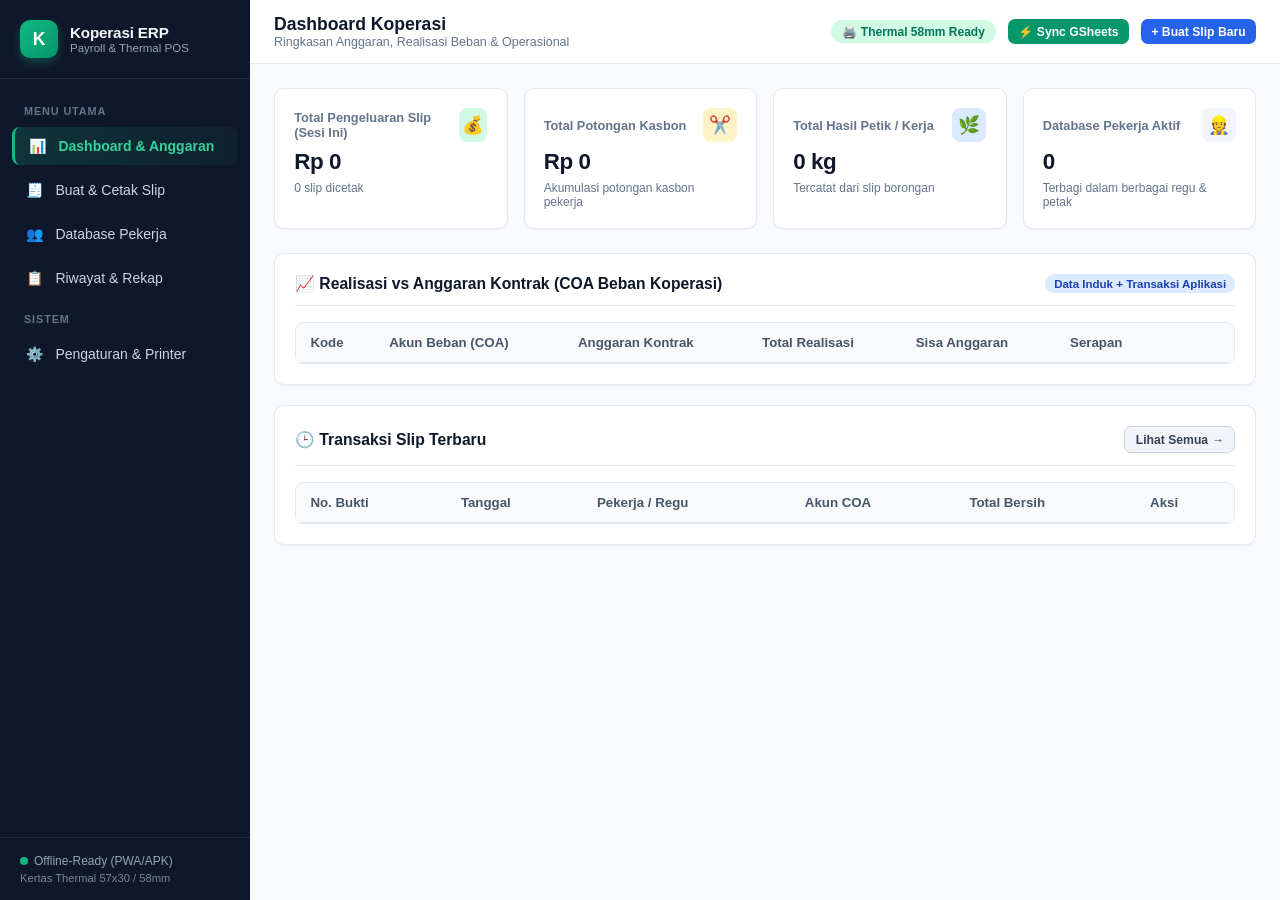
==== commit 01b69847: "Add Sync Google Sheets button to topbar, database workers header, and settings page in Koperasi ERP" ====
--- a/index.html
+++ b/index.html
@@ -59,8 +59,9 @@
         </div>
       </div>
       <div class="topbar-actions">
-        <span class="pill-badge hide-mobile">🖨️ Thermal 57x30 Ready</span>
-        <button class="btn btn-primary btn-sm" onclick="switchView('slip')">+ Buat Slip Baru</button>
+        <span class="pill-badge hide-mobile">🖨️ Thermal 58mm Ready</span>
+        <button class="btn btn-primary btn-sm" onclick="syncWithGoogleSheets()" style="background: #059669; color: white;">⚡ Sync GSheets</button>
+        <button class="btn btn-accent btn-sm" onclick="switchView('slip')">+ Buat Slip Baru</button>
       </div>
     </header>
 
@@ -399,7 +400,10 @@
         <div class="card">
           <div class="card-header">
             <div class="card-title">👥 Database Pekerja &amp; Ketua Regu Koperasi</div>
-            <button class="btn btn-primary btn-sm" onclick="openWorkerModal()">+ Tambah Pekerja</button>
+            <div style="display: flex; gap: 0.5rem;">
+              <button class="btn btn-primary btn-sm" onclick="syncWithGoogleSheets()" style="background: #059669; color: white;">⚡ Sync GSheets</button>
+              <button class="btn btn-accent btn-sm" onclick="openWorkerModal()">+ Tambah Pekerja</button>
+            </div>
           </div>
 
           <div class="filter-bar">
@@ -525,6 +529,7 @@
 
           <div class="action-bar">
             <button class="btn btn-primary" onclick="saveSettings()">💾 Simpan Pengaturan</button>
+            <button class="btn btn-primary" onclick="syncWithGoogleSheets()" style="background: #059669; color: white;">⚡ Sync Data dari Google Sheets</button>
             <button class="btn btn-secondary" onclick="backupDataJSON()">📤 Backup Data (JSON)</button>
             <button class="btn btn-secondary" onclick="document.getElementById('restoreFile').click()">📥 Restore Data (JSON)</button>
             <input type="file" id="restoreFile" accept=".json" style="display: none;" onchange="restoreDataJSON(event)">
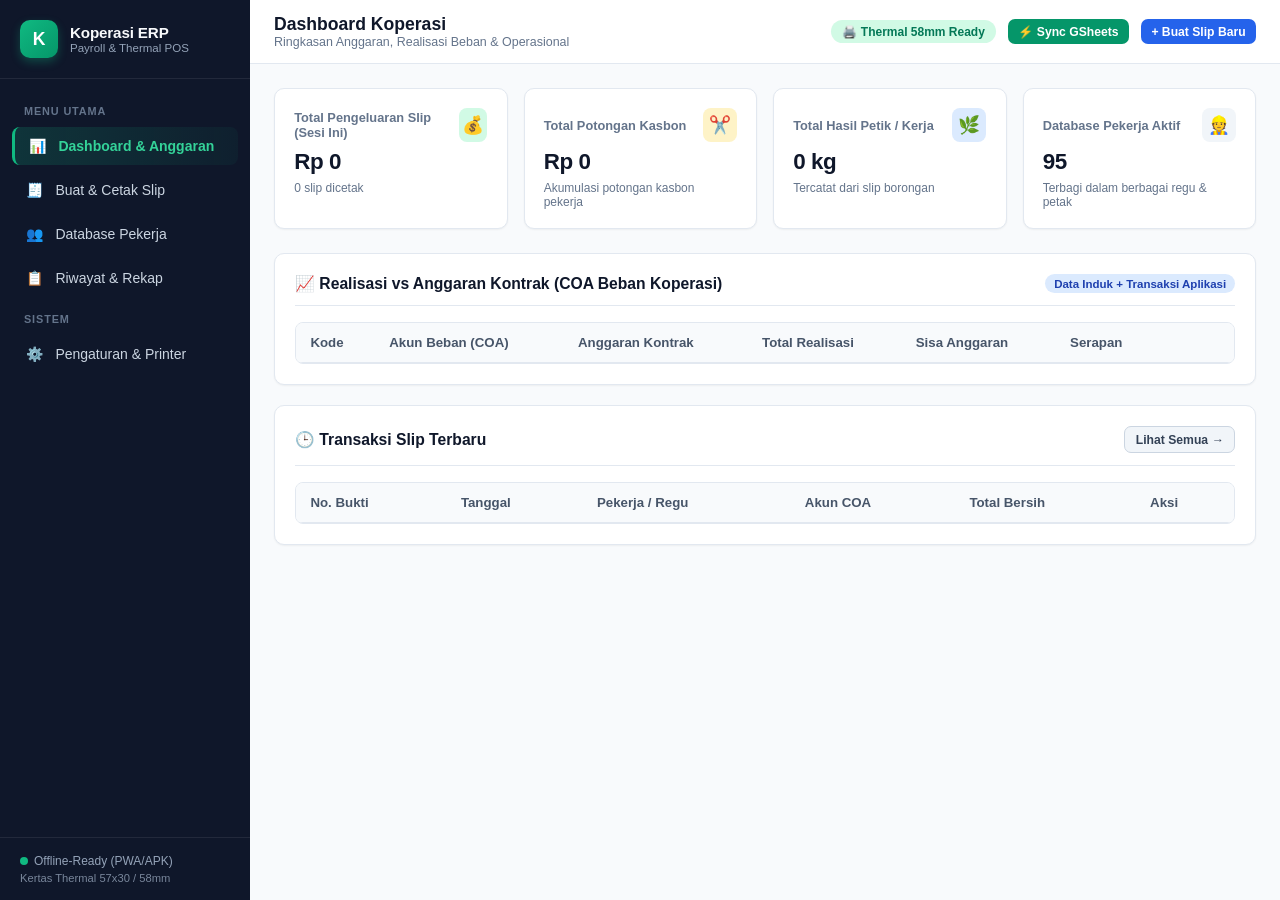
==== commit d2852d85: "Add direct Bluetooth printing button and reconnect Bluetooth printer modal dialog" ====
--- a/index.html
+++ b/index.html
@@ -293,13 +293,21 @@
                 </div>
               </div>
 
-              <div class="action-bar">
-                <button class="btn btn-primary btn-lg" style="flex: 2;" onclick="saveAndPrintSlip()">
-                  🖨️ Simpan &amp; Cetak Thermal (57x30)
+              <div class="action-bar" style="flex-direction: column; gap: 0.6rem; margin-top: 1rem;">
+                <button class="btn btn-primary btn-lg" style="width: 100%; background: #10b981; color: white; font-size: 1.05rem; padding: 0.85rem; font-weight: 700; box-shadow: 0 4px 12px rgba(16,185,129,0.3);" onclick="printDirectBluetooth()">
+                  🖨️ CETAK BLUETOOTH LANGSUNG (58mm)
                 </button>
-                <button class="btn btn-accent btn-lg" style="flex: 1;" onclick="shareSlipWhatsApp()">
-                  💬 Kirim WA / Copy
-                </button>
+                <div style="display: flex; gap: 0.5rem; width: 100%;">
+                  <button class="btn btn-secondary" style="flex: 1;" onclick="openBluetoothModal()">
+                    📶 Pilih Printer
+                  </button>
+                  <button class="btn btn-secondary" style="flex: 1;" onclick="prepareAndPrintSystem()">
+                    📄 Simpan PDF
+                  </button>
+                  <button class="btn btn-accent" style="flex: 1;" onclick="shareSlipWhatsApp()">
+                    💬 Kirim WA
+                  </button>
+                </div>
               </div>
             </div>
           </div>
@@ -308,7 +316,7 @@
           <div class="preview-sticky">
             <div class="preview-toolbar">
               <span>📄 Live Preview Thermal (<span id="previewWidthLabel">58mm</span>)</span>
-              <button class="btn btn-secondary btn-sm" onclick="window.print()">Cetak Langsung</button>
+              <button class="btn btn-primary btn-sm" onclick="printDirectBluetooth()" style="background: #10b981; color: white; font-weight: 700;">🖨️ Cetak Bluetooth</button>
             </div>
 
             <div class="receipt-paper-wrapper">
@@ -611,6 +619,43 @@
     </div>
   </div>
 
+  <!-- MODAL BLUETOOTH PRINTER -->
+  <div class="modal-backdrop" id="btModal">
+    <div class="modal-box" style="max-width: 450px;">
+      <div class="card-header">
+        <div class="card-title">📶 Koneksi Printer Thermal Bluetooth</div>
+        <button class="btn btn-secondary btn-sm" onclick="closeBluetoothModal()">✕</button>
+      </div>
+      <div style="padding: 0.5rem 0;">
+        <p style="font-size: 0.82rem; color: #64748b; margin-bottom: 0.85rem;">
+          Pilih printer thermal Bluetooth yang sudah terpasang (paired) di HP Anda:
+        </p>
+        <div style="display: flex; gap: 0.5rem; margin-bottom: 1rem;">
+          <select id="btDeviceSelect" style="flex: 1;">
+            <option value="">-- Cari / Pilih Perangkat Printer --</option>
+          </select>
+          <button class="btn btn-secondary btn-sm" onclick="loadBtDevices()">Cari</button>
+        </div>
+        <div style="display: flex; gap: 0.5rem; flex-wrap: wrap; margin-bottom: 1rem;">
+          <button class="btn btn-primary" onclick="connectBtDevice()" style="flex: 1; justify-content: center;">
+            Hubungkan
+          </button>
+          <button class="btn btn-danger" onclick="disconnectBtDevice()" style="flex: 1; justify-content: center;">
+            Putus
+          </button>
+        </div>
+
+        <div id="directBtBtnBox" style="display: none; margin-top: 0.75rem;">
+          <button class="btn btn-primary" onclick="printDirectBluetooth()" style="width: 100%; justify-content: center; background: #10b981; font-size: 1rem; padding: 0.75rem; font-weight: 700;">
+            🖨️ CETAK LANGSUNG VIA BLUETOOTH
+          </button>
+        </div>
+
+        <div id="btStatus" style="margin-top: 0.85rem; font-size: 0.85rem; font-weight: 600; text-align: center; min-height: 1.5rem;"></div>
+      </div>
+    </div>
+  </div>
+
   <!-- TOAST NOTIFICATION -->
   <div class="toast" id="toast"></div>
 
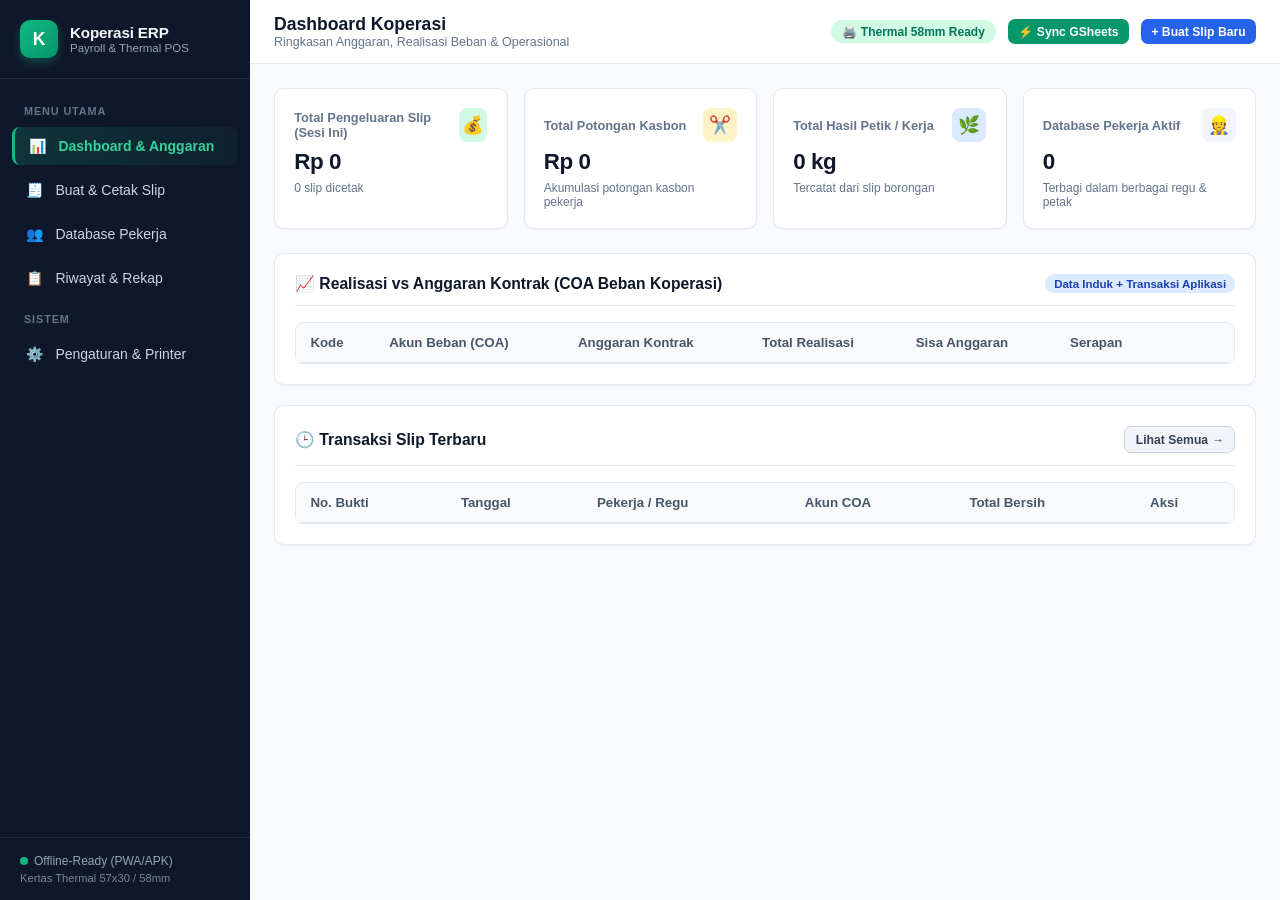
==== commit 2c93617a: "Fix navigation tab responsiveness and add script loading fallbacks" ====
--- a/index.html
+++ b/index.html
@@ -8,6 +8,8 @@
   <link rel="apple-touch-icon" href="icons/icon-192.png">
   <title>Koperasi ERP — Payroll &amp; Slip Thermal 57x30</title>
   <link rel="stylesheet" href="styles.css">
+  <script src="data.js"></script>
+  <script src="app.js"></script>
 </head>
 <body>
 
@@ -573,7 +575,7 @@
   </nav>
 
   <!-- MODAL TAMBAH PEKERJA -->
-  <div class="modal-backdrop" id="workerModal">
+  <div class="modal-backdrop" id="workerModal" style="display: none;">
     <div class="modal-box">
       <div class="card-header">
         <div class="card-title">Tambah / Edit Pekerja</div>
@@ -620,7 +622,7 @@
   </div>
 
   <!-- MODAL BLUETOOTH PRINTER -->
-  <div class="modal-backdrop" id="btModal">
+  <div class="modal-backdrop" id="btModal" style="display: none;">
     <div class="modal-box" style="max-width: 450px;">
       <div class="card-header">
         <div class="card-title">📶 Koneksi Printer Thermal Bluetooth</div>
--- a/styles.css
+++ b/styles.css
@@ -638,27 +638,39 @@
   bottom: 0;
   left: 0;
   right: 0;
-  background: var(--bg-surface);
+  background: #ffffff;
   border-top: 1px solid var(--border);
-  z-index: 50;
-  padding: 0.35rem 0.25rem;
+  z-index: 999;
+  padding: 0.5rem 0.25rem calc(0.6rem + env(safe-area-inset-bottom, 16px));
   justify-content: space-around;
-  box-shadow: 0 -2px 10px rgba(0, 0, 0, 0.06);
+  box-shadow: 0 -4px 16px rgba(0, 0, 0, 0.12);
 }
 
 .mobile-nav-btn {
   display: flex;
   flex-direction: column;
   align-items: center;
-  gap: 2px;
+  gap: 3px;
   background: transparent;
   border: none;
   color: var(--text-muted);
-  font-size: 0.68rem;
+  font-size: 0.72rem;
   font-weight: 600;
-  padding: 0.35rem 0.5rem;
-  border-radius: 8px;
+  padding: 0.4rem 0.6rem;
+  border-radius: 10px;
   cursor: pointer;
+  pointer-events: auto;
+  min-height: 48px;
+  justify-content: center;
+}
+
+.mobile-nav-btn.active {
+  color: var(--primary);
+  background: #eff6ff;
+}
+
+.mobile-nav-btn * {
+  pointer-events: none;
 }
 
 .mobile-nav-btn.active {
@@ -720,6 +732,16 @@
 
 /* ================= RESPONSIVE ================= */
 @media (max-width: 1024px) {
+  .sidebar {
+    display: none !important;
+  }
+  .main-wrapper {
+    margin-left: 0 !important;
+    padding-bottom: 70px;
+  }
+  .mobile-nav {
+    display: flex !important;
+  }
   .slip-workspace {
     grid-template-columns: 1fr;
   }
@@ -729,16 +751,6 @@
 }
 
 @media (max-width: 768px) {
-  .sidebar {
-    display: none;
-  }
-  .main-wrapper {
-    margin-left: 0;
-    padding-bottom: 70px;
-  }
-  .mobile-nav {
-    display: flex;
-  }
   .topbar {
     padding: 0 1rem;
   }
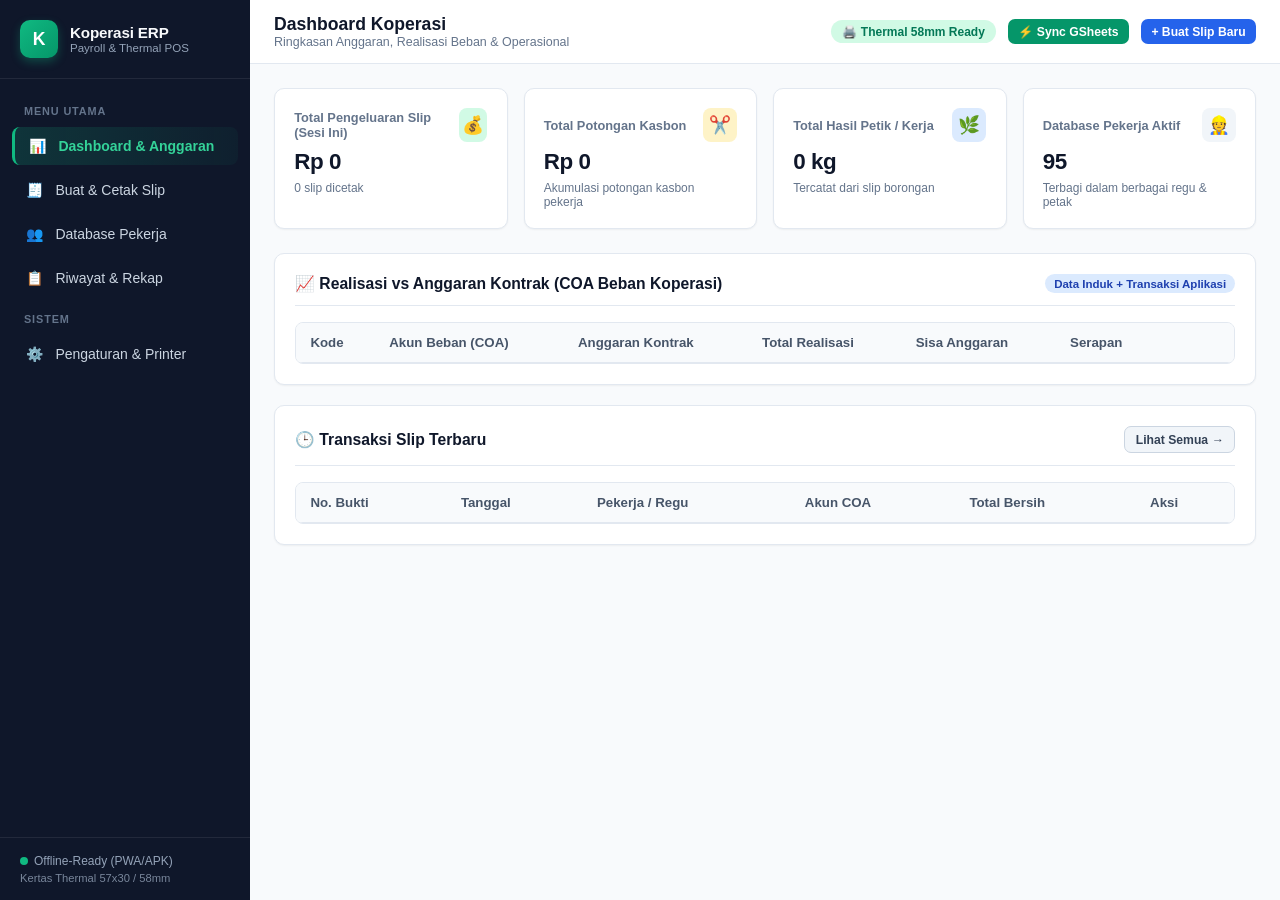
==== commit 43485c6c: "Fix script loading order and duplicate declaration preventing tab navigation" ====
--- a/index.html
+++ b/index.html
@@ -8,8 +8,8 @@
   <link rel="apple-touch-icon" href="icons/icon-192.png">
   <title>Koperasi ERP — Payroll &amp; Slip Thermal 57x30</title>
   <link rel="stylesheet" href="styles.css">
-  <script src="data.js"></script>
-  <script src="app.js"></script>
+  <script src="data.js" defer></script>
+  <script src="app.js" defer></script>
 </head>
 <body>
 
@@ -660,8 +660,5 @@
 
   <!-- TOAST NOTIFICATION -->
   <div class="toast" id="toast"></div>
-
-  <script src="data.js"></script>
-  <script src="app.js"></script>
 </body>
 </html>
